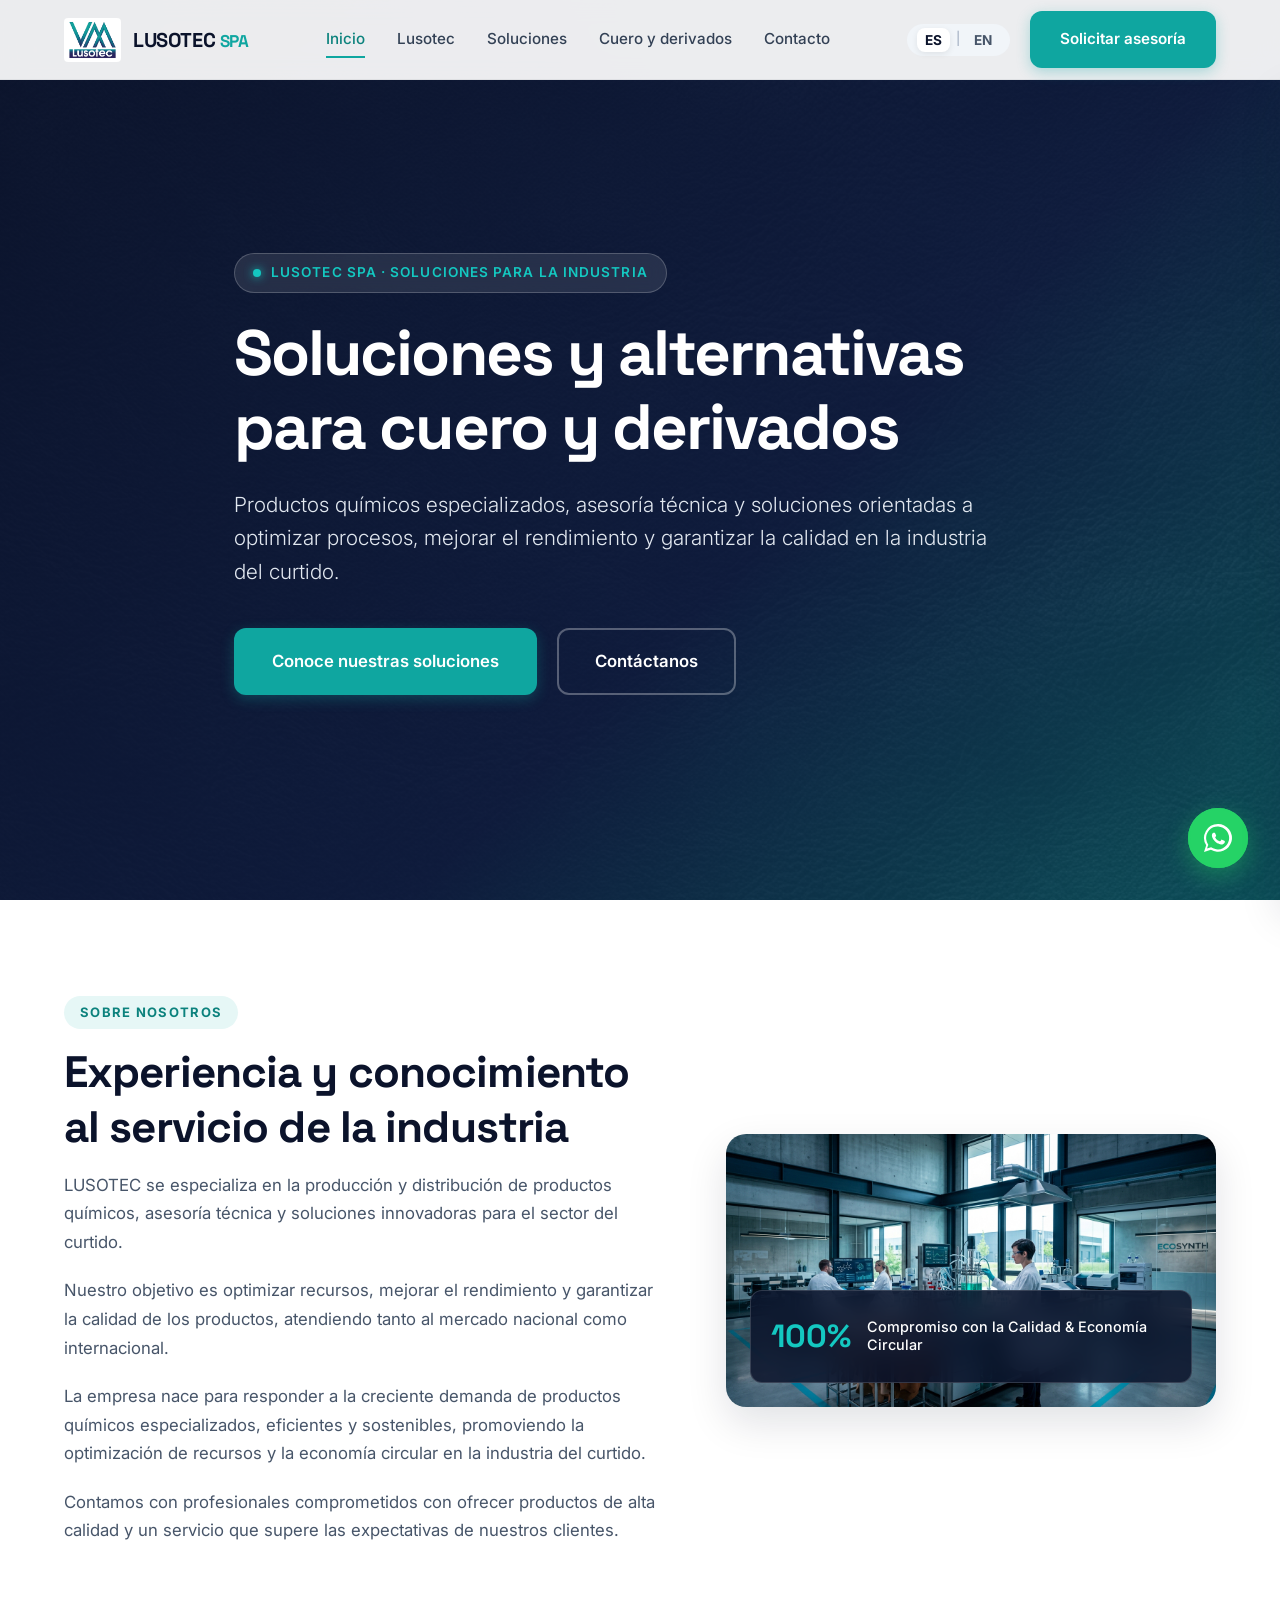
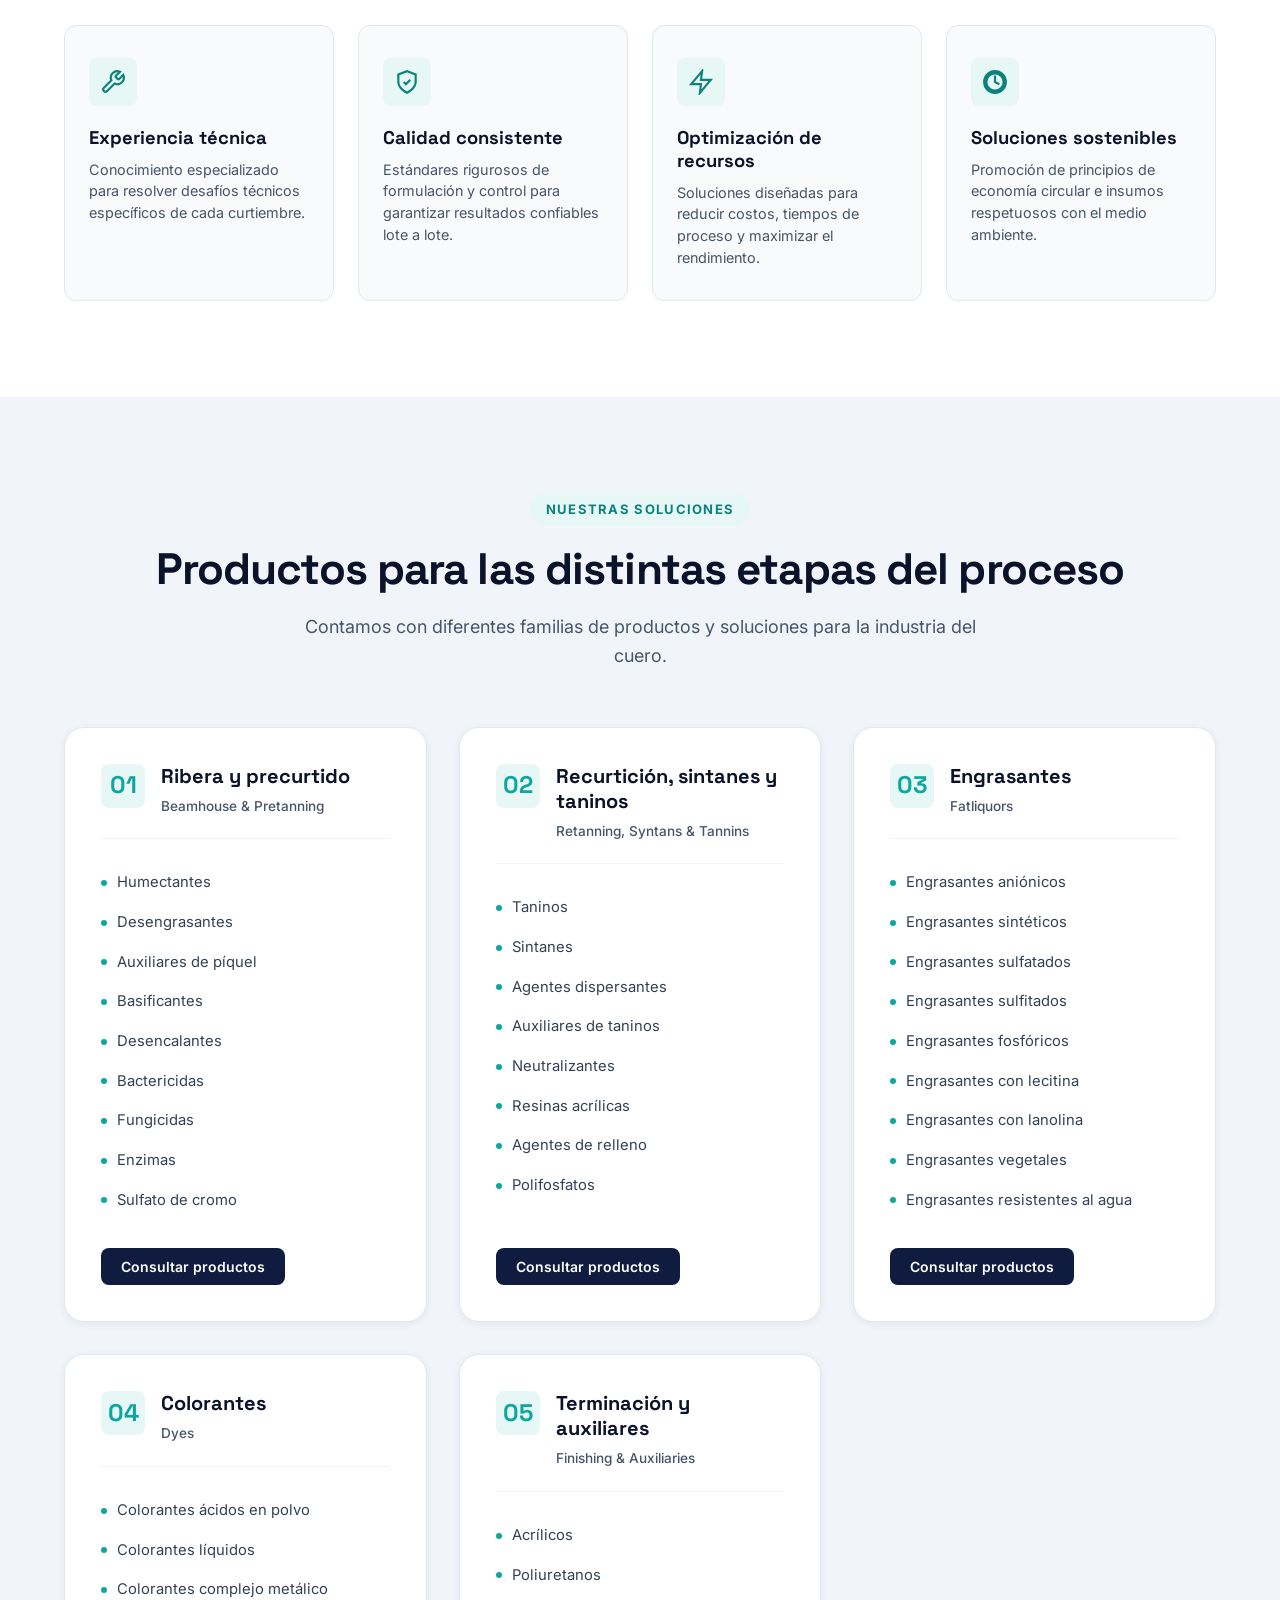
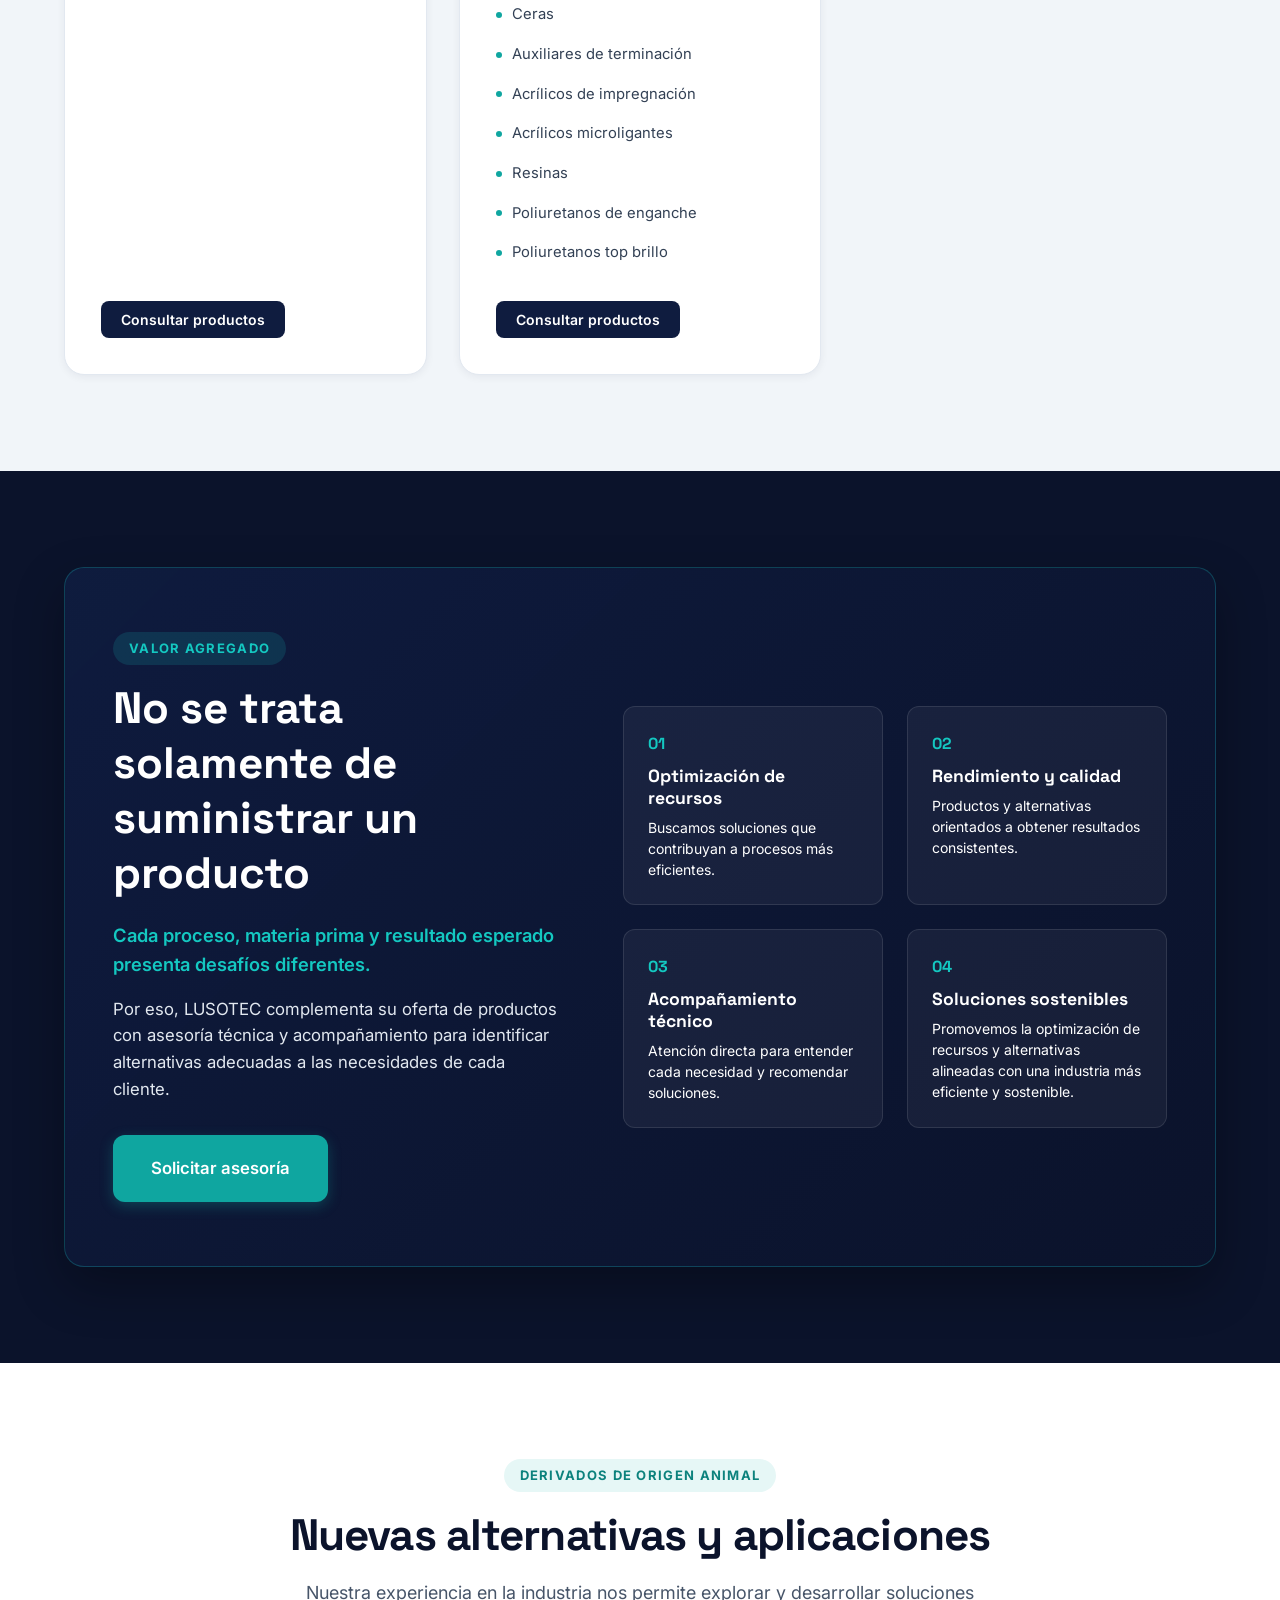
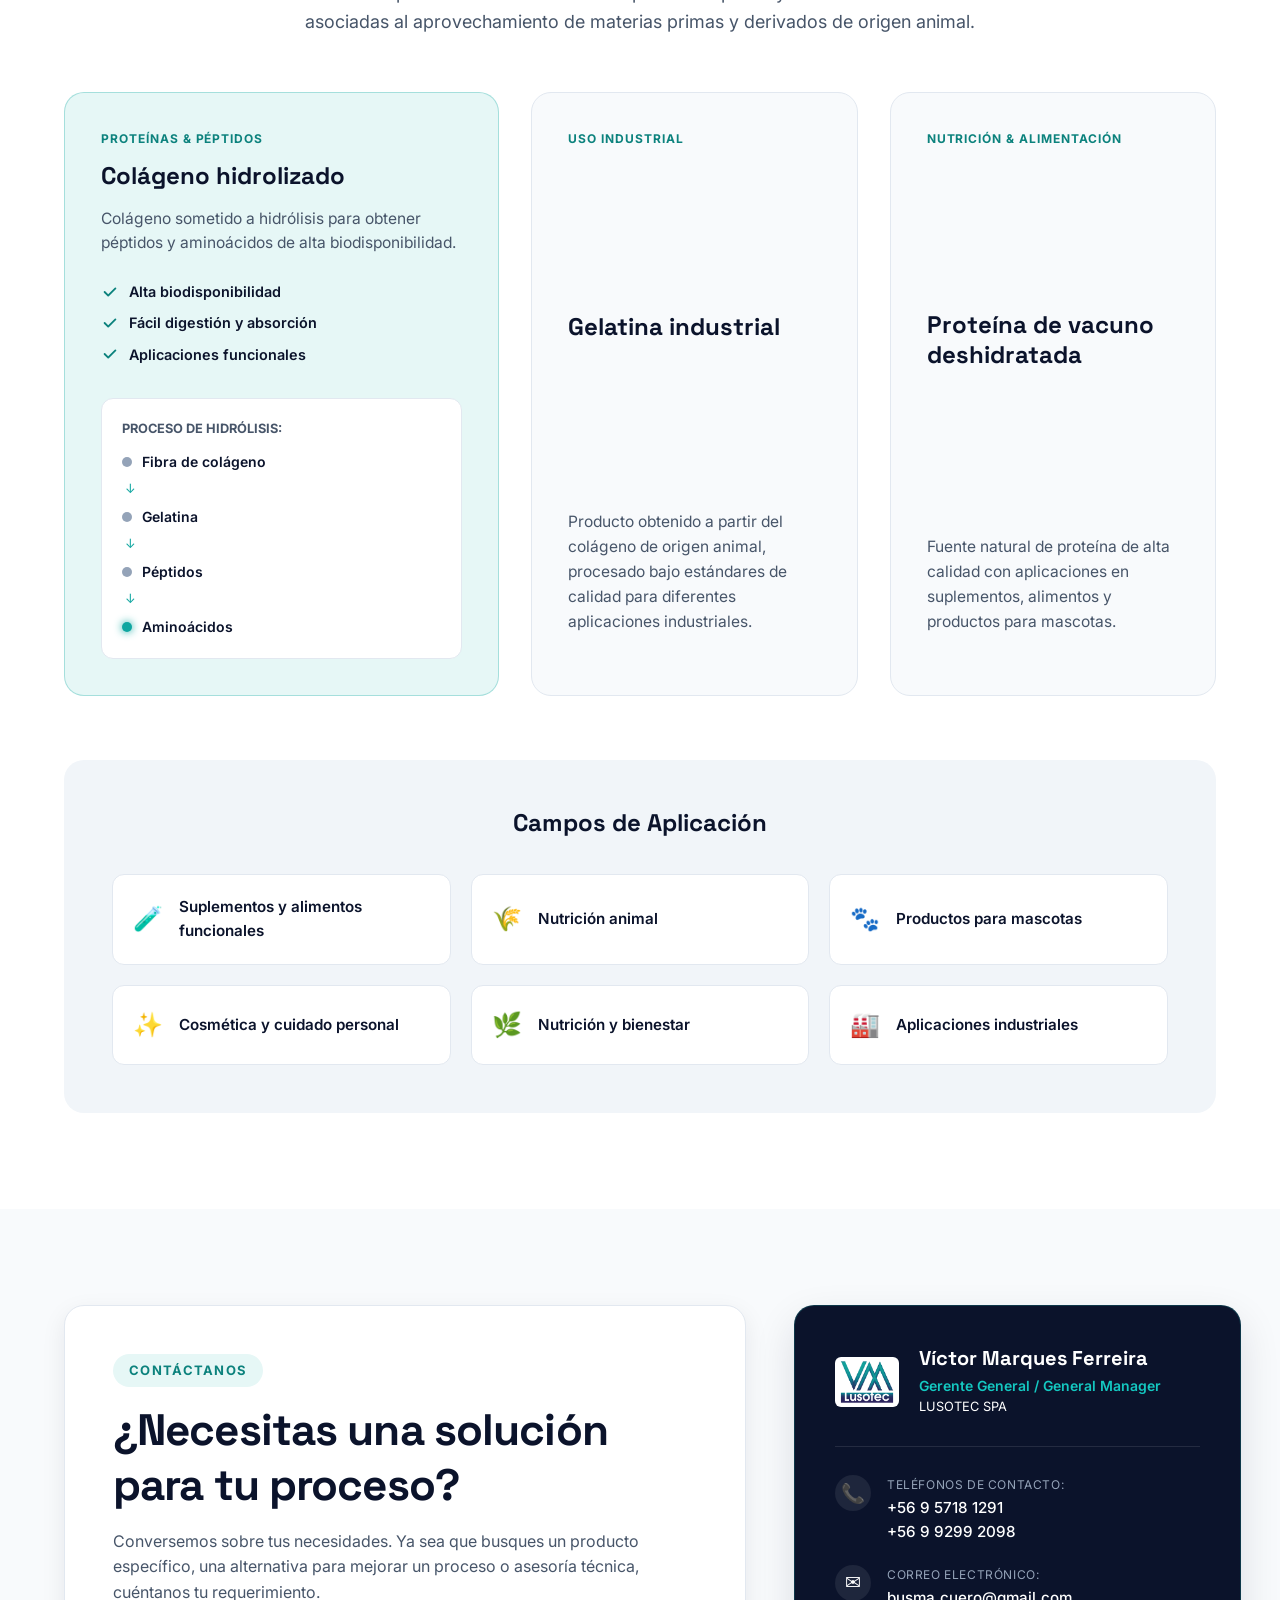
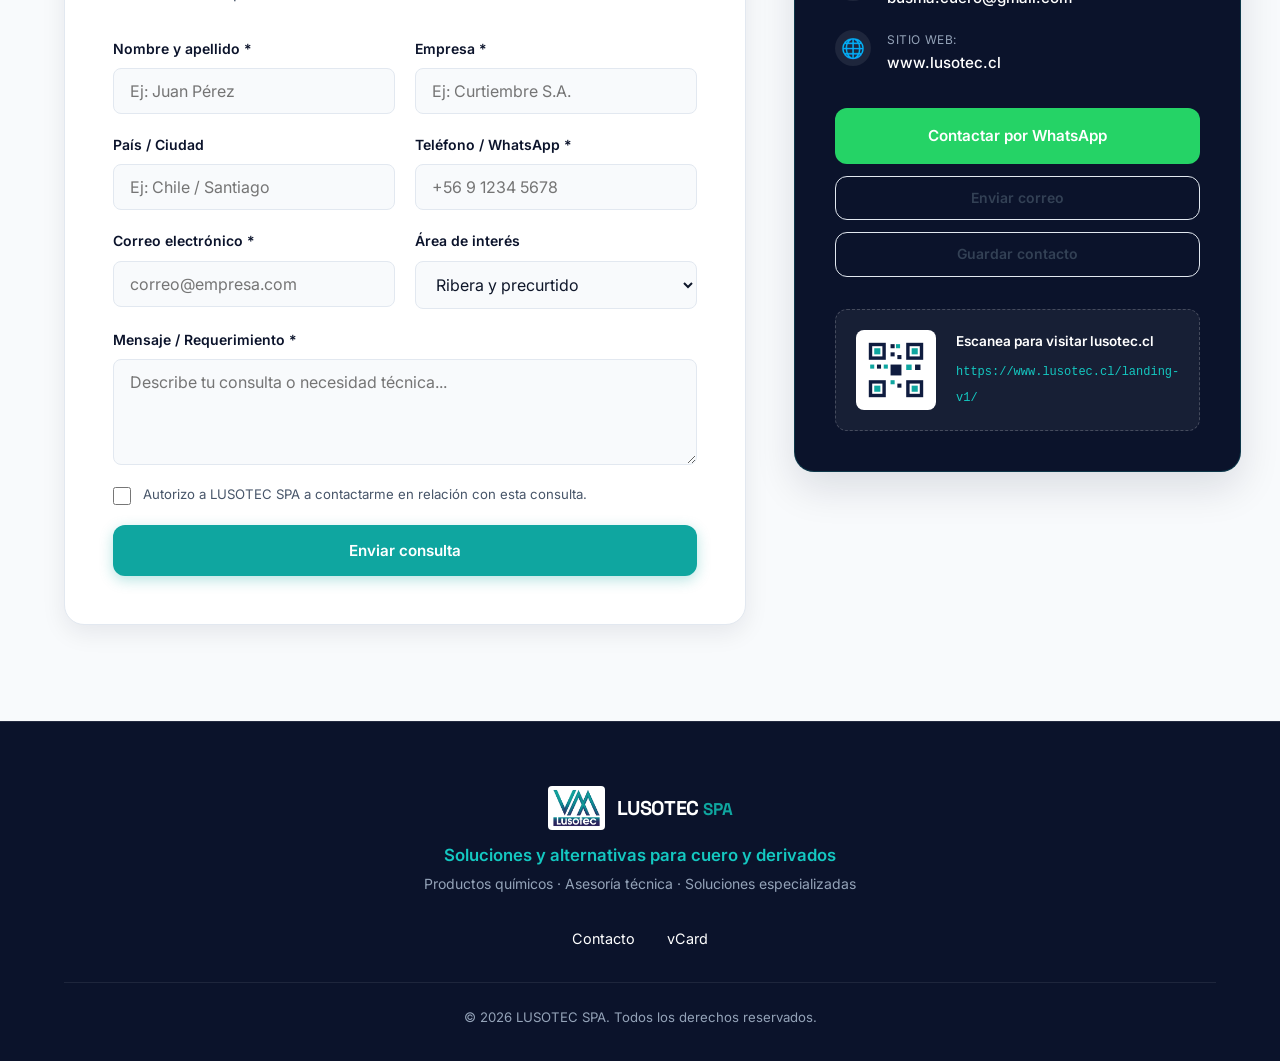
==== landing-v1/index.html @ ac5830ee "feat: implement Landing Page V1 in /landing-v1/ (bilingual ES|EN, noindex, contact form, derivatives" ====
<!DOCTYPE html>
<html lang="es">
<head>
    <meta charset="UTF-8">
    <meta name="viewport" content="width=device-width, initial-scale=1.0">
    <title>LUSOTEC SPA | Productos químicos y asesoría técnica para cuero</title>
    <meta name="description" content="Productos químicos especializados, asesoría técnica y soluciones para la industria del cuero. Conoce las soluciones de LUSOTEC SPA.">
    <meta name="robots" content="noindex, nofollow">
    <link rel="canonical" href="https://www.lusotec.cl/landing-v1/">

    <!-- Open Graph Meta Tags -->
    <meta property="og:title" content="LUSOTEC SPA | Productos químicos y asesoría técnica para cuero">
    <meta property="og:description" content="Productos químicos especializados, asesoría técnica y soluciones para la industria del cuero y sus derivados.">
    <meta property="og:type" content="website">
    <meta property="og:url" content="https://www.lusotec.cl/landing-v1/">
    <meta property="og:image" content="https://www.lusotec.cl/landing-v1/assets/logo-lusotec.jpg">

    <!-- Favicon -->
    <link rel="icon" type="image/jpeg" href="assets/logo-lusotec.jpg">

    <!-- Fonts & CSS -->
    <link rel="preconnect" href="https://fonts.googleapis.com">
    <link rel="preconnect" href="https://fonts.gstatic.com" crossorigin>
    <link href="https://fonts.googleapis.com/css2?family=Inter:wght@300;400;500;600;700&family=Space+Grotesk:wght@500;600;700;800&display=swap" rel="stylesheet">
    <link rel="stylesheet" href="style.css">

    <!-- Structured Data (JSON-LD) -->
    <script type="application/ld+json">
    {
      "@context": "https://schema.org",
      "@type": "Organization",
      "name": "LUSOTEC SPA",
      "url": "https://www.lusotec.cl",
      "logo": "https://www.lusotec.cl/landing-v1/assets/logo-lusotec.jpg",
      "description": "Productos químicos especializados, asesoría técnica y soluciones para la industria del curtido y derivados.",
      "telephone": ["+56957181291", "+56992992098"],
      "email": "busma.cuero@gmail.com",
      "address": {
        "@type": "PostalAddress",
        "addressCountry": "CL"
      }
    }
    </script>
</head>
<body>
    <!-- Floating WhatsApp Button -->
    <a href="https://wa.me/56957181291?text=Hola%20V%C3%ADctor%2C%20quisiera%20recibir%20informaci%C3%B3n%20sobre%20las%20soluciones%20de%20Lusotec." 
       class="whatsapp-float" 
       id="whatsapp-float" 
       target="_blank" 
       rel="noopener" 
       aria-label="Contactar por WhatsApp">
        <svg class="whatsapp-icon" viewBox="0 0 32 32" fill="currentColor">
            <path d="M16 2a13.9 13.9 0 0 0-11.8 21.3L2 30l6.9-2.2A13.9 13.9 0 1 0 16 2zm0 25.4c-2.3 0-4.5-.6-6.4-1.8l-.5-.3-4.1 1.3 1.3-3.9-.3-.5A11.5 11.5 0 1 1 16 27.4zm6.3-8.6c-.3-.2-2-.9-2.3-1.1-.3-.1-.5-.2-.7.2-.2.3-.9 1.1-1.1 1.3-.2.2-.4.2-.7.1-.3-.1-1.3-.5-2.5-1.5-.9-.8-1.5-1.8-1.7-2.1-.2-.3 0-.5.1-.6.1-.1.3-.4.4-.6.1-.2.2-.3.3-.5.1-.2 0-.4 0-.5s-.7-1.7-1-2.3c-.3-.6-.5-.5-.7-.5h-.6c-.2 0-.5.1-.8.4-.3.3-1.1 1.1-1.1 2.6 0 1.5 1.1 3 1.2 3.2.2.2 2.2 3.4 5.3 4.7.7.3 1.3.5 1.8.7.8.2 1.5.2 2.1.1.7-.1 2-.8 2.3-1.6.3-.8.3-1.5.2-1.6 0-.2-.3-.3-.6-.5z"/>
        </svg>
        <span class="whatsapp-pulse"></span>
    </a>

    <!-- Header Navigation -->
    <header class="header" id="header">
        <div class="container header-container">
            <a href="#hero" class="brand">
                <img src="assets/logo-lusotec.jpg" alt="LUSOTEC SPA Logo" class="brand-logo">
                <span class="brand-title">LUSOTEC <span class="brand-sub">SPA</span></span>
            </a>

            <!-- Desktop Navigation Links -->
            <nav class="nav-desktop">
                <a href="#hero" class="nav-link active" data-i18n="nav_home">Inicio</a>
                <a href="#sobre-lusotec" class="nav-link" data-i18n="nav_about">Lusotec</a>
                <a href="#soluciones" class="nav-link" data-i18n="nav_solutions">Soluciones</a>
                <a href="#cuero-derivados" class="nav-link" data-i18n="nav_derivatives">Cuero y derivados</a>
                <a href="#contacto" class="nav-link" data-i18n="nav_contact">Contacto</a>
            </nav>

            <div class="header-actions">
                <!-- Language Selector ES | EN -->
                <div class="lang-selector">
                    <button class="lang-btn active" id="btn-lang-es" onclick="switchLanguage('es')">ES</button>
                    <span class="lang-divider">|</span>
                    <button class="lang-btn" id="btn-lang-en" onclick="switchLanguage('en')">EN</button>
                </div>

                <!-- Header CTA Button -->
                <a href="#contacto" class="btn btn-primary header-cta" data-i18n="cta_header">Solicitar asesoría</a>

                <!-- Mobile Hamburger Button -->
                <button class="menu-toggle" id="menu-toggle" aria-label="Abrir menú">
                    <span></span>
                    <span></span>
                    <span></span>
                </button>
            </div>
        </div>

        <!-- Mobile Drawer Navigation -->
        <div class="nav-mobile" id="nav-mobile">
            <div class="nav-mobile-content">
                <a href="#hero" class="nav-mobile-link" onclick="closeMobileMenu()" data-i18n="nav_home">Inicio</a>
                <a href="#sobre-lusotec" class="nav-mobile-link" onclick="closeMobileMenu()" data-i18n="nav_about">Lusotec</a>
                <a href="#soluciones" class="nav-mobile-link" onclick="closeMobileMenu()" data-i18n="nav_solutions">Soluciones</a>
                <a href="#cuero-derivados" class="nav-mobile-link" onclick="closeMobileMenu()" data-i18n="nav_derivatives">Cuero y derivados</a>
                <a href="#contacto" class="nav-mobile-link" onclick="closeMobileMenu()" data-i18n="nav_contact">Contacto</a>
                <div class="mobile-lang">
                    <span data-i18n="language_label">Idioma:</span>
                    <button class="lang-btn active" id="btn-lang-es-mob" onclick="switchLanguage('es')">Español</button>
                    <button class="lang-btn" id="btn-lang-en-mob" onclick="switchLanguage('en')">English</button>
                </div>
                <a href="#contacto" class="btn btn-primary mobile-cta" onclick="closeMobileMenu()" data-i18n="cta_header">Solicitar asesoría</a>
            </div>
        </div>
    </header>

    <!-- Main Content -->
    <main>
        <!-- Hero Section -->
        <section class="hero" id="hero">
            <div class="hero-bg" style="background-image: url('assets/leather-bg.jpg');"></div>
            <div class="hero-overlay"></div>
            <div class="container hero-container">
                <div class="hero-badge">
                    <span class="pulse-dot"></span>
                    <span data-i18n="hero_badge">LUSOTEC SPA · SOLUCIONES PARA LA INDUSTRIA</span>
                </div>
                <h1 class="hero-title" data-i18n="hero_title">Soluciones y alternativas para cuero y derivados</h1>
                <p class="hero-text" data-i18n="hero_text">Productos químicos especializados, asesoría técnica y soluciones orientadas a optimizar procesos, mejorar el rendimiento y garantizar la calidad en la industria del curtido.</p>
                <div class="hero-actions">
                    <a href="#soluciones" class="btn btn-primary btn-lg" data-i18n="hero_cta_main">Conoce nuestras soluciones</a>
                    <a href="#contacto" class="btn btn-outline btn-lg" data-i18n="hero_cta_sec">Contáctanos</a>
                </div>
            </div>
        </section>

        <!-- Sobre Lusotec Section -->
        <section class="section about-section" id="sobre-lusotec">
            <div class="container">
                <div class="about-grid">
                    <div class="about-content">
                        <span class="section-tag" data-i18n="about_tag">SOBRE NOSOTROS</span>
                        <h2 class="section-title" data-i18n="about_title">Experiencia y conocimiento al servicio de la industria</h2>
                        <div class="about-paragraphs">
                            <p data-i18n="about_p1">LUSOTEC se especializa en la producción y distribución de productos químicos, asesoría técnica y soluciones innovadoras para el sector del curtido.</p>
                            <p data-i18n="about_p2">Nuestro objetivo es optimizar recursos, mejorar el rendimiento y garantizar la calidad de los productos, atendiendo tanto al mercado nacional como internacional.</p>
                            <p data-i18n="about_p3">La empresa nace para responder a la creciente demanda de productos químicos especializados, eficientes y sostenibles, promoviendo la optimización de recursos y la economía circular en la industria del curtido.</p>
                            <p data-i18n="about_p4">Contamos con profesionales comprometidos con ofrecer productos de alta calidad y un servicio que supere las expectativas de nuestros clientes.</p>
                        </div>
                    </div>
                    <div class="about-image-wrapper">
                        <img src="assets/lab-bg.jpg" alt="Laboratorio e industria de curtido Lusotec" class="about-img" loading="lazy">
                        <div class="about-img-badge">
                            <span class="badge-number">100%</span>
                            <span class="badge-text" data-i18n="about_badge_text">Compromiso con la Calidad & Economía Circular</span>
                        </div>
                    </div>
                </div>

                <!-- Attributes / Values Grid -->
                <div class="values-grid">
                    <div class="value-card">
                        <div class="value-icon">
                            <svg viewBox="0 0 24 24" fill="none" stroke="currentColor" stroke-width="2"><path d="M14.7 6.3a1 1 0 0 0 0 1.4l1.6 1.6a1 1 0 0 0 1.4 0l3.77-3.77a6 6 0 0 1-7.94 7.94l-6.91 6.91a2.12 2.12 0 0 1-3-3l6.91-6.91a6 6 0 0 1 7.94-7.94l-3.76 3.76z"/></svg>
                        </div>
                        <h3 class="value-title" data-i18n="val_1_title">Experiencia técnica</h3>
                        <p class="value-desc" data-i18n="val_1_desc">Conocimiento especializado para resolver desafíos técnicos específicos de cada curtiembre.</p>
                    </div>

                    <div class="value-card">
                        <div class="value-icon">
                            <svg viewBox="0 0 24 24" fill="none" stroke="currentColor" stroke-width="2"><path d="M12 22s8-4 8-10V5l-8-3-8 3v7c0 6 8 10 8 10z"/><path d="m9 12 2 2 4-4"/></svg>
                        </div>
                        <h3 class="value-title" data-i18n="val_2_title">Calidad consistente</h3>
                        <p class="value-desc" data-i18n="val_2_desc">Estándares rigurosos de formulación y control para garantizar resultados confiables lote a lote.</p>
                    </div>

                    <div class="value-card">
                        <div class="value-icon">
                            <svg viewBox="0 0 24 24" fill="none" stroke="currentColor" stroke-width="2"><path d="M13 2L3 14h9l-1 8 10-12h-9l1-8z"/></svg>
                        </div>
                        <h3 class="value-title" data-i18n="val_3_title">Optimización de recursos</h3>
                        <p class="value-desc" data-i18n="val_3_desc">Soluciones diseñadas para reducir costos, tiempos de proceso y maximizar el rendimiento.</p>
                    </div>

                    <div class="value-card">
                        <div class="value-icon">
                            <svg viewBox="0 0 24 24" fill="none" stroke="currentColor" stroke-width="2"><path d="M12 2a10 10 0 1 0 10 10A10 10 0 0 0 12 2zm0 18a8 8 0 1 1 8-8 8 8 0 0 1-8 8z"/><path d="M12 6v6l4 2"/></svg>
                        </div>
                        <h3 class="value-title" data-i18n="val_4_title">Soluciones sostenibles</h3>
                        <p class="value-desc" data-i18n="val_4_desc">Promoción de principios de economía circular e insumos respetuosos con el medio ambiente.</p>
                    </div>
                </div>
            </div>
        </section>

        <!-- Soluciones / Productos Section -->
        <section class="section solutions-section" id="soluciones">
            <div class="container">
                <div class="section-header text-center">
                    <span class="section-tag" data-i18n="solutions_tag">NUESTRAS SOLUCIONES</span>
                    <h2 class="section-title" data-i18n="solutions_title">Productos para las distintas etapas del proceso</h2>
                    <p class="section-subtitle" data-i18n="solutions_subtitle">Contamos con diferentes familias de productos y soluciones para la industria del cuero.</p>
                </div>

                <div class="categories-grid">
                    <!-- Categoría 1: Ribera y Precurtido -->
                    <div class="category-card">
                        <div class="category-header">
                            <div class="category-num">01</div>
                            <div>
                                <h3 class="category-title" data-i18n="cat_1_title">Ribera y precurtido</h3>
                                <span class="category-subtitle" data-i18n="cat_1_sub">Beamhouse & Pretanning</span>
                            </div>
                        </div>
                        <ul class="category-list" id="cat-list-1">
                            <!-- Items loaded dynamically for easy edition & bilingual support -->
                        </ul>
                        <div class="category-footer">
                            <button onclick="selectCategoryAndScroll('Ribera y precurtido')" class="btn btn-secondary btn-sm" data-i18n="cat_cta">Consultar productos</button>
                        </div>
                    </div>

                    <!-- Categoría 2: Recurtición, Sintanes y Taninos -->
                    <div class="category-card">
                        <div class="category-header">
                            <div class="category-num">02</div>
                            <div>
                                <h3 class="category-title" data-i18n="cat_2_title">Recurtición, sintanes y taninos</h3>
                                <span class="category-subtitle" data-i18n="cat_2_sub">Retanning, Syntans & Tannins</span>
                            </div>
                        </div>
                        <ul class="category-list" id="cat-list-2">
                        </ul>
                        <div class="category-footer">
                            <button onclick="selectCategoryAndScroll('Recurtición, sintanes y taninos')" class="btn btn-secondary btn-sm" data-i18n="cat_cta">Consultar productos</button>
                        </div>
                    </div>

                    <!-- Categoría 3: Engrasantes -->
                    <div class="category-card">
                        <div class="category-header">
                            <div class="category-num">03</div>
                            <div>
                                <h3 class="category-title" data-i18n="cat_3_title">Engrasantes</h3>
                                <span class="category-subtitle" data-i18n="cat_3_sub">Fatliquors</span>
                            </div>
                        </div>
                        <ul class="category-list" id="cat-list-3">
                        </ul>
                        <div class="category-footer">
                            <button onclick="selectCategoryAndScroll('Engrasantes')" class="btn btn-secondary btn-sm" data-i18n="cat_cta">Consultar productos</button>
                        </div>
                    </div>

                    <!-- Categoría 4: Colorantes -->
                    <div class="category-card">
                        <div class="category-header">
                            <div class="category-num">04</div>
                            <div>
                                <h3 class="category-title" data-i18n="cat_4_title">Colorantes</h3>
                                <span class="category-subtitle" data-i18n="cat_4_sub">Dyes</span>
                            </div>
                        </div>
                        <ul class="category-list" id="cat-list-4">
                        </ul>
                        <div class="category-footer">
                            <button onclick="selectCategoryAndScroll('Colorantes')" class="btn btn-secondary btn-sm" data-i18n="cat_cta">Consultar productos</button>
                        </div>
                    </div>

                    <!-- Categoría 5: Terminación y Auxiliares -->
                    <div class="category-card">
                        <div class="category-header">
                            <div class="category-num">05</div>
                            <div>
                                <h3 class="category-title" data-i18n="cat_5_title">Terminación y auxiliares</h3>
                                <span class="category-subtitle" data-i18n="cat_5_sub">Finishing & Auxiliaries</span>
                            </div>
                        </div>
                        <ul class="category-list" id="cat-list-5">
                        </ul>
                        <div class="category-footer">
                            <button onclick="selectCategoryAndScroll('Terminación y auxiliares')" class="btn btn-secondary btn-sm" data-i18n="cat_cta">Consultar productos</button>
                        </div>
                    </div>
                </div>
            </div>
        </section>

        <!-- Asesoría Técnica Section -->
        <section class="section advice-section" id="asesoria-tecnica">
            <div class="container">
                <div class="advice-card-wrapper">
                    <div class="advice-main">
                        <span class="section-tag section-tag-teal" data-i18n="advice_tag">VALOR AGREGADO</span>
                        <h2 class="advice-title" data-i18n="advice_title">No se trata solamente de suministrar un producto</h2>
                        <p class="advice-lead" data-i18n="advice_lead">Cada proceso, materia prima y resultado esperado presenta desafíos diferentes.</p>
                        <p class="advice-desc" data-i18n="advice_desc">Por eso, LUSOTEC complementa su oferta de productos con asesoría técnica y acompañamiento para identificar alternativas adecuadas a las necesidades de cada cliente.</p>
                        <a href="#contacto" class="btn btn-primary btn-lg advice-cta" data-i18n="advice_cta">Solicitar asesoría</a>
                    </div>

                    <div class="advice-pillars-grid">
                        <div class="pillar-card">
                            <div class="pillar-num">01</div>
                            <h3 class="pillar-title" data-i18n="pil_1_title">Optimización de recursos</h3>
                            <p class="pillar-text" data-i18n="pil_1_desc">Buscamos soluciones que contribuyan a procesos más eficientes.</p>
                        </div>
                        <div class="pillar-card">
                            <div class="pillar-num">02</div>
                            <h3 class="pillar-title" data-i18n="pil_2_title">Rendimiento y calidad</h3>
                            <p class="pillar-text" data-i18n="pil_2_desc">Productos y alternativas orientados a obtener resultados consistentes.</p>
                        </div>
                        <div class="pillar-card">
                            <div class="pillar-num">03</div>
                            <h3 class="pillar-title" data-i18n="pil_3_title">Acompañamiento técnico</h3>
                            <p class="pillar-text" data-i18n="pil_3_desc">Atención directa para entender cada necesidad y recomendar soluciones.</p>
                        </div>
                        <div class="pillar-card">
                            <div class="pillar-num">04</div>
                            <h3 class="pillar-title" data-i18n="pil_4_title">Soluciones sostenibles</h3>
                            <p class="pillar-text" data-i18n="pil_4_desc">Promovemos la optimización de recursos y alternativas alineadas con una industria más eficiente y sostenible.</p>
                        </div>
                    </div>
                </div>
            </div>
        </section>

        <!-- Cuero y Derivados Section -->
        <section class="section derivatives-section" id="cuero-derivados">
            <div class="container">
                <div class="section-header text-center">
                    <span class="section-tag" data-i18n="derivatives_tag">DERIVADOS DE ORIGEN ANIMAL</span>
                    <h2 class="section-title" data-i18n="derivatives_title">Nuevas alternativas y aplicaciones</h2>
                    <p class="section-subtitle" data-i18n="derivatives_subtitle">Nuestra experiencia en la industria nos permite explorar y desarrollar soluciones asociadas al aprovechamiento de materias primas y derivados de origen animal.</p>
                </div>

                <!-- Products Grid: Colágeno, Gelatina, Proteína -->
                <div class="derivatives-products-grid">
                    <!-- Colágeno Hidrolizado -->
                    <div class="derivative-card featured-derivative">
                        <div class="derivative-content">
                            <div class="derivative-badge" data-i18n="collagen_badge">PROTEÍNAS & PÉPTIDOS</div>
                            <h3 class="derivative-title" data-i18n="collagen_title">Colágeno hidrolizado</h3>
                            <p class="derivative-text" data-i18n="collagen_desc">Colágeno sometido a hidrólisis para obtener péptidos y aminoácidos de alta biodisponibilidad.</p>
                            <ul class="derivative-attributes">
                                <li>
                                    <svg class="check-icon" viewBox="0 0 20 20" fill="currentColor"><path fill-rule="evenodd" d="M16.707 5.293a1 1 0 010 1.414l-8 8a1 1 0 01-1.414 0l-4-4a1 1 0 011.414-1.414L8 12.586l7.293-7.293a1 1 0 011.414 0z" clip-rule="evenodd"/></svg>
                                    <span data-i18n="collagen_attr_1">Alta biodisponibilidad</span>
                                </li>
                                <li>
                                    <svg class="check-icon" viewBox="0 0 20 20" fill="currentColor"><path fill-rule="evenodd" d="M16.707 5.293a1 1 0 010 1.414l-8 8a1 1 0 01-1.414 0l-4-4a1 1 0 011.414-1.414L8 12.586l7.293-7.293a1 1 0 011.414 0z" clip-rule="evenodd"/></svg>
                                    <span data-i18n="collagen_attr_2">Fácil digestión y absorción</span>
                                </li>
                                <li>
                                    <svg class="check-icon" viewBox="0 0 20 20" fill="currentColor"><path fill-rule="evenodd" d="M16.707 5.293a1 1 0 010 1.414l-8 8a1 1 0 01-1.414 0l-4-4a1 1 0 011.414-1.414L8 12.586l7.293-7.293a1 1 0 011.414 0z" clip-rule="evenodd"/></svg>
                                    <span data-i18n="collagen_attr_3">Aplicaciones funcionales</span>
                                </li>
                            </ul>
                        </div>
                        
                        <!-- Visual Hydrolysis Process Flow -->
                        <div class="process-flow-container">
                            <span class="process-flow-title" data-i18n="process_title">Proceso de Hidrólisis:</span>
                            <div class="process-steps">
                                <div class="process-step">
                                    <span class="step-dot"></span>
                                    <span class="step-label" data-i18n="step_1">Fibra de colágeno</span>
                                </div>
                                <div class="step-arrow">↓</div>
                                <div class="process-step">
                                    <span class="step-dot"></span>
                                    <span class="step-label" data-i18n="step_2">Gelatina</span>
                                </div>
                                <div class="step-arrow">↓</div>
                                <div class="process-step">
                                    <span class="step-dot"></span>
                                    <span class="step-label" data-i18n="step_3">Péptidos</span>
                                </div>
                                <div class="step-arrow">↓</div>
                                <div class="process-step">
                                    <span class="step-dot active-step"></span>
                                    <span class="step-label" data-i18n="step_4">Aminoácidos</span>
                                </div>
                            </div>
                        </div>
                    </div>

                    <!-- Gelatina Industrial -->
                    <div class="derivative-card">
                        <div class="derivative-badge" data-i18n="gelatin_badge">USO INDUSTRIAL</div>
                        <h3 class="derivative-title" data-i18n="gelatin_title">Gelatina industrial</h3>
                        <p class="derivative-text" data-i18n="gelatin_desc">Producto obtenido a partir del colágeno de origen animal, procesado bajo estándares de calidad para diferentes aplicaciones industriales.</p>
                    </div>

                    <!-- Proteína de Vacuno Deshidratada -->
                    <div class="derivative-card">
                        <div class="derivative-badge" data-i18n="protein_badge">NUTRICIÓN & ALIMENTACIÓN</div>
                        <h3 class="derivative-title" data-i18n="protein_title">Proteína de vacuno deshidratada</h3>
                        <p class="derivative-text" data-i18n="protein_desc">Fuente natural de proteína de alta calidad con aplicaciones en suplementos, alimentos y productos para mascotas.</p>
                    </div>
                </div>

                <!-- Applications Grid -->
                <div class="applications-wrapper">
                    <h3 class="applications-heading text-center" data-i18n="apps_heading">Campos de Aplicación</h3>
                    <div class="applications-grid">
                        <div class="app-card">
                            <div class="app-icon">🧪</div>
                            <span class="app-title" data-i18n="app_1">Suplementos y alimentos funcionales</span>
                        </div>
                        <div class="app-card">
                            <div class="app-icon">🌾</div>
                            <span class="app-title" data-i18n="app_2">Nutrición animal</span>
                        </div>
                        <div class="app-card">
                            <div class="app-icon">🐾</div>
                            <span class="app-title" data-i18n="app_3">Productos para mascotas</span>
                        </div>
                        <div class="app-card">
                            <div class="app-icon">✨</div>
                            <span class="app-title" data-i18n="app_4">Cosmética y cuidado personal</span>
                        </div>
                        <div class="app-card">
                            <div class="app-icon">🌿</div>
                            <span class="app-title" data-i18n="app_5">Nutrición y bienestar</span>
                        </div>
                        <div class="app-card">
                            <div class="app-icon">🏭</div>
                            <span class="app-title" data-i18n="app_6">Aplicaciones industriales</span>
                        </div>
                    </div>
                </div>
            </div>
        </section>

        <!-- Formulario de Contacto & Datos Directos -->
        <section class="section contact-section" id="contacto">
            <div class="container">
                <div class="contact-grid">
                    <!-- Form Side -->
                    <div class="contact-form-wrapper">
                        <span class="section-tag" data-i18n="contact_tag">CONTÁCTANOS</span>
                        <h2 class="section-title" data-i18n="contact_title">¿Necesitas una solución para tu proceso?</h2>
                        <p class="contact-subtitle" data-i18n="contact_subtitle">Conversemos sobre tus necesidades. Ya sea que busques un producto específico, una alternativa para mejorar un proceso o asesoría técnica, cuéntanos tu requerimiento.</p>

                        <!-- Contact Form -->
                        <form id="lusotec-contact-form" class="lusotec-form" onsubmit="handleFormSubmit(event)">
                            <div class="form-row">
                                <div class="form-group">
                                    <label for="nombre" data-i18n="lbl_name">Nombre y apellido *</label>
                                    <input type="text" id="nombre" name="nombre" required placeholder="Ej: Juan Pérez">
                                </div>
                                <div class="form-group">
                                    <label for="empresa" data-i18n="lbl_company">Empresa *</label>
                                    <input type="text" id="empresa" name="empresa" required placeholder="Ej: Curtiembre S.A.">
                                </div>
                            </div>

                            <div class="form-row">
                                <div class="form-group">
                                    <label for="pais_ciudad" data-i18n="lbl_country">País / Ciudad</label>
                                    <input type="text" id="pais_ciudad" name="pais_ciudad" placeholder="Ej: Chile / Santiago">
                                </div>
                                <div class="form-group">
                                    <label for="telefono" data-i18n="lbl_phone">Teléfono / WhatsApp *</label>
                                    <input type="tel" id="telefono" name="telefono" required placeholder="+56 9 1234 5678">
                                </div>
                            </div>

                            <div class="form-row">
                                <div class="form-group">
                                    <label for="email" data-i18n="lbl_email">Correo electrónico *</label>
                                    <input type="email" id="email" name="email" required placeholder="correo@empresa.com">
                                </div>
                                <div class="form-group">
                                    <label for="area_interes" data-i18n="lbl_area">Área de interés</label>
                                    <select id="area_interes" name="area_interes">
                                        <option value="Ribera y precurtido" data-i18n="opt_1">Ribera y precurtido</option>
                                        <option value="Recurtición, sintanes y taninos" data-i18n="opt_2">Recurtición, sintanes y taninos</option>
                                        <option value="Engrasantes" data-i18n="opt_3">Engrasantes</option>
                                        <option value="Colorantes" data-i18n="opt_4">Colorantes</option>
                                        <option value="Terminación y auxiliares" data-i18n="opt_5">Terminación y auxiliares</option>
                                        <option value="Colágeno y derivados" data-i18n="opt_6">Colágeno y derivados</option>
                                        <option value="Asesoría técnica" data-i18n="opt_7">Asesoría técnica</option>
                                        <option value="Otro" data-i18n="opt_8">Otro</option>
                                    </select>
                                </div>
                            </div>

                            <div class="form-group">
                                <label for="mensaje" data-i18n="lbl_message">Mensaje / Requerimiento *</label>
                                <textarea id="mensaje" name="mensaje" rows="4" required placeholder="Describe tu consulta o necesidad técnica..."></textarea>
                            </div>

                            <div class="form-group checkbox-group">
                                <input type="checkbox" id="consentimiento" name="consentimiento" required>
                                <label for="consentimiento" data-i18n="lbl_consent">Autorizo a LUSOTEC SPA a contactarme en relación con esta consulta.</label>
                            </div>

                            <button type="submit" class="btn btn-primary btn-block" id="form-submit-btn" data-i18n="btn_send">Enviar consulta</button>
                            <div id="form-status" class="form-status-msg"></div>
                        </form>
                    </div>

                    <!-- Contact Details Side -->
                    <div class="contact-info-wrapper">
                        <div class="contact-card">
                            <div class="contact-card-header">
                                <img src="assets/logo-lusotec.jpg" alt="LUSOTEC SPA" class="contact-logo">
                                <div>
                                    <h3 class="contact-person-name">Víctor Marques Ferreira</h3>
                                    <p class="contact-person-title" data-i18n="contact_role">Gerente General / General Manager</p>
                                    <p class="contact-company-name">LUSOTEC SPA</p>
                                </div>
                            </div>

                            <div class="contact-details-list">
                                <div class="detail-item">
                                    <span class="detail-icon">📞</span>
                                    <div>
                                        <span class="detail-label" data-i18n="lbl_phones">Teléfonos de contacto:</span>
                                        <a href="tel:+56957181291" class="detail-link">+56 9 5718 1291</a>
                                        <a href="tel:+56992992098" class="detail-link">+56 9 9299 2098</a>
                                    </div>
                                </div>

                                <div class="detail-item">
                                    <span class="detail-icon">✉️</span>
                                    <div>
                                        <span class="detail-label" data-i18n="lbl_mail">Correo electrónico:</span>
                                        <a href="mailto:busma.cuero@gmail.com" class="detail-link">busma.cuero@gmail.com</a>
                                    </div>
                                </div>

                                <div class="detail-item">
                                    <span class="detail-icon">🌐</span>
                                    <div>
                                        <span class="detail-label" data-i18n="lbl_web">Sitio web:</span>
                                        <a href="https://www.lusotec.cl" target="_blank" class="detail-link">www.lusotec.cl</a>
                                    </div>
                                </div>
                            </div>

                            <div class="contact-actions-grid">
                                <a href="https://wa.me/56957181291?text=Hola%20V%C3%ADctor%2C%20quisiera%20recibir%20informaci%C3%B3n%20sobre%20las%20soluciones%20de%20Lusotec." 
                                   target="_blank" 
                                   class="btn btn-whatsapp" 
                                   data-i18n="btn_wa">
                                    Contactar por WhatsApp
                                </a>
                                <a href="mailto:busma.cuero@gmail.com?subject=Consulta%20Lusotec" 
                                   class="btn btn-outline-sm" 
                                   data-i18n="btn_mail">
                                    Enviar correo
                                </a>
                                <a href="vcard-victor.vcf" 
                                   download="Victor_Marques_Lusotec.vcf" 
                                   class="btn btn-outline-sm" 
                                   data-i18n="btn_vcard">
                                    Guardar contacto
                                </a>
                            </div>

                            <!-- QR Code Block -->
                            <div class="qr-block">
                                <div class="qr-canvas-container" id="qr-container">
                                    <!-- Dynamic SVG QR Generated by Script -->
                                </div>
                                <div class="qr-info">
                                    <span class="qr-title" data-i18n="qr_title">Escanea para visitar lusotec.cl</span>
                                    <span class="qr-url">https://www.lusotec.cl/landing-v1/</span>
                                </div>
                            </div>
                        </div>
                    </div>
                </div>
            </div>
        </section>
    </main>

    <!-- Footer -->
    <footer class="footer">
        <div class="container footer-container">
            <div class="footer-brand">
                <a href="#hero" class="brand">
                    <img src="assets/logo-lusotec.jpg" alt="LUSOTEC SPA" class="brand-logo">
                    <span class="brand-title">LUSOTEC <span class="brand-sub">SPA</span></span>
                </a>
                <p class="footer-tagline" data-i18n="footer_tagline">Soluciones y alternativas para cuero y derivados</p>
                <p class="footer-subtagline" data-i18n="footer_subtagline">Productos químicos · Asesoría técnica · Soluciones especializadas</p>
            </div>

            <div class="footer-links">
                <a href="#contacto" data-i18n="footer_contact">Contacto</a>
                <a href="vcard-victor.vcf" download data-i18n="footer_vcard">vCard</a>
            </div>

            <div class="footer-copy">
                <p>&copy; 2026 LUSOTEC SPA. <span data-i18n="footer_rights">Todos los derechos reservados.</span></p>
            </div>
        </div>
    </footer>

    <!-- JavaScript -->
    <script src="script.js"></script>
</body>
</html>
---- landing-v1/style.css ----
/* ==========================================================================
   LUSOTEC SPA - Landing Page V1 Stylesheet
   Color Palette: Deep Navy, Turquoise/Teal, Pure White, Light Neutrals
   ========================================================================== */

:root {
    /* Color Palette */
    --navy-900: #0b132b;
    --navy-800: #0f1c3f;
    --navy-700: #1c2d5a;
    --navy-600: #2a3e75;
    
    --teal-500: #0fa6a0;
    --teal-400: #14c8c1;
    --teal-600: #0c827d;
    --teal-100: #e6f7f6;
    
    --slate-900: #0f172a;
    --slate-800: #1e293b;
    --slate-700: #334155;
    --slate-600: #475569;
    --slate-400: #94a3b8;
    --slate-200: #e2e8f0;
    --slate-100: #f1f5f9;
    --slate-50:  #f8fafc;
    
    --white: #ffffff;
    
    /* Typography */
    --font-heading: 'Space Grotesk', system-ui, -apple-system, sans-serif;
    --font-body: 'Inter', system-ui, -apple-system, sans-serif;
    
    /* Spacing & Layout */
    --container-width: 1200px;
    --header-height: 80px;
    --radius-sm: 8px;
    --radius-md: 12px;
    --radius-lg: 20px;
    --radius-full: 9999px;
    
    /* Shadows & Effects */
    --shadow-sm: 0 2px 8px rgba(11, 19, 43, 0.06);
    --shadow-md: 0 8px 24px rgba(11, 19, 43, 0.08);
    --shadow-lg: 0 16px 40px rgba(11, 19, 43, 0.12);
    --shadow-teal: 0 8px 24px rgba(15, 166, 160, 0.25);
    
    --transition: all 0.3s cubic-bezier(0.16, 1, 0.3, 1);
}

/* Base Reset */
*, *::before, *::after {
    box-sizing: border-box;
    margin: 0;
    padding: 0;
}

html {
    scroll-behavior: smooth;
    scroll-padding-top: var(--header-height);
    font-size: 16px;
}

body {
    font-family: var(--font-body);
    color: var(--slate-700);
    background-color: var(--slate-50);
    line-height: 1.6;
    -webkit-font-smoothing: antialiased;
    overflow-x: hidden;
}

/* Typography Base */
h1, h2, h3, h4, h5, h6 {
    font-family: var(--font-heading);
    color: var(--navy-900);
    line-height: 1.25;
    font-weight: 700;
}

a {
    color: inherit;
    text-decoration: none;
    transition: var(--transition);
}

img {
    max-width: 100%;
    height: auto;
    display: block;
}

button, input, select, textarea {
    font-family: inherit;
    font-size: inherit;
}

/* Container */
.container {
    width: 100%;
    max-width: var(--container-width);
    margin: 0 auto;
    padding: 0 24px;
}

/* Section Shared */
.section {
    padding: 96px 0;
    position: relative;
}

.section-header {
    margin-bottom: 56px;
}

.text-center {
    text-align: center;
}

.section-tag {
    display: inline-block;
    font-size: 0.8125rem;
    font-weight: 700;
    letter-spacing: 0.1em;
    color: var(--teal-600);
    background-color: var(--teal-100);
    padding: 6px 16px;
    border-radius: var(--radius-full);
    margin-bottom: 16px;
    text-transform: uppercase;
}

.section-tag-teal {
    background-color: rgba(20, 200, 193, 0.15);
    color: var(--teal-400);
}

.section-title {
    font-size: clamp(2rem, 4vw, 2.75rem);
    letter-spacing: -0.02em;
    margin-bottom: 16px;
}

.section-subtitle {
    font-size: 1.125rem;
    color: var(--slate-600);
    max-width: 720px;
    margin: 0 auto;
}

/* Buttons */
.btn {
    display: inline-flex;
    align-items: center;
    justify-content: center;
    padding: 14px 28px;
    border-radius: var(--radius-md);
    font-weight: 600;
    font-size: 0.95rem;
    cursor: pointer;
    border: 2px solid transparent;
    transition: var(--transition);
    white-space: nowrap;
}

.btn-sm {
    padding: 8px 18px;
    font-size: 0.875rem;
    border-radius: var(--radius-sm);
}

.btn-lg {
    padding: 18px 36px;
    font-size: 1.05rem;
}

.btn-block {
    width: 100%;
}

.btn-primary {
    background-color: var(--teal-500);
    color: var(--white);
    box-shadow: 0 4px 14px rgba(15, 166, 160, 0.3);
}

.btn-primary:hover {
    background-color: var(--teal-600);
    transform: translateY(-2px);
    box-shadow: var(--shadow-teal);
}

.btn-outline {
    background-color: transparent;
    border-color: rgba(255, 255, 255, 0.3);
    color: var(--white);
}

.btn-outline:hover {
    border-color: var(--white);
    background-color: rgba(255, 255, 255, 0.1);
    transform: translateY(-2px);
}

.btn-secondary {
    background-color: var(--navy-800);
    color: var(--white);
}

.btn-secondary:hover {
    background-color: var(--teal-500);
    transform: translateY(-2px);
}

.btn-outline-sm {
    background-color: transparent;
    border: 1.5px solid var(--slate-200);
    color: var(--slate-700);
    padding: 10px 16px;
    font-size: 0.875rem;
}

.btn-outline-sm:hover {
    border-color: var(--teal-500);
    color: var(--teal-600);
    background-color: var(--teal-100);
}

.btn-whatsapp {
    background-color: #25D366;
    color: var(--white);
    font-weight: 600;
}

.btn-whatsapp:hover {
    background-color: #1ebd59;
    box-shadow: 0 6px 18px rgba(37, 211, 102, 0.35);
    transform: translateY(-2px);
}

/* ==========================================================================
   Header & Navigation
   ========================================================================== */
.header {
    position: fixed;
    top: 0;
    left: 0;
    width: 100%;
    height: var(--header-height);
    background-color: rgba(255, 255, 255, 0.92);
    backdrop-filter: blur(12px);
    -webkit-backdrop-filter: blur(12px);
    border-bottom: 1px solid rgba(15, 23, 42, 0.06);
    z-index: 1000;
    transition: var(--transition);
}

.header-container {
    display: flex;
    align-items: center;
    justify-content: space-between;
    height: 100%;
}

.brand {
    display: flex;
    align-items: center;
    gap: 12px;
}

.brand-logo {
    height: 44px;
    width: auto;
    border-radius: 4px;
}

.brand-title {
    font-family: var(--font-heading);
    font-size: 1.25rem;
    font-weight: 800;
    color: var(--navy-900);
    letter-spacing: -0.02em;
}

.brand-sub {
    color: var(--teal-500);
    font-size: 0.85em;
}

.nav-desktop {
    display: flex;
    align-items: center;
    gap: 32px;
}

.nav-link {
    font-size: 0.95rem;
    font-weight: 500;
    color: var(--slate-700);
    position: relative;
    padding: 6px 0;
}

.nav-link::after {
    content: '';
    position: absolute;
    bottom: 0;
    left: 0;
    width: 0%;
    height: 2px;
    background-color: var(--teal-500);
    transition: var(--transition);
}

.nav-link:hover, .nav-link.active {
    color: var(--teal-600);
}

.nav-link:hover::after, .nav-link.active::after {
    width: 100%;
}

.header-actions {
    display: flex;
    align-items: center;
    gap: 20px;
}

.lang-selector {
    display: flex;
    align-items: center;
    gap: 6px;
    background-color: var(--slate-100);
    padding: 4px 10px;
    border-radius: var(--radius-full);
}

.lang-btn {
    background: none;
    border: none;
    font-size: 0.85rem;
    font-weight: 700;
    color: var(--slate-600);
    cursor: pointer;
    padding: 4px 8px;
    border-radius: var(--radius-sm);
    transition: var(--transition);
}

.lang-btn.active {
    background-color: var(--white);
    color: var(--navy-900);
    box-shadow: 0 2px 6px rgba(0, 0, 0, 0.08);
}

.lang-divider {
    color: var(--slate-400);
    font-size: 0.8rem;
}

/* Mobile Menu Toggle */
.menu-toggle {
    display: none;
    flex-direction: column;
    justify-content: space-between;
    width: 28px;
    height: 20px;
    background: none;
    border: none;
    cursor: pointer;
    padding: 0;
    z-index: 1002;
}

.menu-toggle span {
    width: 100%;
    height: 2.5px;
    background-color: var(--navy-900);
    border-radius: 2px;
    transition: var(--transition);
}

.menu-toggle.active span:nth-child(1) {
    transform: translateY(8.5px) rotate(45deg);
}

.menu-toggle.active span:nth-child(2) {
    opacity: 0;
}

.menu-toggle.active span:nth-child(3) {
    transform: translateY(-8.5px) rotate(-45deg);
}

.nav-mobile {
    position: fixed;
    top: var(--header-height);
    left: 0;
    width: 100%;
    height: calc(100vh - var(--header-height));
    background-color: var(--white);
    z-index: 999;
    transform: translateX(100%);
    transition: transform 0.4s cubic-bezier(0.16, 1, 0.3, 1);
    display: flex;
    flex-direction: column;
    padding: 32px 24px;
    box-shadow: var(--shadow-lg);
}

.nav-mobile.active {
    transform: translateX(0);
}

.nav-mobile-content {
    display: flex;
    flex-direction: column;
    gap: 24px;
}

.nav-mobile-link {
    font-size: 1.25rem;
    font-weight: 600;
    color: var(--navy-900);
    padding-bottom: 12px;
    border-bottom: 1px solid var(--slate-100);
}

.mobile-lang {
    display: flex;
    align-items: center;
    gap: 12px;
    margin-top: 16px;
}

.mobile-cta {
    margin-top: 24px;
}

/* ==========================================================================
   Hero Section
   ========================================================================== */
.hero {
    position: relative;
    min-height: 100vh;
    padding-top: calc(var(--header-height) + 64px);
    padding-bottom: 96px;
    display: flex;
    align-items: center;
    background-color: var(--navy-900);
    color: var(--white);
    overflow: hidden;
}

.hero-bg {
    position: absolute;
    inset: 0;
    background-size: cover;
    background-position: center;
    opacity: 0.35;
    transform: scale(1.05);
    animation: zoomHero 20s infinite alternate linear;
}

@keyframes zoomHero {
    0% { transform: scale(1); }
    100% { transform: scale(1.08); }
}

.hero-overlay {
    position: absolute;
    inset: 0;
    background: linear-gradient(135deg, rgba(11, 19, 43, 0.92) 0%, rgba(15, 28, 63, 0.85) 60%, rgba(15, 166, 160, 0.4) 100%);
}

.hero-container {
    position: relative;
    z-index: 2;
    max-width: 860px;
}

.hero-badge {
    display: inline-flex;
    align-items: center;
    gap: 10px;
    padding: 8px 18px;
    background-color: rgba(255, 255, 255, 0.1);
    border: 1px solid rgba(255, 255, 255, 0.2);
    backdrop-filter: blur(8px);
    border-radius: var(--radius-full);
    font-size: 0.85rem;
    font-weight: 600;
    letter-spacing: 0.08em;
    color: var(--teal-400);
    margin-bottom: 24px;
}

.pulse-dot {
    width: 8px;
    height: 8px;
    background-color: var(--teal-400);
    border-radius: 50%;
    box-shadow: 0 0 10px var(--teal-400);
    animation: pulse 2s infinite;
}

@keyframes pulse {
    0% { transform: scale(0.95); box-shadow: 0 0 0 0 rgba(20, 200, 193, 0.7); }
    70% { transform: scale(1); box-shadow: 0 0 0 10px rgba(20, 200, 193, 0); }
    100% { transform: scale(0.95); box-shadow: 0 0 0 0 rgba(20, 200, 193, 0); }
}

.hero-title {
    font-size: clamp(2.5rem, 5.5vw, 4rem);
    color: var(--white);
    letter-spacing: -0.03em;
    margin-bottom: 24px;
    line-height: 1.15;
}

.hero-text {
    font-size: clamp(1.1rem, 2vw, 1.3rem);
    color: var(--slate-200);
    line-height: 1.6;
    margin-bottom: 40px;
    font-weight: 300;
    max-width: 760px;
}

.hero-actions {
    display: flex;
    align-items: center;
    gap: 20px;
    flex-wrap: wrap;
}

/* ==========================================================================
   About Lusotec Section & Values
   ========================================================================== */
.about-section {
    background-color: var(--white);
}

.about-grid {
    display: grid;
    grid-template-columns: 1.1fr 0.9fr;
    gap: 64px;
    align-items: center;
    margin-bottom: 80px;
}

.about-paragraphs p {
    font-size: 1.05rem;
    color: var(--slate-600);
    margin-bottom: 20px;
    line-height: 1.7;
}

.about-paragraphs p:last-child {
    margin-bottom: 0;
}

.about-image-wrapper {
    position: relative;
    border-radius: var(--radius-lg);
    overflow: hidden;
    box-shadow: var(--shadow-lg);
}

.about-img {
    width: 100%;
    height: 100%;
    object-fit: cover;
    transition: var(--transition);
}

.about-image-wrapper:hover .about-img {
    transform: scale(1.03);
}

.about-img-badge {
    position: absolute;
    bottom: 24px;
    left: 24px;
    right: 24px;
    background-color: rgba(11, 19, 43, 0.85);
    backdrop-filter: blur(12px);
    border: 1px solid rgba(255, 255, 255, 0.15);
    padding: 20px;
    border-radius: var(--radius-md);
    color: var(--white);
    display: flex;
    align-items: center;
    gap: 16px;
}

.badge-number {
    font-family: var(--font-heading);
    font-size: 2rem;
    font-weight: 800;
    color: var(--teal-400);
}

.badge-text {
    font-size: 0.9rem;
    font-weight: 500;
    line-height: 1.3;
}

/* Values Grid */
.values-grid {
    display: grid;
    grid-template-columns: repeat(4, 1fr);
    gap: 24px;
}

.value-card {
    background-color: var(--slate-50);
    padding: 32px 24px;
    border-radius: var(--radius-md);
    border: 1px solid var(--slate-200);
    transition: var(--transition);
}

.value-card:hover {
    background-color: var(--white);
    border-color: var(--teal-400);
    transform: translateY(-4px);
    box-shadow: var(--shadow-md);
}

.value-icon {
    width: 48px;
    height: 48px;
    background-color: var(--teal-100);
    color: var(--teal-600);
    border-radius: var(--radius-sm);
    display: flex;
    align-items: center;
    justify-content: center;
    margin-bottom: 20px;
}

.value-icon svg {
    width: 26px;
    height: 26px;
}

.value-title {
    font-size: 1.15rem;
    margin-bottom: 10px;
}

.value-desc {
    font-size: 0.9rem;
    color: var(--slate-600);
    line-height: 1.5;
}

/* ==========================================================================
   Solutions & Product Categories
   ========================================================================== */
.solutions-section {
    background-color: var(--slate-100);
}

.categories-grid {
    display: grid;
    grid-template-columns: repeat(3, 1fr);
    gap: 32px;
}

.category-card {
    background-color: var(--white);
    border-radius: var(--radius-lg);
    padding: 36px;
    border: 1px solid var(--slate-200);
    display: flex;
    flex-direction: column;
    justify-content: space-between;
    transition: var(--transition);
    box-shadow: var(--shadow-sm);
}

.category-card:hover {
    border-color: var(--teal-500);
    transform: translateY(-6px);
    box-shadow: var(--shadow-md);
}

.category-header {
    display: flex;
    align-items: flex-start;
    gap: 16px;
    margin-bottom: 24px;
    padding-bottom: 20px;
    border-bottom: 1px solid var(--slate-100);
}

.category-num {
    font-family: var(--font-heading);
    font-size: 1.5rem;
    font-weight: 800;
    color: var(--teal-500);
    background-color: var(--teal-100);
    width: 44px;
    height: 44px;
    border-radius: var(--radius-sm);
    display: flex;
    align-items: center;
    justify-content: center;
    flex-shrink: 0;
}

.category-title {
    font-size: 1.25rem;
    margin-bottom: 4px;
}

.category-subtitle {
    font-size: 0.85rem;
    color: var(--slate-600);
    font-weight: 500;
}

.category-list {
    list-style: none;
    margin-bottom: 28px;
}

.category-list li {
    font-size: 0.925rem;
    color: var(--slate-700);
    padding: 8px 0;
    display: flex;
    align-items: center;
    gap: 10px;
    border-bottom: 1px stroke var(--slate-100);
}

.category-list li::before {
    content: '';
    width: 6px;
    height: 6px;
    background-color: var(--teal-500);
    border-radius: 50%;
    flex-shrink: 0;
}

.category-footer {
    margin-top: auto;
}

/* ==========================================================================
   Technical Advice Section
   ========================================================================== */
.advice-section {
    background-color: var(--navy-900);
    color: var(--white);
}

.advice-card-wrapper {
    background: linear-gradient(135deg, rgba(15, 28, 63, 0.95), rgba(11, 19, 43, 0.98));
    border: 1px solid rgba(20, 200, 193, 0.25);
    border-radius: var(--radius-lg);
    padding: 64px 48px;
    box-shadow: 0 20px 50px rgba(0, 0, 0, 0.3);
    display: grid;
    grid-template-columns: 1fr 1.2fr;
    gap: 56px;
    align-items: center;
}

.advice-title {
    font-size: clamp(2rem, 3.5vw, 2.75rem);
    color: var(--white);
    margin-bottom: 20px;
}

.advice-lead {
    font-size: 1.15rem;
    color: var(--teal-400);
    font-weight: 600;
    margin-bottom: 16px;
}

.advice-desc {
    font-size: 1.05rem;
    color: var(--slate-200);
    margin-bottom: 32px;
    line-height: 1.6;
}

.advice-cta {
    display: inline-flex;
}

.advice-pillars-grid {
    display: grid;
    grid-template-columns: repeat(2, 1fr);
    gap: 24px;
}

.pillar-card {
    background-color: rgba(255, 255, 255, 0.05);
    border: 1px solid rgba(255, 255, 255, 0.1);
    padding: 24px;
    border-radius: var(--radius-md);
    transition: var(--transition);
}

.pillar-card:hover {
    background-color: rgba(20, 200, 193, 0.1);
    border-color: var(--teal-400);
}

.pillar-num {
    font-family: var(--font-heading);
    font-size: 1rem;
    font-weight: 800;
    color: var(--teal-400);
    margin-bottom: 8px;
}

.pillar-title {
    font-size: 1.1rem;
    color: var(--white);
    margin-bottom: 8px;
}

.pillar-text {
    font-size: 0.875rem;
    color: var(--slate-300);
    line-height: 1.5;
}

/* ==========================================================================
   Leather Derivatives Section
   ========================================================================== */
.derivatives-section {
    background-color: var(--white);
}

.derivatives-products-grid {
    display: grid;
    grid-template-columns: 1.2fr 0.9fr 0.9fr;
    gap: 32px;
    margin-bottom: 64px;
}

.derivative-card {
    background-color: var(--slate-50);
    border: 1px solid var(--slate-200);
    border-radius: var(--radius-lg);
    padding: 36px;
    display: flex;
    flex-direction: column;
    justify-content: space-between;
    transition: var(--transition);
}

.derivative-card:hover {
    border-color: var(--teal-500);
    transform: translateY(-4px);
    box-shadow: var(--shadow-md);
}

.featured-derivative {
    background-color: var(--teal-100);
    border-color: rgba(15, 166, 160, 0.3);
}

.derivative-badge {
    font-size: 0.75rem;
    font-weight: 700;
    letter-spacing: 0.08em;
    color: var(--teal-600);
    margin-bottom: 12px;
}

.derivative-title {
    font-size: 1.5rem;
    margin-bottom: 16px;
}

.derivative-text {
    font-size: 0.975rem;
    color: var(--slate-600);
    margin-bottom: 24px;
}

.derivative-attributes {
    list-style: none;
    margin-bottom: 32px;
}

.derivative-attributes li {
    display: flex;
    align-items: center;
    gap: 10px;
    font-size: 0.9rem;
    font-weight: 600;
    color: var(--navy-900);
    margin-bottom: 8px;
}

.check-icon {
    width: 18px;
    height: 18px;
    color: var(--teal-600);
}

/* Process Flow Diagram */
.process-flow-container {
    background-color: var(--white);
    border-radius: var(--radius-md);
    padding: 20px;
    border: 1px solid var(--slate-200);
}

.process-flow-title {
    font-size: 0.8rem;
    font-weight: 700;
    text-transform: uppercase;
    color: var(--slate-600);
    display: block;
    margin-bottom: 12px;
}

.process-steps {
    display: flex;
    flex-direction: column;
    gap: 6px;
}

.process-step {
    display: flex;
    align-items: center;
    gap: 10px;
    font-size: 0.875rem;
    font-weight: 600;
    color: var(--navy-900);
}

.step-dot {
    width: 10px;
    height: 10px;
    background-color: var(--slate-400);
    border-radius: 50%;
}

.step-dot.active-step {
    background-color: var(--teal-500);
    box-shadow: 0 0 8px var(--teal-500);
}

.step-arrow {
    color: var(--teal-500);
    font-size: 0.8rem;
    padding-left: 3px;
}

/* Applications Grid */
.applications-wrapper {
    background-color: var(--slate-100);
    border-radius: var(--radius-lg);
    padding: 48px;
}

.applications-heading {
    font-size: 1.5rem;
    margin-bottom: 36px;
}

.applications-grid {
    display: grid;
    grid-template-columns: repeat(3, 1fr);
    gap: 20px;
}

.app-card {
    background-color: var(--white);
    padding: 20px;
    border-radius: var(--radius-md);
    border: 1px solid var(--slate-200);
    display: flex;
    align-items: center;
    gap: 16px;
    transition: var(--transition);
}

.app-card:hover {
    border-color: var(--teal-400);
    transform: translateY(-2px);
}

.app-icon {
    font-size: 1.5rem;
}

.app-title {
    font-size: 0.95rem;
    font-weight: 600;
    color: var(--navy-900);
}

/* ==========================================================================
   Contact & Form Section
   ========================================================================== */
.contact-section {
    background-color: var(--slate-50);
}

.contact-grid {
    display: grid;
    grid-template-columns: 1.2fr 0.8fr;
    gap: 48px;
    align-items: start;
}

.contact-form-wrapper {
    background-color: var(--white);
    padding: 48px;
    border-radius: var(--radius-lg);
    border: 1px solid var(--slate-200);
    box-shadow: var(--shadow-md);
}

.contact-subtitle {
    font-size: 1rem;
    color: var(--slate-600);
    margin-bottom: 32px;
}

.lusotec-form {
    display: flex;
    flex-direction: column;
    gap: 20px;
}

.form-row {
    display: grid;
    grid-template-columns: 1fr 1fr;
    gap: 20px;
}

.form-group {
    display: flex;
    flex-direction: column;
    gap: 8px;
}

.form-group label {
    font-size: 0.875rem;
    font-weight: 600;
    color: var(--navy-900);
}

.form-group input,
.form-group select,
.form-group textarea {
    padding: 12px 16px;
    border-radius: var(--radius-sm);
    border: 1.5px solid var(--slate-200);
    background-color: var(--slate-50);
    color: var(--slate-900);
    transition: var(--transition);
    outline: none;
}

.form-group input:focus,
.form-group select:focus,
.form-group textarea:focus {
    border-color: var(--teal-500);
    background-color: var(--white);
    box-shadow: 0 0 0 4px rgba(15, 166, 160, 0.1);
}

.checkbox-group {
    flex-direction: row;
    align-items: flex-start;
    gap: 12px;
}

.checkbox-group input[type="checkbox"] {
    width: 18px;
    height: 18px;
    margin-top: 2px;
    cursor: pointer;
    accent-color: var(--teal-500);
}

.checkbox-group label {
    font-size: 0.825rem;
    color: var(--slate-600);
    font-weight: 400;
    cursor: pointer;
    line-height: 1.4;
}

.form-status-msg {
    margin-top: 12px;
    padding: 14px;
    border-radius: var(--radius-sm);
    font-size: 0.9rem;
    font-weight: 600;
    display: none;
}

.form-status-msg.success {
    display: block;
    background-color: #d1fae5;
    color: #065f46;
    border: 1px solid #a7f3d0;
}

.form-status-msg.error {
    display: block;
    background-color: #fee2e2;
    color: #991b1b;
    border: 1px solid #fca5a5;
}

/* Contact Info Card */
.contact-info-wrapper {
    position: sticky;
    top: calc(var(--header-height) + 24px);
}

.contact-card {
    background-color: var(--navy-900);
    color: var(--white);
    padding: 40px;
    border-radius: var(--radius-lg);
    box-shadow: var(--shadow-lg);
    border: 1px solid rgba(20, 200, 193, 0.2);
}

.contact-card-header {
    display: flex;
    align-items: center;
    gap: 20px;
    padding-bottom: 28px;
    border-bottom: 1px solid rgba(255, 255, 255, 0.1);
    margin-bottom: 28px;
}

.contact-logo {
    width: 64px;
    height: auto;
    border-radius: 6px;
}

.contact-person-name {
    font-size: 1.25rem;
    color: var(--white);
    margin-bottom: 4px;
}

.contact-person-title {
    font-size: 0.875rem;
    color: var(--teal-400);
    font-weight: 600;

}

.contact-company-name {
    font-size: 0.8rem;
    color: var(--slate-300);
}

.contact-details-list {
    display: flex;
    flex-direction: column;
    gap: 20px;
    margin-bottom: 32px;
}

.detail-item {
    display: flex;
    align-items: flex-start;
    gap: 16px;
}

.detail-icon {
    font-size: 1.2rem;
    background-color: rgba(255, 255, 255, 0.08);
    width: 36px;
    height: 36px;
    border-radius: 50%;
    display: flex;
    align-items: center;
    justify-content: center;
    flex-shrink: 0;
}

.detail-label {
    font-size: 0.75rem;
    color: var(--slate-400);
    display: block;
    text-transform: uppercase;
    letter-spacing: 0.05em;
    margin-bottom: 2px;
}

.detail-link {
    font-size: 0.95rem;
    font-weight: 500;
    color: var(--white);
    display: block;
}

.detail-link:hover {
    color: var(--teal-400);
}

.contact-actions-grid {
    display: flex;
    flex-direction: column;
    gap: 12px;
    margin-bottom: 32px;
}

/* QR Block */
.qr-block {
    background-color: rgba(255, 255, 255, 0.05);
    border: 1px dashed rgba(255, 255, 255, 0.2);
    border-radius: var(--radius-md);
    padding: 20px;
    display: flex;
    align-items: center;
    gap: 20px;
}

.qr-canvas-container {
    width: 80px;
    height: 80px;
    background-color: var(--white);
    padding: 6px;
    border-radius: var(--radius-sm);
    flex-shrink: 0;
    display: flex;
    align-items: center;
    justify-content: center;
}

.qr-canvas-container svg {
    width: 100%;
    height: 100%;
}

.qr-title {
    font-size: 0.85rem;
    font-weight: 600;
    color: var(--white);
    display: block;
    margin-bottom: 4px;
}

.qr-url {
    font-size: 0.75rem;
    color: var(--teal-400);
    font-family: monospace;
}

/* Floating WhatsApp Button */
.whatsapp-float {
    position: fixed;
    bottom: 32px;
    right: 32px;
    width: 60px;
    height: 60px;
    background-color: #25D366;
    color: var(--white);
    border-radius: 50%;
    display: flex;
    align-items: center;
    justify-content: center;
    box-shadow: 0 8px 24px rgba(37, 211, 102, 0.4);
    z-index: 990;
    transition: var(--transition);
}

.whatsapp-float:hover {
    transform: scale(1.1);
    box-shadow: 0 12px 30px rgba(37, 211, 102, 0.6);
}

.whatsapp-icon {
    width: 32px;
    height: 32px;
}

.whatsapp-pulse {
    position: absolute;
    inset: 0;
    border-radius: 50%;
    border: 2px solid #25D366;
    animation: waPulse 2s infinite;
}

@keyframes waPulse {
    0% { transform: scale(1); opacity: 0.8; }
    100% { transform: scale(1.6); opacity: 0; }
}

/* ==========================================================================
   Footer
   ========================================================================== */
.footer {
    background-color: var(--navy-900);
    color: var(--white);
    padding: 64px 0 32px;
    border-top: 1px solid rgba(255, 255, 255, 0.1);
}

.footer-container {
    display: flex;
    flex-direction: column;
    align-items: center;
    text-align: center;
    gap: 32px;
}

.footer-brand .brand {
    justify-content: center;
    margin-bottom: 12px;
}

.footer-brand .brand-title {
    color: var(--white);
}

.footer-tagline {
    font-size: 1.05rem;
    font-weight: 600;
    color: var(--teal-400);
    margin-bottom: 4px;
}

.footer-subtagline {
    font-size: 0.875rem;
    color: var(--slate-400);
}

.footer-links {
    display: flex;
    align-items: center;
    gap: 32px;
}

.footer-links a {
    font-size: 0.9rem;
    color: var(--slate-300);
}

.footer-links a:hover {
    color: var(--teal-400);
}

.footer-copy {
    padding-top: 24px;
    border-top: 1px solid rgba(255, 255, 255, 0.08);
    width: 100%;
    font-size: 0.825rem;
    color: var(--slate-400);
}

/* ==========================================================================
   Responsive Breakpoints
   ========================================================================== */
@media (max-width: 1024px) {
    .about-grid, .advice-card-wrapper, .contact-grid {
        grid-template-columns: 1fr;
        gap: 40px;
    }
    
    .values-grid {
        grid-template-columns: repeat(2, 1fr);
    }

    .categories-grid {
        grid-template-columns: repeat(2, 1fr);
    }

    .derivatives-products-grid {
        grid-template-columns: 1fr;
    }

    .applications-grid {
        grid-template-columns: repeat(2, 1fr);
    }
    
    .contact-info-wrapper {
        position: static;
    }
}

@media (max-width: 768px) {
    .nav-desktop, .header-cta {
        display: none;
    }

    .menu-toggle {
        display: flex;
    }

    .section {
        padding: 64px 0;
    }

    .hero-actions {
        flex-direction: column;
        align-items: stretch;
    }

    .values-grid, .categories-grid, .advice-pillars-grid, .applications-grid {
        grid-template-columns: 1fr;
    }

    .form-row {
        grid-template-columns: 1fr;
    }

    .contact-form-wrapper {
        padding: 24px;
    }

    .advice-card-wrapper {
        padding: 36px 24px;
    }
}
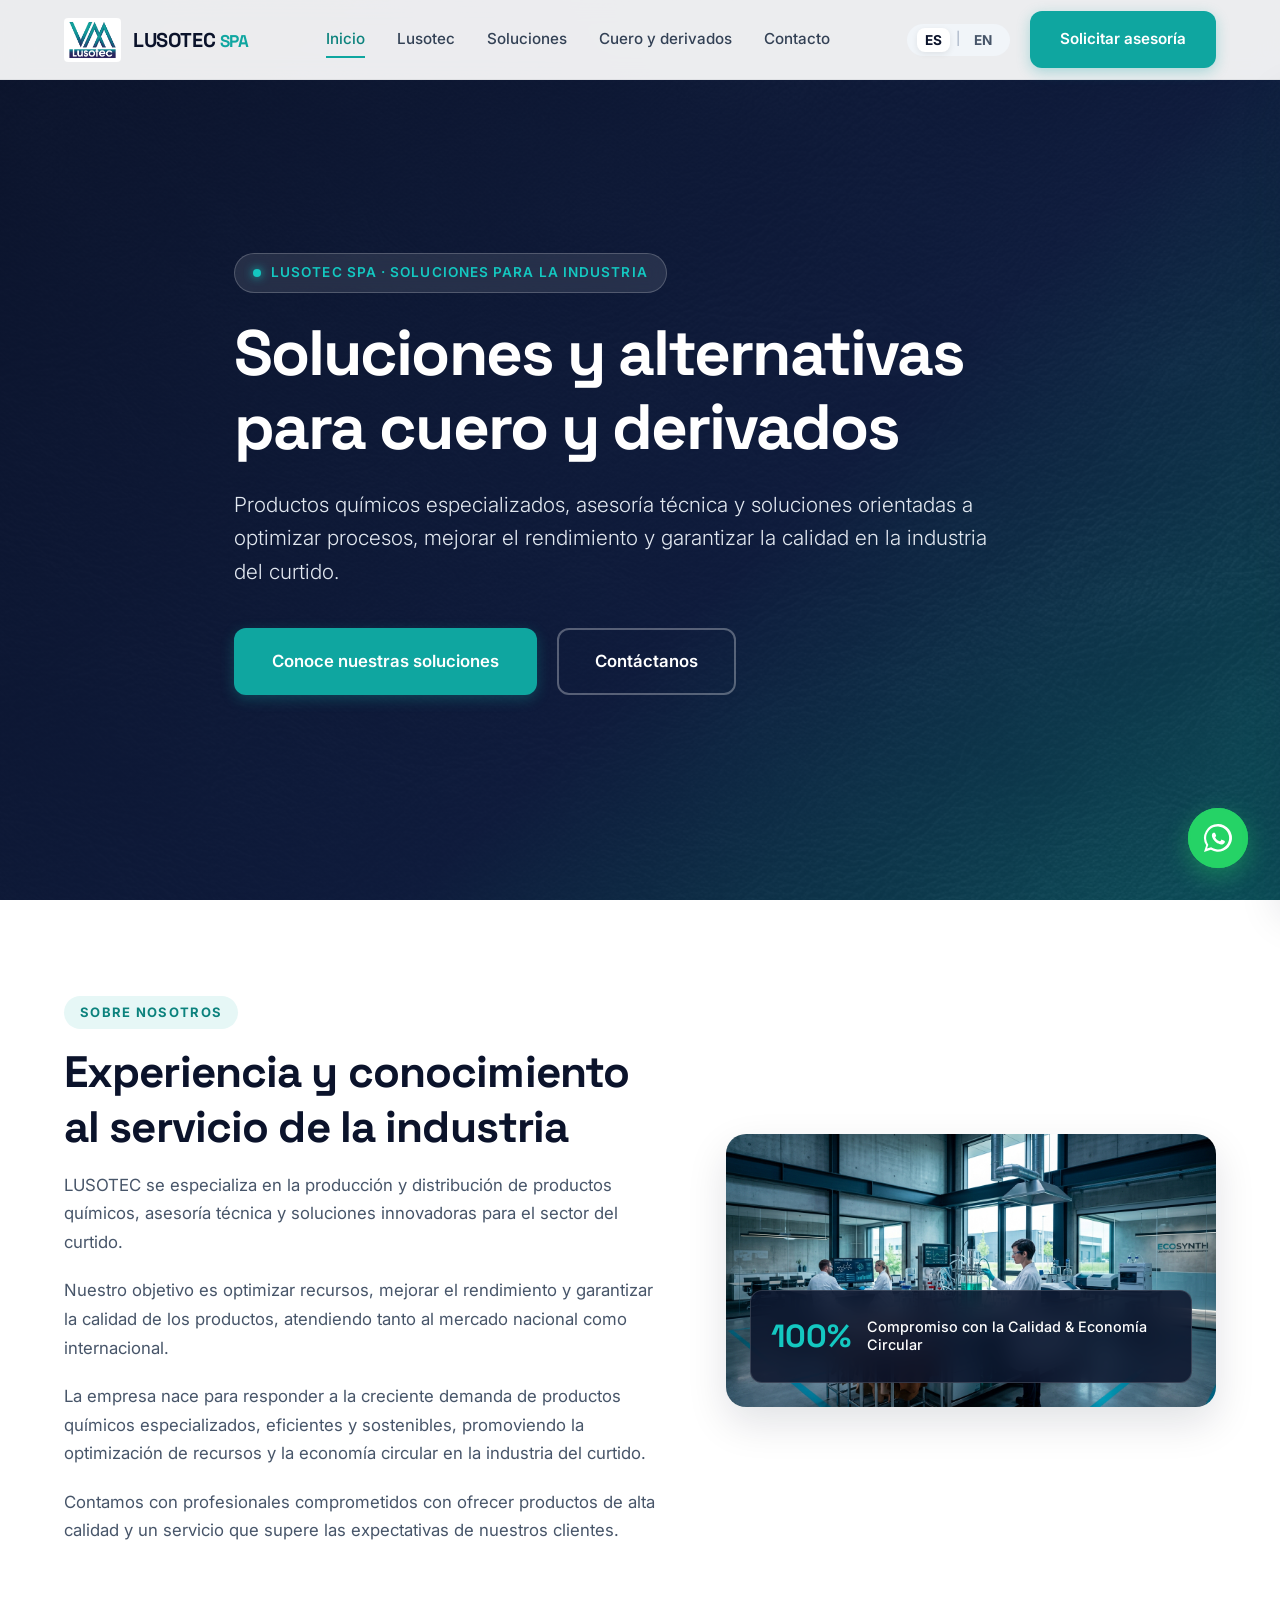
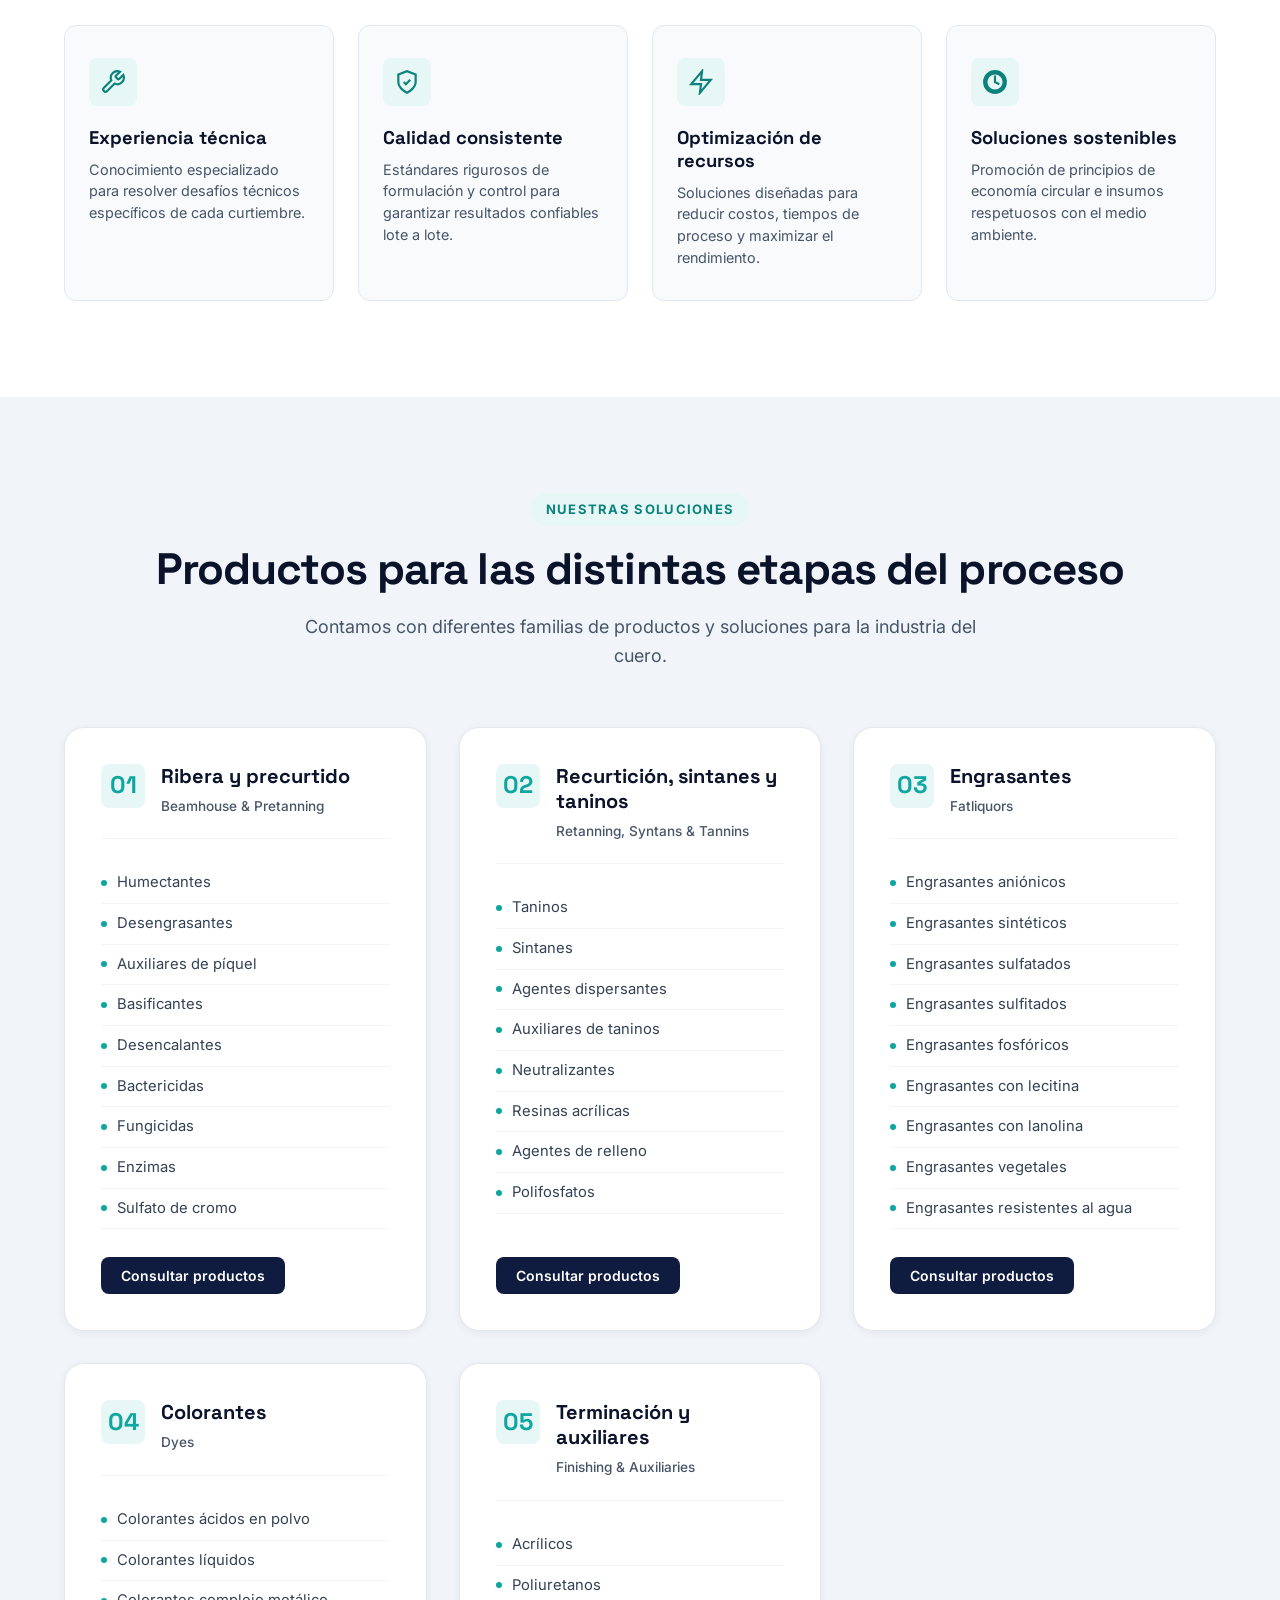
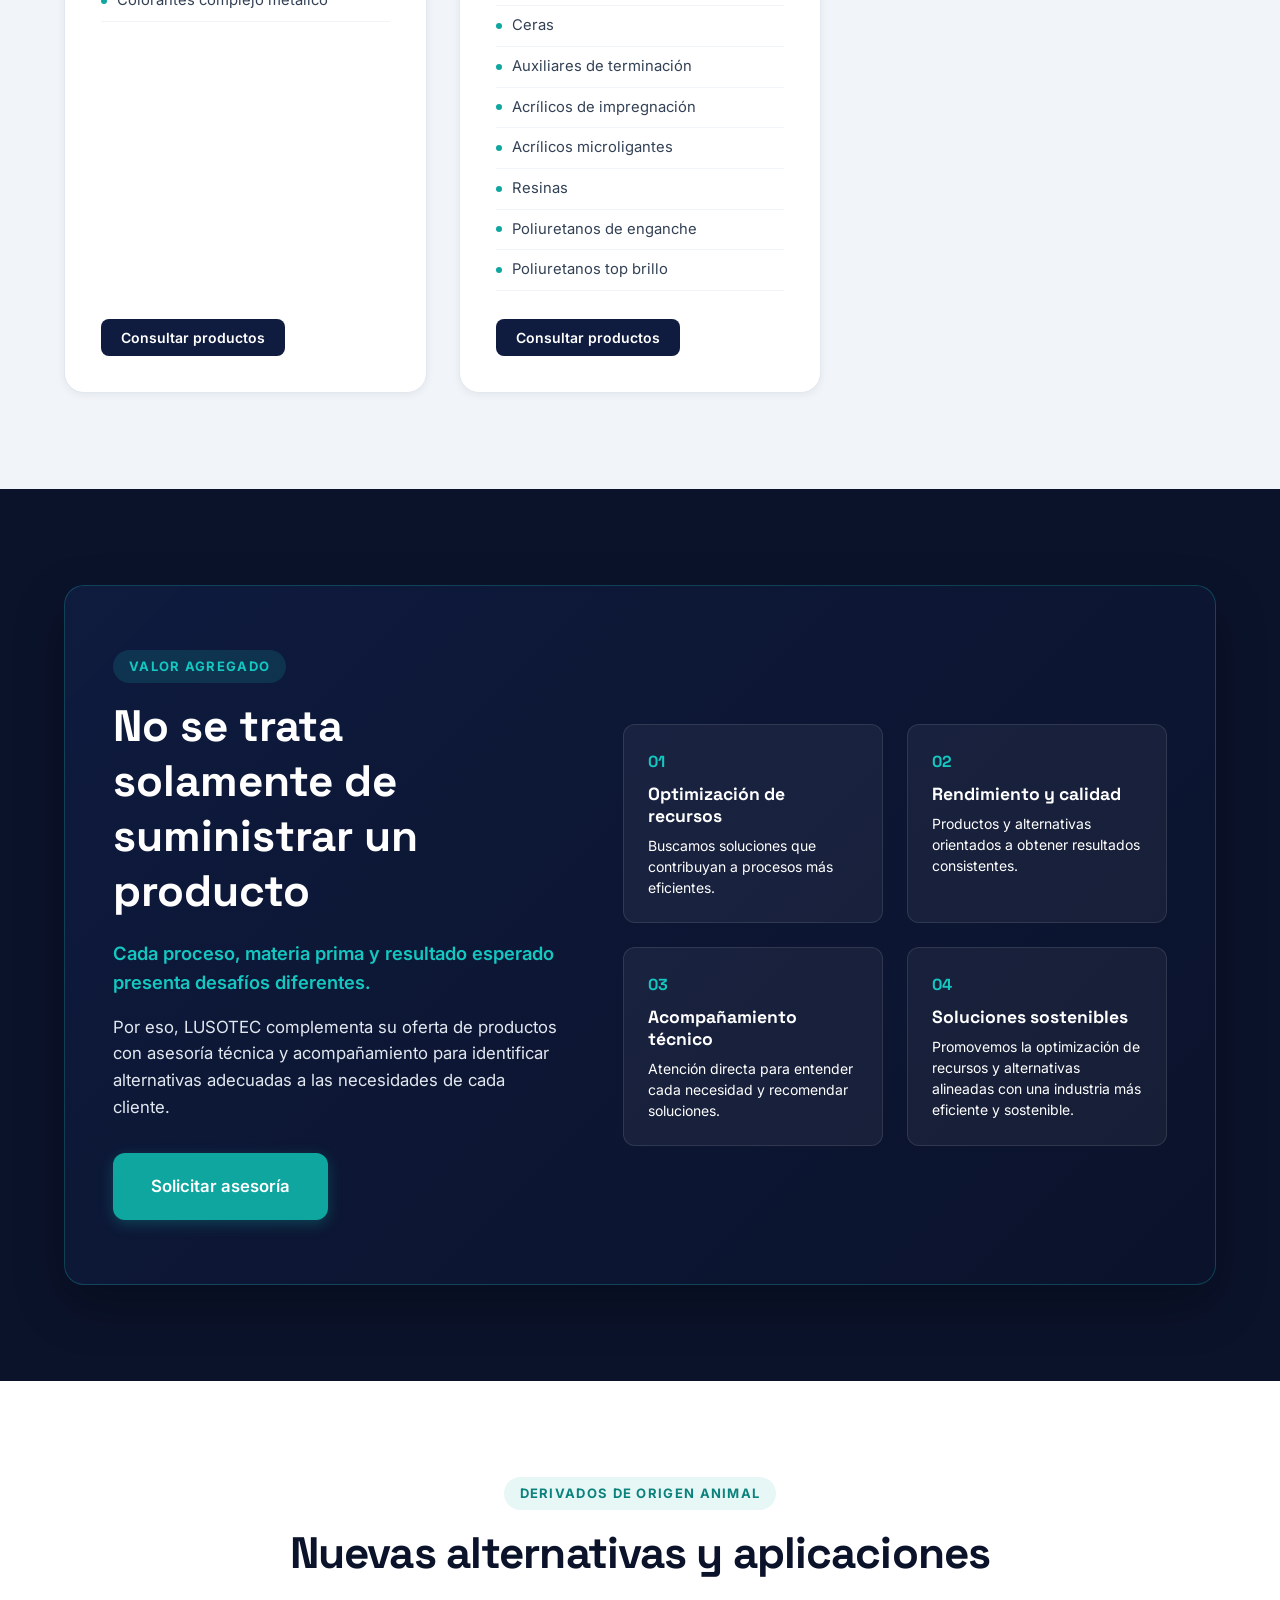
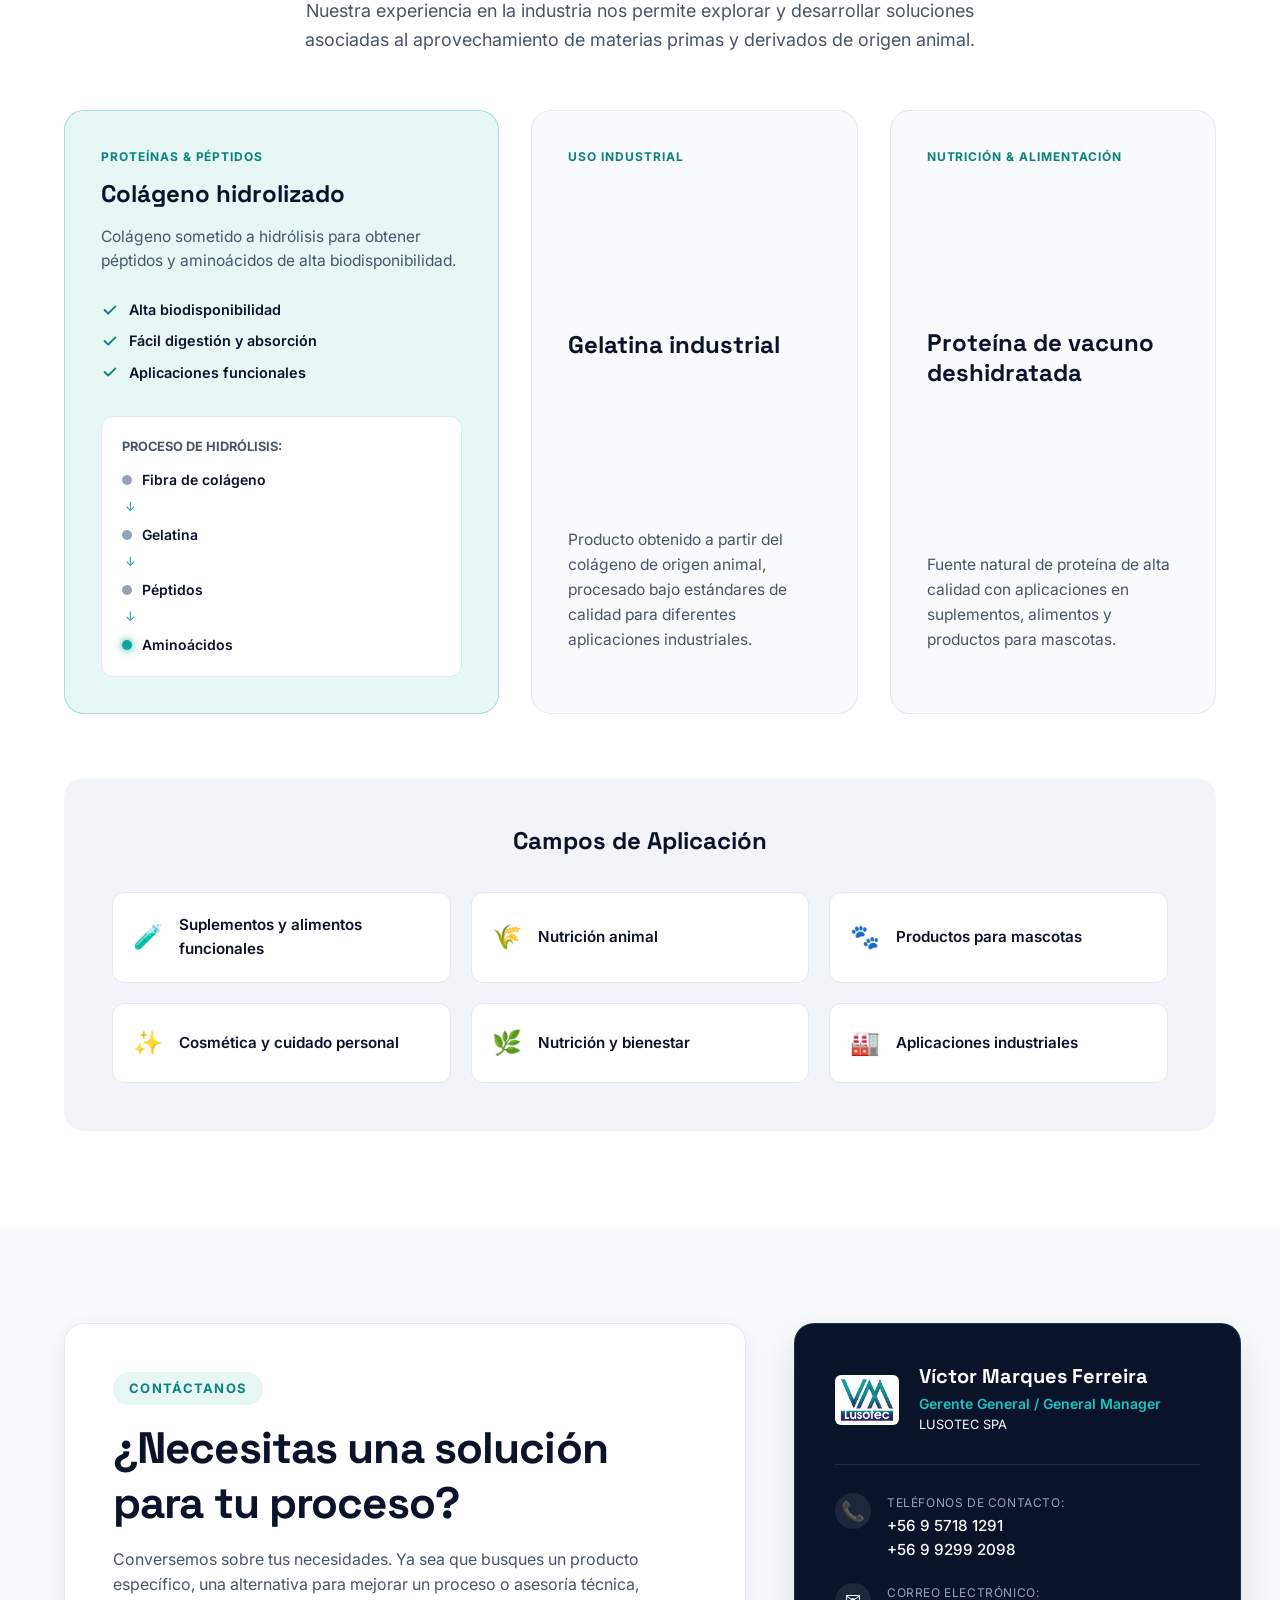
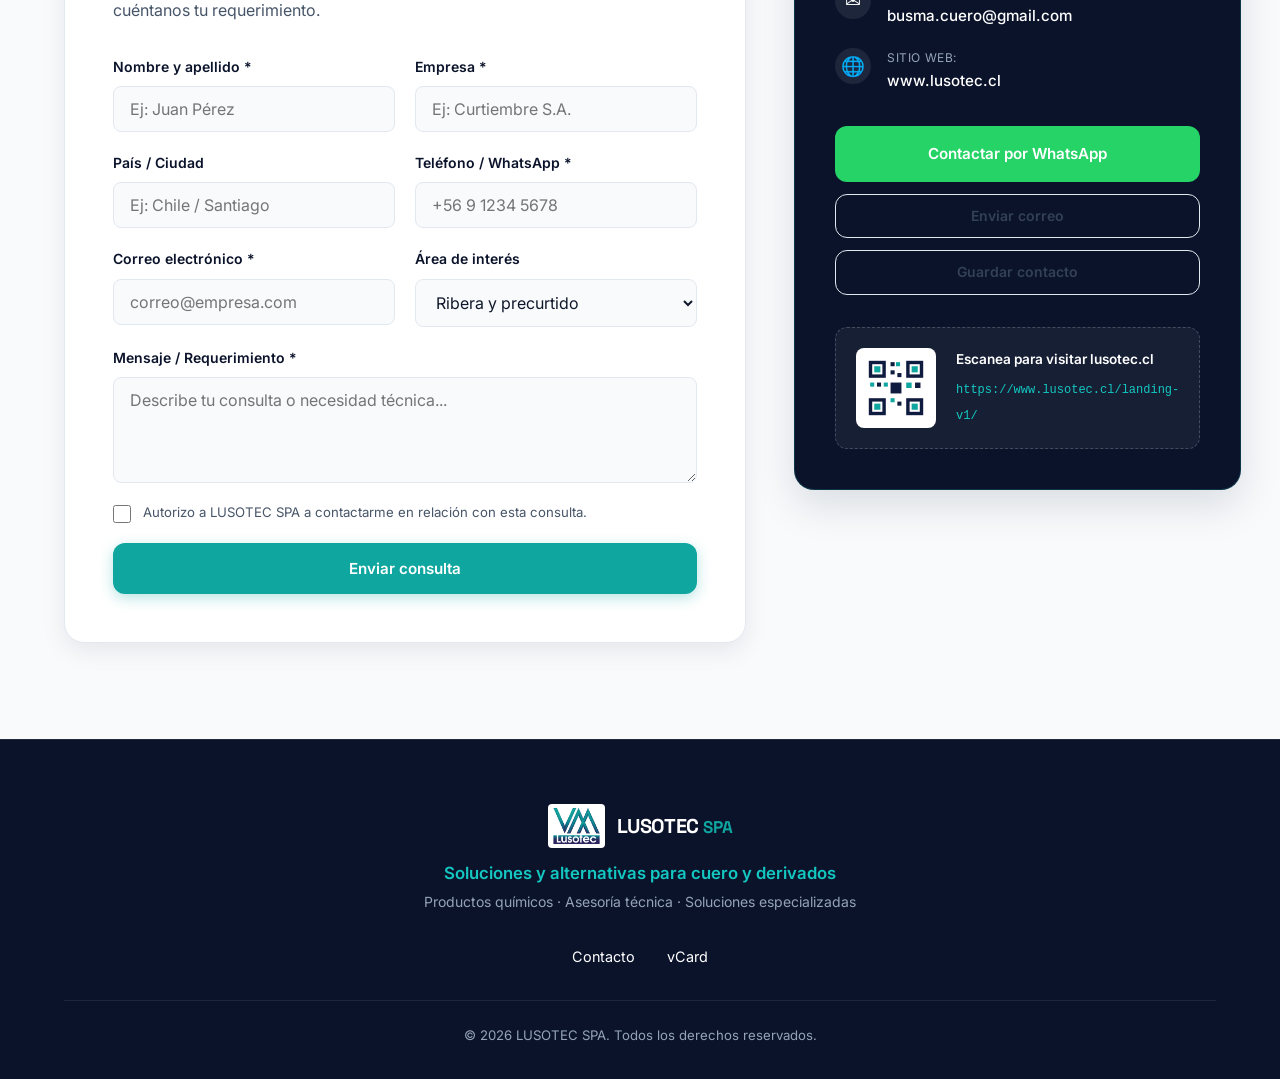
==== commit bf094d8f: "fix: resolve relative asset paths and CSS syntax for /landing-v1/ route" ====
--- a/landing-v1/index.html
+++ b/landing-v1/index.html
@@ -8,6 +8,8 @@
     <meta name="robots" content="noindex, nofollow">
     <link rel="canonical" href="https://www.lusotec.cl/landing-v1/">
 
+    <base href="./">
+
     <!-- Open Graph Meta Tags -->
     <meta property="og:title" content="LUSOTEC SPA | Productos químicos y asesoría técnica para cuero">
     <meta property="og:description" content="Productos químicos especializados, asesoría técnica y soluciones para la industria del cuero y sus derivados.">
@@ -16,13 +18,13 @@
     <meta property="og:image" content="https://www.lusotec.cl/landing-v1/assets/logo-lusotec.jpg">
 
     <!-- Favicon -->
-    <link rel="icon" type="image/jpeg" href="assets/logo-lusotec.jpg">
+    <link rel="icon" type="image/jpeg" href="./assets/logo-lusotec.jpg">
 
     <!-- Fonts & CSS -->
     <link rel="preconnect" href="https://fonts.googleapis.com">
     <link rel="preconnect" href="https://fonts.gstatic.com" crossorigin>
     <link href="https://fonts.googleapis.com/css2?family=Inter:wght@300;400;500;600;700&family=Space+Grotesk:wght@500;600;700;800&display=swap" rel="stylesheet">
-    <link rel="stylesheet" href="style.css">
+    <link rel="stylesheet" href="./style.css">
 
     <!-- Structured Data (JSON-LD) -->
     <script type="application/ld+json">
@@ -60,7 +62,7 @@
     <header class="header" id="header">
         <div class="container header-container">
             <a href="#hero" class="brand">
-                <img src="assets/logo-lusotec.jpg" alt="LUSOTEC SPA Logo" class="brand-logo">
+                <img src="./assets/logo-lusotec.jpg" alt="LUSOTEC SPA Logo" class="brand-logo">
                 <span class="brand-title">LUSOTEC <span class="brand-sub">SPA</span></span>
             </a>
 
@@ -115,7 +117,7 @@
     <main>
         <!-- Hero Section -->
         <section class="hero" id="hero">
-            <div class="hero-bg" style="background-image: url('assets/leather-bg.jpg');"></div>
+            <div class="hero-bg" style="background-image: url('./assets/leather-bg.jpg');"></div>
             <div class="hero-overlay"></div>
             <div class="container hero-container">
                 <div class="hero-badge">
@@ -146,7 +148,7 @@
                         </div>
                     </div>
                     <div class="about-image-wrapper">
-                        <img src="assets/lab-bg.jpg" alt="Laboratorio e industria de curtido Lusotec" class="about-img" loading="lazy">
+                        <img src="./assets/lab-bg.jpg" alt="Laboratorio e industria de curtido Lusotec" class="about-img" loading="lazy">
                         <div class="about-img-badge">
                             <span class="badge-number">100%</span>
                             <span class="badge-text" data-i18n="about_badge_text">Compromiso con la Calidad & Economía Circular</span>
@@ -504,7 +506,7 @@
                     <div class="contact-info-wrapper">
                         <div class="contact-card">
                             <div class="contact-card-header">
-                                <img src="assets/logo-lusotec.jpg" alt="LUSOTEC SPA" class="contact-logo">
+                                <img src="./assets/logo-lusotec.jpg" alt="LUSOTEC SPA" class="contact-logo">
                                 <div>
                                     <h3 class="contact-person-name">Víctor Marques Ferreira</h3>
                                     <p class="contact-person-title" data-i18n="contact_role">Gerente General / General Manager</p>
@@ -581,7 +583,7 @@
         <div class="container footer-container">
             <div class="footer-brand">
                 <a href="#hero" class="brand">
-                    <img src="assets/logo-lusotec.jpg" alt="LUSOTEC SPA" class="brand-logo">
+                    <img src="./assets/logo-lusotec.jpg" alt="LUSOTEC SPA" class="brand-logo">
                     <span class="brand-title">LUSOTEC <span class="brand-sub">SPA</span></span>
                 </a>
                 <p class="footer-tagline" data-i18n="footer_tagline">Soluciones y alternativas para cuero y derivados</p>
@@ -600,6 +602,6 @@
     </footer>
 
     <!-- JavaScript -->
-    <script src="script.js"></script>
+    <script src="./script.js"></script>
 </body>
 </html>
--- a/landing-v1/style.css
+++ b/landing-v1/style.css
@@ -734,7 +734,7 @@
     display: flex;
     align-items: center;
     gap: 10px;
-    border-bottom: 1px stroke var(--slate-100);
+    border-bottom: 1px solid var(--slate-100);
 }
 
 .category-list li::before {
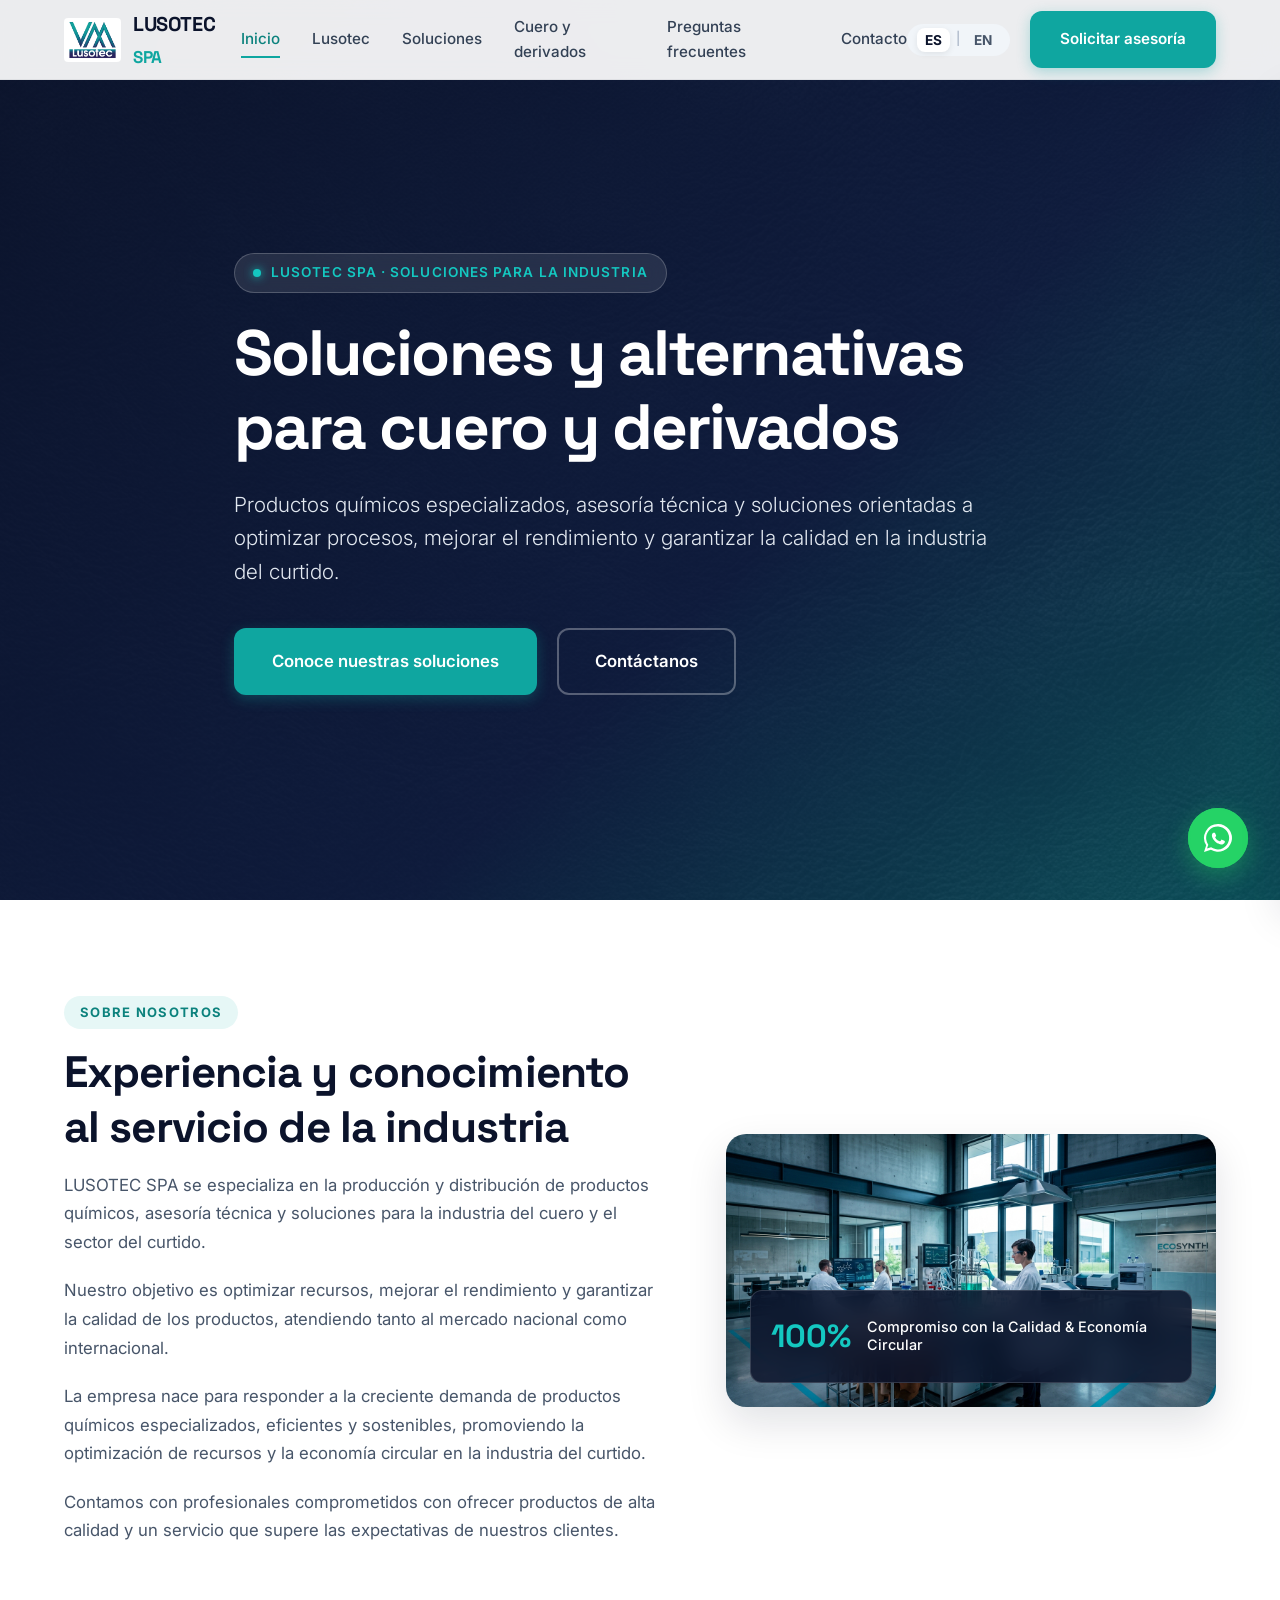
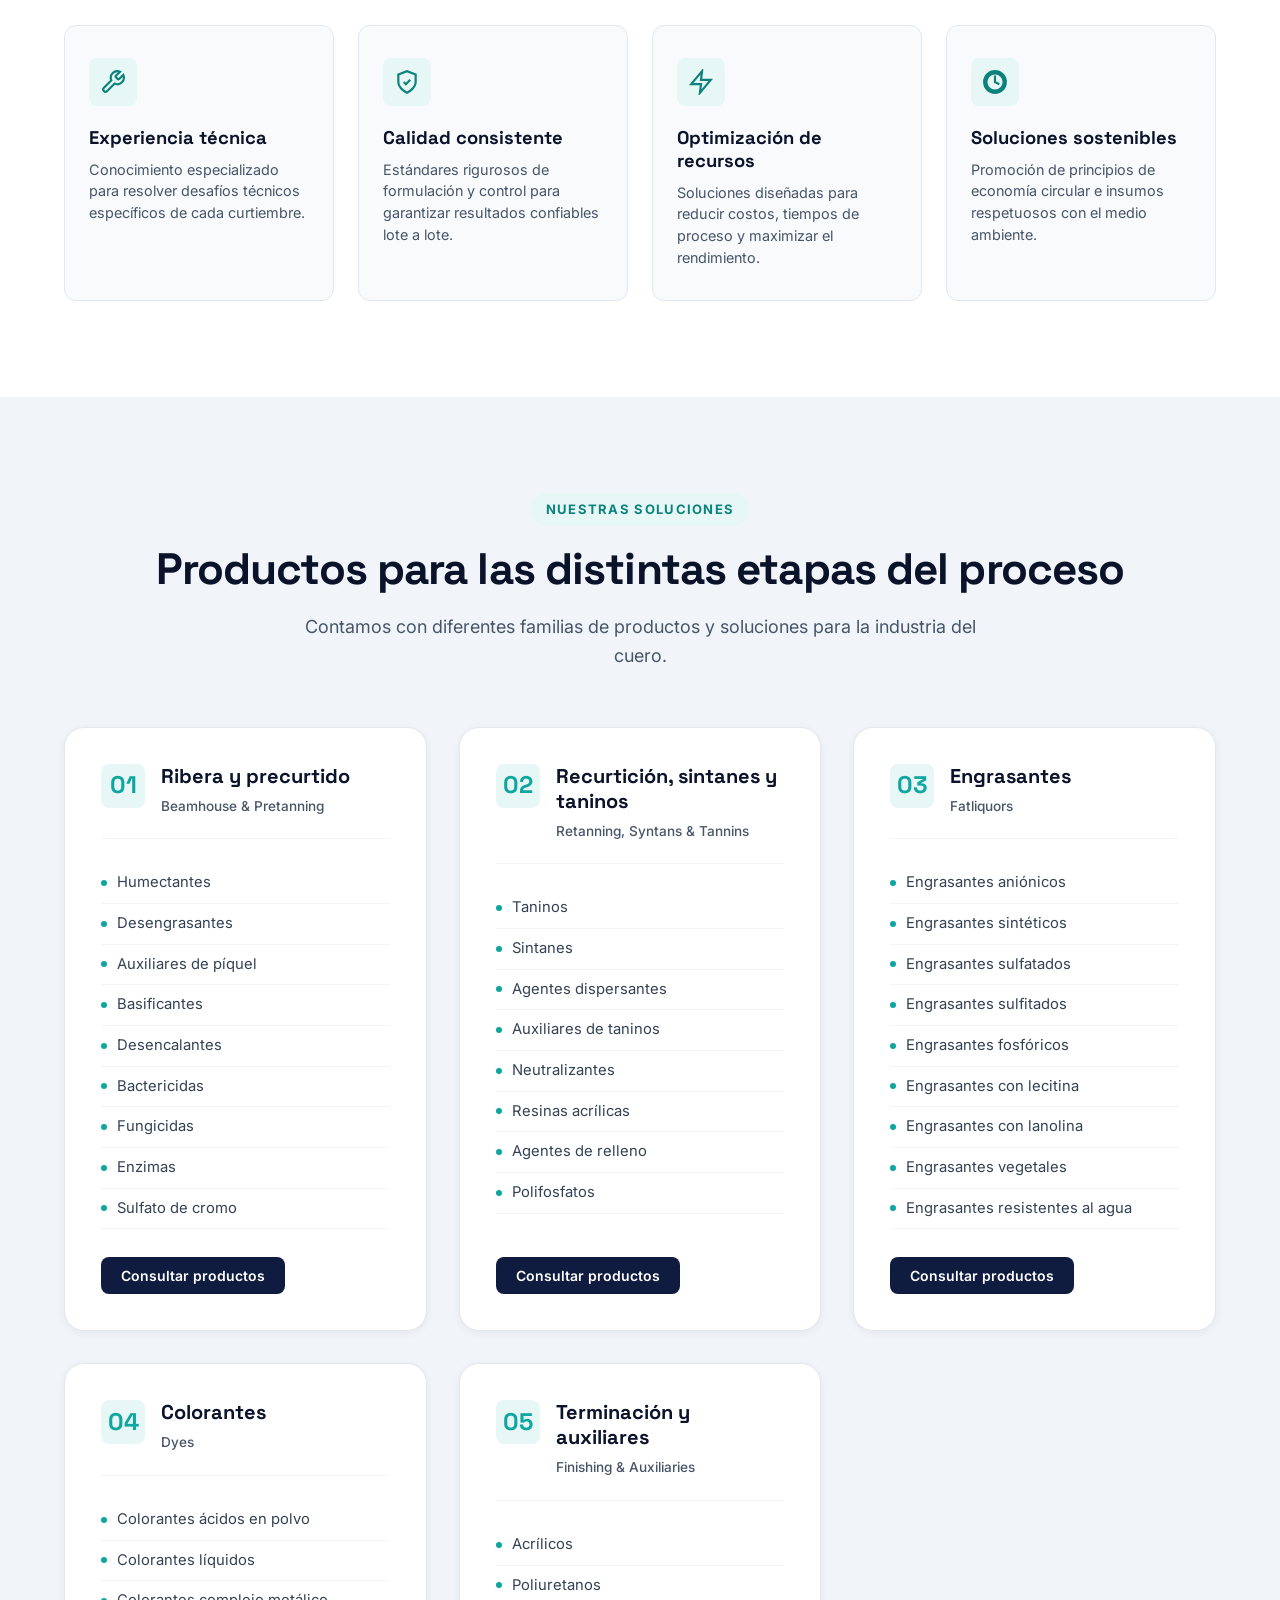
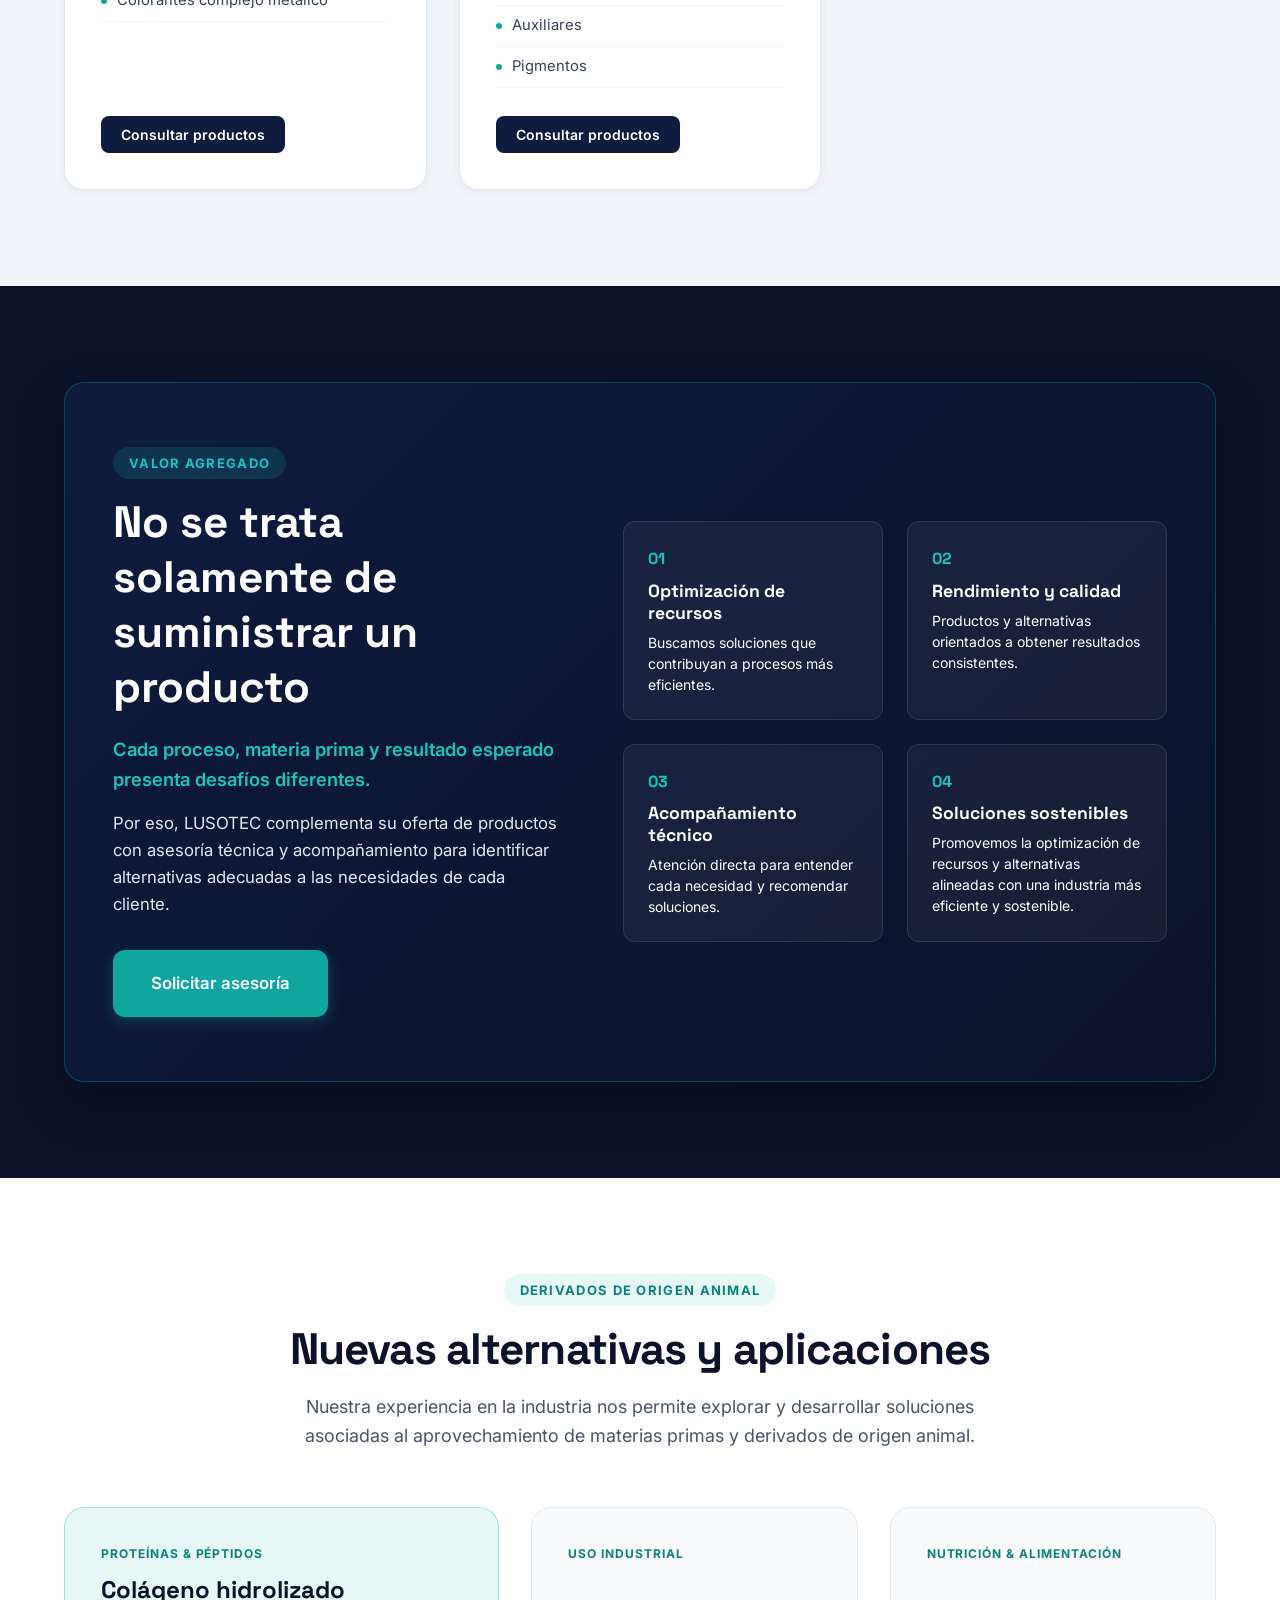
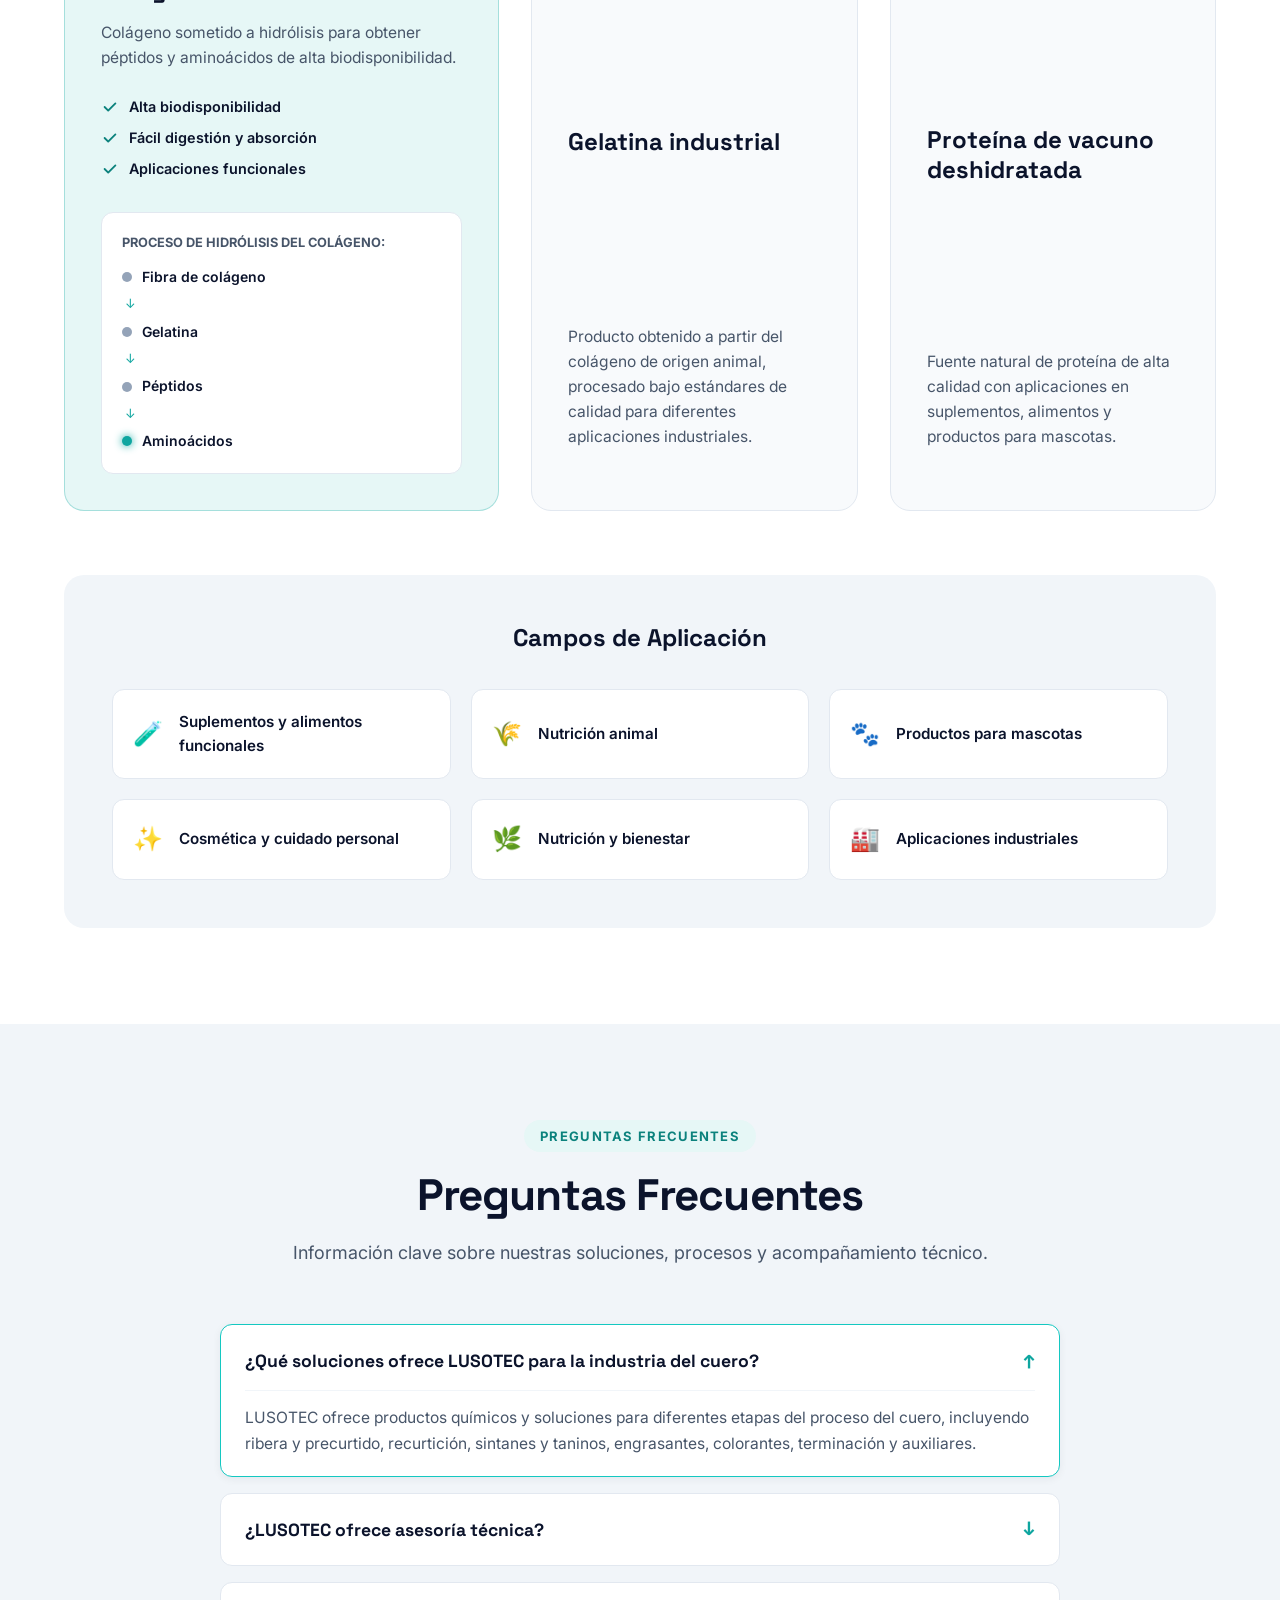
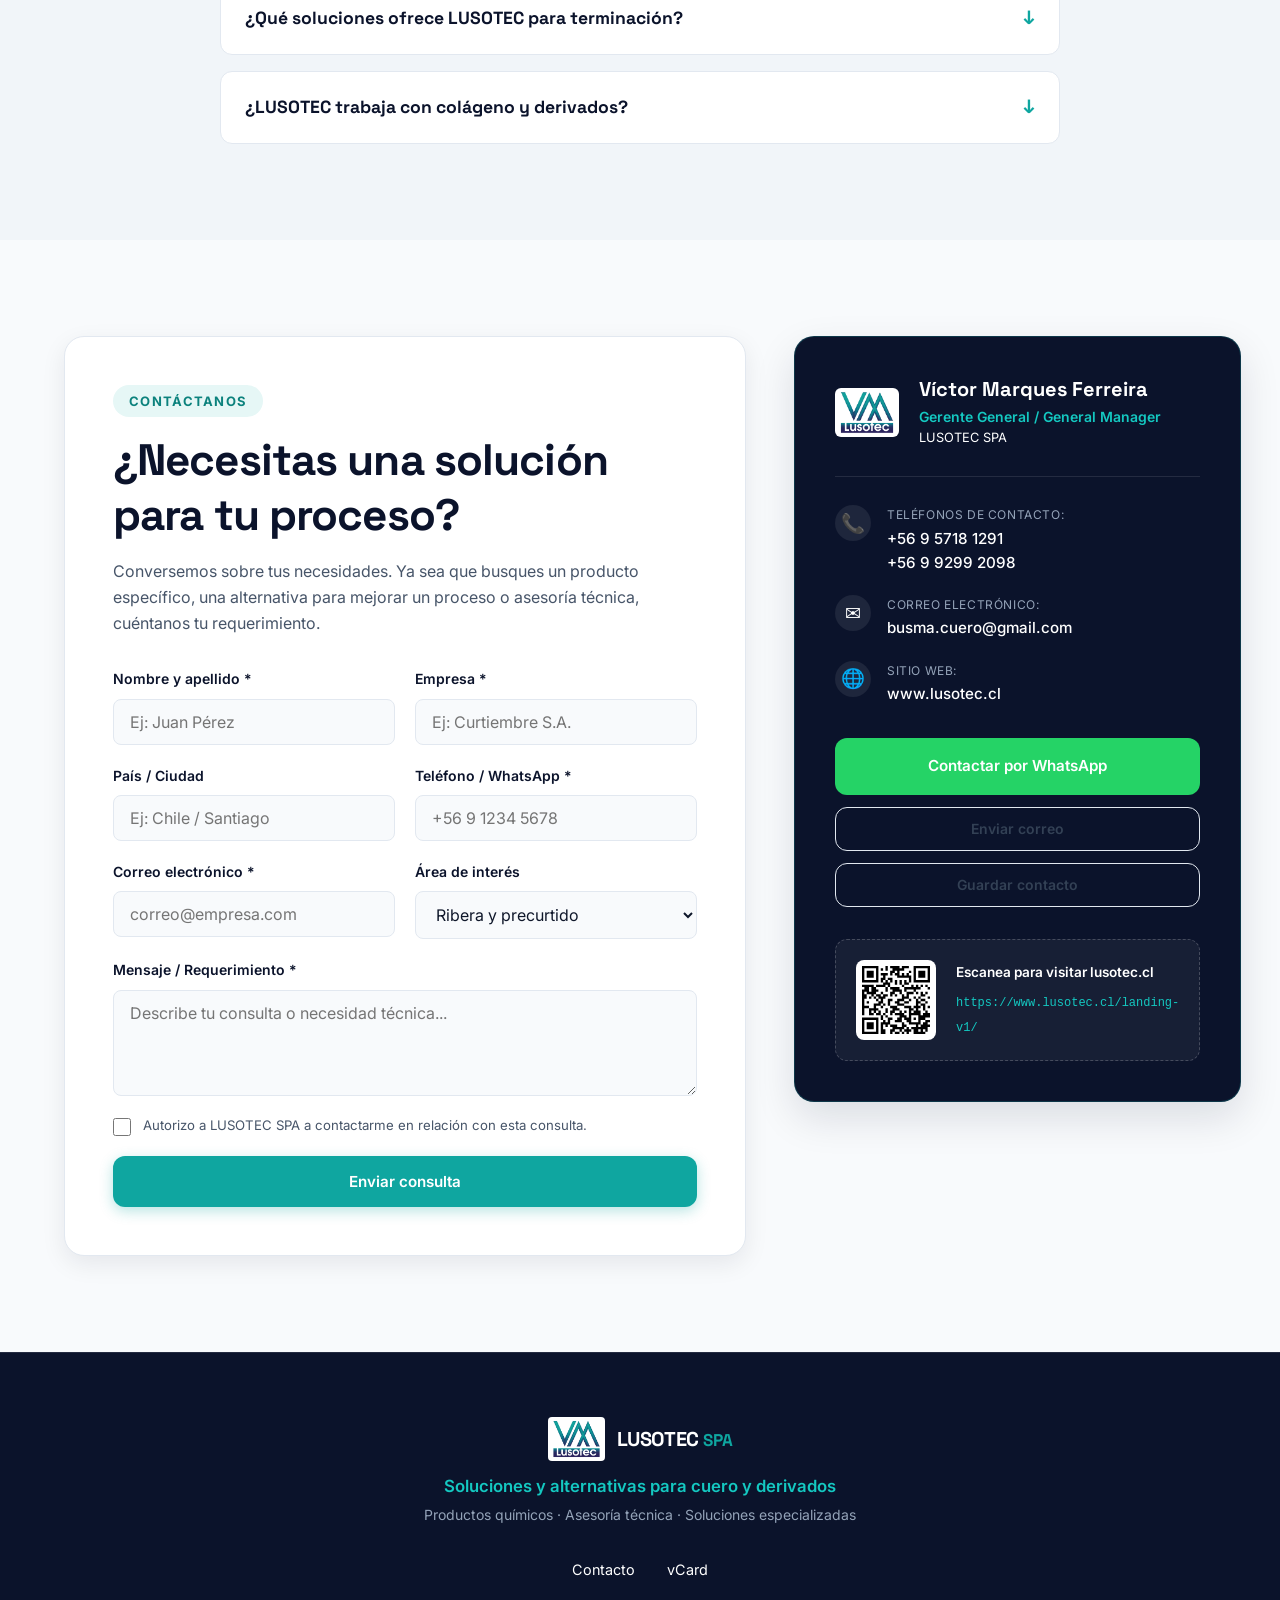
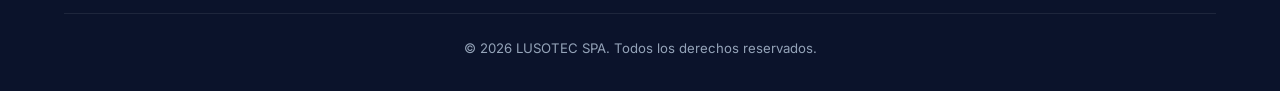
==== commit 607b33df: "feat: simplify Finishing category, add FAQ section, real QR SVG, form error protection, llms.txt, ro" ====
--- a/landing-v1/index.html
+++ b/landing-v1/index.html
@@ -3,8 +3,12 @@
 <head>
     <meta charset="UTF-8">
     <meta name="viewport" content="width=device-width, initial-scale=1.0">
+    
+    <!-- Title & Meta Description (Exact approved SEO strings) -->
     <title>LUSOTEC SPA | Productos químicos y asesoría técnica para cuero</title>
     <meta name="description" content="Productos químicos especializados, asesoría técnica y soluciones para la industria del cuero. Conoce las soluciones de LUSOTEC SPA.">
+    
+    <!-- Robots: Development / Review mode (DO NOT REMOVE UNTIL PRODUCTION DEPLOY) -->
     <meta name="robots" content="noindex, nofollow">
     <link rel="canonical" href="https://www.lusotec.cl/landing-v1/">
 
@@ -12,10 +16,19 @@
 
     <!-- Open Graph Meta Tags -->
     <meta property="og:title" content="LUSOTEC SPA | Productos químicos y asesoría técnica para cuero">
-    <meta property="og:description" content="Productos químicos especializados, asesoría técnica y soluciones para la industria del cuero y sus derivados.">
+    <meta property="og:description" content="Productos químicos especializados, asesoría técnica y soluciones para la industria del cuero. Conoce las soluciones de LUSOTEC SPA.">
     <meta property="og:type" content="website">
     <meta property="og:url" content="https://www.lusotec.cl/landing-v1/">
     <meta property="og:image" content="https://www.lusotec.cl/landing-v1/assets/logo-lusotec.jpg">
+    <meta property="og:site_name" content="LUSOTEC SPA">
+    <meta property="og:locale" content="es_CL">
+    <meta property="og:locale:alternate" content="en_US">
+
+    <!-- Twitter Card Meta Tags -->
+    <meta name="twitter:card" content="summary_large_image">
+    <meta name="twitter:title" content="LUSOTEC SPA | Productos químicos y asesoría técnica para cuero">
+    <meta name="twitter:description" content="Productos químicos especializados, asesoría técnica y soluciones para la industria del cuero. Conoce las soluciones de LUSOTEC SPA.">
+    <meta name="twitter:image" content="https://www.lusotec.cl/landing-v1/assets/logo-lusotec.jpg">
 
     <!-- Favicon -->
     <link rel="icon" type="image/jpeg" href="./assets/logo-lusotec.jpg">
@@ -26,21 +39,98 @@
     <link href="https://fonts.googleapis.com/css2?family=Inter:wght@300;400;500;600;700&family=Space+Grotesk:wght@500;600;700;800&display=swap" rel="stylesheet">
     <link rel="stylesheet" href="./style.css">
 
-    <!-- Structured Data (JSON-LD) -->
+    <!-- Structured Data (JSON-LD) - Organization, WebSite, ContactPoint, FAQPage -->
     <script type="application/ld+json">
     {
       "@context": "https://schema.org",
-      "@type": "Organization",
-      "name": "LUSOTEC SPA",
-      "url": "https://www.lusotec.cl",
-      "logo": "https://www.lusotec.cl/landing-v1/assets/logo-lusotec.jpg",
-      "description": "Productos químicos especializados, asesoría técnica y soluciones para la industria del curtido y derivados.",
-      "telephone": ["+56957181291", "+56992992098"],
-      "email": "busma.cuero@gmail.com",
-      "address": {
-        "@type": "PostalAddress",
-        "addressCountry": "CL"
-      }
+      "@graph": [
+        {
+          "@type": "Organization",
+          "@id": "https://www.lusotec.cl/#organization",
+          "name": "LUSOTEC SPA",
+          "url": "https://www.lusotec.cl/",
+          "logo": {
+            "@type": "ImageObject",
+            "url": "https://www.lusotec.cl/assets/logo-lusotec.jpg"
+          },
+          "description": "LUSOTEC SPA se especializa en la producción y distribución de productos químicos, asesoría técnica y soluciones para la industria del cuero y el sector del curtido.",
+          "address": {
+            "@type": "PostalAddress",
+            "addressCountry": "CL"
+          },
+          "contactPoint": {
+            "@type": "ContactPoint",
+            "contactType": "sales",
+            "telephone": "+56957181291",
+            "email": "busma.cuero@gmail.com",
+            "availableLanguage": ["Spanish", "English"]
+          },
+          "knowsAbout": [
+            "Leather chemicals",
+            "Tanning industry",
+            "Beamhouse",
+            "Pretanning",
+            "Retanning",
+            "Syntans",
+            "Tannins",
+            "Fatliquors",
+            "Leather dyes",
+            "Leather finishing",
+            "Acrylics",
+            "Polyurethanes",
+            "Pigments",
+            "Hydrolyzed collagen"
+          ]
+        },
+        {
+          "@type": "WebSite",
+          "@id": "https://www.lusotec.cl/#website",
+          "url": "https://www.lusotec.cl/",
+          "name": "LUSOTEC SPA",
+          "publisher": {
+            "@id": "https://www.lusotec.cl/#organization"
+          },
+          "inLanguage": ["es-CL", "en-US"]
+        },
+        {
+          "@type": "FAQPage",
+          "@id": "https://www.lusotec.cl/landing-v1/#faq",
+          "mainEntity": [
+            {
+              "@type": "Question",
+              "name": "¿Qué soluciones ofrece LUSOTEC para la industria del cuero?",
+              "acceptedAnswer": {
+                "@type": "Answer",
+                "text": "LUSOTEC ofrece productos químicos y soluciones para diferentes etapas del proceso del cuero, incluyendo ribera y precurtido, recurtición, sintanes y taninos, engrasantes, colorantes, terminación y auxiliares."
+              }
+            },
+            {
+              "@type": "Question",
+              "name": "¿LUSOTEC ofrece asesoría técnica?",
+              "acceptedAnswer": {
+                "@type": "Answer",
+                "text": "Sí. LUSOTEC complementa su oferta de productos con asesoría técnica y acompañamiento para identificar alternativas adecuadas a las necesidades y procesos de cada cliente."
+              }
+            },
+            {
+              "@type": "Question",
+              "name": "¿Qué soluciones ofrece LUSOTEC para terminación?",
+              "acceptedAnswer": {
+                "@type": "Answer",
+                "text": "LUSOTEC cuenta con soluciones de terminación que incluyen acrílicos, poliuretanos, auxiliares y pigmentos."
+              }
+            },
+            {
+              "@type": "Question",
+              "name": "¿LUSOTEC trabaja con colágeno y derivados?",
+              "acceptedAnswer": {
+                "@type": "Answer",
+                "text": "LUSOTEC explora y desarrolla soluciones asociadas al aprovechamiento de materias primas y derivados de origen animal, incluyendo colágeno hidrolizado, gelatina industrial y proteína de vacuno deshidratada."
+              }
+            }
+          ]
+        }
+      ]
     }
     </script>
 </head>
@@ -51,8 +141,8 @@
        id="whatsapp-float" 
        target="_blank" 
        rel="noopener" 
-       aria-label="Contactar por WhatsApp">
-        <svg class="whatsapp-icon" viewBox="0 0 32 32" fill="currentColor">
+       aria-label="Contactar por WhatsApp a LUSOTEC SPA">
+        <svg class="whatsapp-icon" viewBox="0 0 32 32" fill="currentColor" aria-hidden="true">
             <path d="M16 2a13.9 13.9 0 0 0-11.8 21.3L2 30l6.9-2.2A13.9 13.9 0 1 0 16 2zm0 25.4c-2.3 0-4.5-.6-6.4-1.8l-.5-.3-4.1 1.3 1.3-3.9-.3-.5A11.5 11.5 0 1 1 16 27.4zm6.3-8.6c-.3-.2-2-.9-2.3-1.1-.3-.1-.5-.2-.7.2-.2.3-.9 1.1-1.1 1.3-.2.2-.4.2-.7.1-.3-.1-1.3-.5-2.5-1.5-.9-.8-1.5-1.8-1.7-2.1-.2-.3 0-.5.1-.6.1-.1.3-.4.4-.6.1-.2.2-.3.3-.5.1-.2 0-.4 0-.5s-.7-1.7-1-2.3c-.3-.6-.5-.5-.7-.5h-.6c-.2 0-.5.1-.8.4-.3.3-1.1 1.1-1.1 2.6 0 1.5 1.1 3 1.2 3.2.2.2 2.2 3.4 5.3 4.7.7.3 1.3.5 1.8.7.8.2 1.5.2 2.1.1.7-.1 2-.8 2.3-1.6.3-.8.3-1.5.2-1.6 0-.2-.3-.3-.6-.5z"/>
         </svg>
         <span class="whatsapp-pulse"></span>
@@ -62,32 +152,33 @@
     <header class="header" id="header">
         <div class="container header-container">
             <a href="#hero" class="brand">
-                <img src="./assets/logo-lusotec.jpg" alt="LUSOTEC SPA Logo" class="brand-logo">
+                <img src="./assets/logo-lusotec.jpg" alt="LUSOTEC SPA - Productos químicos para la industria del cuero" class="brand-logo" width="160" height="44">
                 <span class="brand-title">LUSOTEC <span class="brand-sub">SPA</span></span>
             </a>
 
             <!-- Desktop Navigation Links -->
-            <nav class="nav-desktop">
+            <nav class="nav-desktop" aria-label="Navegación principal">
                 <a href="#hero" class="nav-link active" data-i18n="nav_home">Inicio</a>
                 <a href="#sobre-lusotec" class="nav-link" data-i18n="nav_about">Lusotec</a>
                 <a href="#soluciones" class="nav-link" data-i18n="nav_solutions">Soluciones</a>
                 <a href="#cuero-derivados" class="nav-link" data-i18n="nav_derivatives">Cuero y derivados</a>
+                <a href="#faq" class="nav-link" data-i18n="nav_faq">Preguntas frecuentes</a>
                 <a href="#contacto" class="nav-link" data-i18n="nav_contact">Contacto</a>
             </nav>
 
             <div class="header-actions">
                 <!-- Language Selector ES | EN -->
                 <div class="lang-selector">
-                    <button class="lang-btn active" id="btn-lang-es" onclick="switchLanguage('es')">ES</button>
-                    <span class="lang-divider">|</span>
-                    <button class="lang-btn" id="btn-lang-en" onclick="switchLanguage('en')">EN</button>
+                    <button class="lang-btn active" id="btn-lang-es" onclick="switchLanguage('es')" aria-label="Cambiar idioma a Español">ES</button>
+                    <span class="lang-divider" aria-hidden="true">|</span>
+                    <button class="lang-btn" id="btn-lang-en" onclick="switchLanguage('en')" aria-label="Switch language to English">EN</button>
                 </div>
 
                 <!-- Header CTA Button -->
                 <a href="#contacto" class="btn btn-primary header-cta" data-i18n="cta_header">Solicitar asesoría</a>
 
                 <!-- Mobile Hamburger Button -->
-                <button class="menu-toggle" id="menu-toggle" aria-label="Abrir menú">
+                <button class="menu-toggle" id="menu-toggle" aria-label="Abrir menú de navegación">
                     <span></span>
                     <span></span>
                     <span></span>
@@ -102,6 +193,7 @@
                 <a href="#sobre-lusotec" class="nav-mobile-link" onclick="closeMobileMenu()" data-i18n="nav_about">Lusotec</a>
                 <a href="#soluciones" class="nav-mobile-link" onclick="closeMobileMenu()" data-i18n="nav_solutions">Soluciones</a>
                 <a href="#cuero-derivados" class="nav-mobile-link" onclick="closeMobileMenu()" data-i18n="nav_derivatives">Cuero y derivados</a>
+                <a href="#faq" class="nav-mobile-link" onclick="closeMobileMenu()" data-i18n="nav_faq">Preguntas frecuentes</a>
                 <a href="#contacto" class="nav-mobile-link" onclick="closeMobileMenu()" data-i18n="nav_contact">Contacto</a>
                 <div class="mobile-lang">
                     <span data-i18n="language_label">Idioma:</span>
@@ -141,14 +233,14 @@
                         <span class="section-tag" data-i18n="about_tag">SOBRE NOSOTROS</span>
                         <h2 class="section-title" data-i18n="about_title">Experiencia y conocimiento al servicio de la industria</h2>
                         <div class="about-paragraphs">
-                            <p data-i18n="about_p1">LUSOTEC se especializa en la producción y distribución de productos químicos, asesoría técnica y soluciones innovadoras para el sector del curtido.</p>
+                            <p data-i18n="about_p1">LUSOTEC SPA se especializa en la producción y distribución de productos químicos, asesoría técnica y soluciones innovadoras para el sector del curtido.</p>
                             <p data-i18n="about_p2">Nuestro objetivo es optimizar recursos, mejorar el rendimiento y garantizar la calidad de los productos, atendiendo tanto al mercado nacional como internacional.</p>
                             <p data-i18n="about_p3">La empresa nace para responder a la creciente demanda de productos químicos especializados, eficientes y sostenibles, promoviendo la optimización de recursos y la economía circular en la industria del curtido.</p>
                             <p data-i18n="about_p4">Contamos con profesionales comprometidos con ofrecer productos de alta calidad y un servicio que supere las expectativas de nuestros clientes.</p>
                         </div>
                     </div>
                     <div class="about-image-wrapper">
-                        <img src="./assets/lab-bg.jpg" alt="Laboratorio e industria de curtido Lusotec" class="about-img" loading="lazy">
+                        <img src="./assets/lab-bg.jpg" alt="Laboratorio de formulación y control de calidad de productos químicos para curtido Lusotec" class="about-img" width="600" height="400" loading="lazy">
                         <div class="about-img-badge">
                             <span class="badge-number">100%</span>
                             <span class="badge-text" data-i18n="about_badge_text">Compromiso con la Calidad & Economía Circular</span>
@@ -160,7 +252,7 @@
                 <div class="values-grid">
                     <div class="value-card">
                         <div class="value-icon">
-                            <svg viewBox="0 0 24 24" fill="none" stroke="currentColor" stroke-width="2"><path d="M14.7 6.3a1 1 0 0 0 0 1.4l1.6 1.6a1 1 0 0 0 1.4 0l3.77-3.77a6 6 0 0 1-7.94 7.94l-6.91 6.91a2.12 2.12 0 0 1-3-3l6.91-6.91a6 6 0 0 1 7.94-7.94l-3.76 3.76z"/></svg>
+                            <svg viewBox="0 0 24 24" fill="none" stroke="currentColor" stroke-width="2" aria-hidden="true"><path d="M14.7 6.3a1 1 0 0 0 0 1.4l1.6 1.6a1 1 0 0 0 1.4 0l3.77-3.77a6 6 0 0 1-7.94 7.94l-6.91 6.91a2.12 2.12 0 0 1-3-3l6.91-6.91a6 6 0 0 1 7.94-7.94l-3.76 3.76z"/></svg>
                         </div>
                         <h3 class="value-title" data-i18n="val_1_title">Experiencia técnica</h3>
                         <p class="value-desc" data-i18n="val_1_desc">Conocimiento especializado para resolver desafíos técnicos específicos de cada curtiembre.</p>
@@ -168,7 +260,7 @@
 
                     <div class="value-card">
                         <div class="value-icon">
-                            <svg viewBox="0 0 24 24" fill="none" stroke="currentColor" stroke-width="2"><path d="M12 22s8-4 8-10V5l-8-3-8 3v7c0 6 8 10 8 10z"/><path d="m9 12 2 2 4-4"/></svg>
+                            <svg viewBox="0 0 24 24" fill="none" stroke="currentColor" stroke-width="2" aria-hidden="true"><path d="M12 22s8-4 8-10V5l-8-3-8 3v7c0 6 8 10 8 10z"/><path d="m9 12 2 2 4-4"/></svg>
                         </div>
                         <h3 class="value-title" data-i18n="val_2_title">Calidad consistente</h3>
                         <p class="value-desc" data-i18n="val_2_desc">Estándares rigurosos de formulación y control para garantizar resultados confiables lote a lote.</p>
@@ -176,7 +268,7 @@
 
                     <div class="value-card">
                         <div class="value-icon">
-                            <svg viewBox="0 0 24 24" fill="none" stroke="currentColor" stroke-width="2"><path d="M13 2L3 14h9l-1 8 10-12h-9l1-8z"/></svg>
+                            <svg viewBox="0 0 24 24" fill="none" stroke="currentColor" stroke-width="2" aria-hidden="true"><path d="M13 2L3 14h9l-1 8 10-12h-9l1-8z"/></svg>
                         </div>
                         <h3 class="value-title" data-i18n="val_3_title">Optimización de recursos</h3>
                         <p class="value-desc" data-i18n="val_3_desc">Soluciones diseñadas para reducir costos, tiempos de proceso y maximizar el rendimiento.</p>
@@ -184,7 +276,7 @@
 
                     <div class="value-card">
                         <div class="value-icon">
-                            <svg viewBox="0 0 24 24" fill="none" stroke="currentColor" stroke-width="2"><path d="M12 2a10 10 0 1 0 10 10A10 10 0 0 0 12 2zm0 18a8 8 0 1 1 8-8 8 8 0 0 1-8 8z"/><path d="M12 6v6l4 2"/></svg>
+                            <svg viewBox="0 0 24 24" fill="none" stroke="currentColor" stroke-width="2" aria-hidden="true"><path d="M12 2a10 10 0 1 0 10 10A10 10 0 0 0 12 2zm0 18a8 8 0 1 1 8-8 8 8 0 0 1-8 8z"/><path d="M12 6v6l4 2"/></svg>
                         </div>
                         <h3 class="value-title" data-i18n="val_4_title">Soluciones sostenibles</h3>
                         <p class="value-desc" data-i18n="val_4_desc">Promoción de principios de economía circular e insumos respetuosos con el medio ambiente.</p>
@@ -213,7 +305,6 @@
                             </div>
                         </div>
                         <ul class="category-list" id="cat-list-1">
-                            <!-- Items loaded dynamically for easy edition & bilingual support -->
                         </ul>
                         <div class="category-footer">
                             <button onclick="selectCategoryAndScroll('Ribera y precurtido')" class="btn btn-secondary btn-sm" data-i18n="cat_cta">Consultar productos</button>
@@ -268,7 +359,7 @@
                         </div>
                     </div>
 
-                    <!-- Categoría 5: Terminación y Auxiliares -->
+                    <!-- Categoría 5: Terminación y Auxiliares (Simplificado: Acrílicos, Poliuretanos, Auxiliares, Pigmentos) -->
                     <div class="category-card">
                         <div class="category-header">
                             <div class="category-num">05</div>
@@ -278,6 +369,7 @@
                             </div>
                         </div>
                         <ul class="category-list" id="cat-list-5">
+                            <!-- Dynamically loaded: Acrílicos, Poliuretanos, Auxiliares, Pigmentos -->
                         </ul>
                         <div class="category-footer">
                             <button onclick="selectCategoryAndScroll('Terminación y auxiliares')" class="btn btn-secondary btn-sm" data-i18n="cat_cta">Consultar productos</button>
@@ -344,15 +436,15 @@
                             <p class="derivative-text" data-i18n="collagen_desc">Colágeno sometido a hidrólisis para obtener péptidos y aminoácidos de alta biodisponibilidad.</p>
                             <ul class="derivative-attributes">
                                 <li>
-                                    <svg class="check-icon" viewBox="0 0 20 20" fill="currentColor"><path fill-rule="evenodd" d="M16.707 5.293a1 1 0 010 1.414l-8 8a1 1 0 01-1.414 0l-4-4a1 1 0 011.414-1.414L8 12.586l7.293-7.293a1 1 0 011.414 0z" clip-rule="evenodd"/></svg>
+                                    <svg class="check-icon" viewBox="0 0 20 20" fill="currentColor" aria-hidden="true"><path fill-rule="evenodd" d="M16.707 5.293a1 1 0 010 1.414l-8 8a1 1 0 01-1.414 0l-4-4a1 1 0 011.414-1.414L8 12.586l7.293-7.293a1 1 0 011.414 0z" clip-rule="evenodd"/></svg>
                                     <span data-i18n="collagen_attr_1">Alta biodisponibilidad</span>
                                 </li>
                                 <li>
-                                    <svg class="check-icon" viewBox="0 0 20 20" fill="currentColor"><path fill-rule="evenodd" d="M16.707 5.293a1 1 0 010 1.414l-8 8a1 1 0 01-1.414 0l-4-4a1 1 0 011.414-1.414L8 12.586l7.293-7.293a1 1 0 011.414 0z" clip-rule="evenodd"/></svg>
+                                    <svg class="check-icon" viewBox="0 0 20 20" fill="currentColor" aria-hidden="true"><path fill-rule="evenodd" d="M16.707 5.293a1 1 0 010 1.414l-8 8a1 1 0 01-1.414 0l-4-4a1 1 0 011.414-1.414L8 12.586l7.293-7.293a1 1 0 011.414 0z" clip-rule="evenodd"/></svg>
                                     <span data-i18n="collagen_attr_2">Fácil digestión y absorción</span>
                                 </li>
                                 <li>
-                                    <svg class="check-icon" viewBox="0 0 20 20" fill="currentColor"><path fill-rule="evenodd" d="M16.707 5.293a1 1 0 010 1.414l-8 8a1 1 0 01-1.414 0l-4-4a1 1 0 011.414-1.414L8 12.586l7.293-7.293a1 1 0 011.414 0z" clip-rule="evenodd"/></svg>
+                                    <svg class="check-icon" viewBox="0 0 20 20" fill="currentColor" aria-hidden="true"><path fill-rule="evenodd" d="M16.707 5.293a1 1 0 010 1.414l-8 8a1 1 0 01-1.414 0l-4-4a1 1 0 011.414-1.414L8 12.586l7.293-7.293a1 1 0 011.414 0z" clip-rule="evenodd"/></svg>
                                     <span data-i18n="collagen_attr_3">Aplicaciones funcionales</span>
                                 </li>
                             </ul>
@@ -360,23 +452,23 @@
                         
                         <!-- Visual Hydrolysis Process Flow -->
                         <div class="process-flow-container">
-                            <span class="process-flow-title" data-i18n="process_title">Proceso de Hidrólisis:</span>
+                            <span class="process-flow-title" data-i18n="process_title">Proceso de Hidrólisis del Colágeno:</span>
                             <div class="process-steps">
                                 <div class="process-step">
                                     <span class="step-dot"></span>
                                     <span class="step-label" data-i18n="step_1">Fibra de colágeno</span>
                                 </div>
-                                <div class="step-arrow">↓</div>
+                                <div class="step-arrow" aria-hidden="true">↓</div>
                                 <div class="process-step">
                                     <span class="step-dot"></span>
                                     <span class="step-label" data-i18n="step_2">Gelatina</span>
                                 </div>
-                                <div class="step-arrow">↓</div>
+                                <div class="step-arrow" aria-hidden="true">↓</div>
                                 <div class="process-step">
                                     <span class="step-dot"></span>
                                     <span class="step-label" data-i18n="step_3">Péptidos</span>
                                 </div>
-                                <div class="step-arrow">↓</div>
+                                <div class="step-arrow" aria-hidden="true">↓</div>
                                 <div class="process-step">
                                     <span class="step-dot active-step"></span>
                                     <span class="step-label" data-i18n="step_4">Aminoácidos</span>
@@ -405,30 +497,87 @@
                     <h3 class="applications-heading text-center" data-i18n="apps_heading">Campos de Aplicación</h3>
                     <div class="applications-grid">
                         <div class="app-card">
-                            <div class="app-icon">🧪</div>
+                            <div class="app-icon" aria-hidden="true">🧪</div>
                             <span class="app-title" data-i18n="app_1">Suplementos y alimentos funcionales</span>
                         </div>
                         <div class="app-card">
-                            <div class="app-icon">🌾</div>
+                            <div class="app-icon" aria-hidden="true">🌾</div>
                             <span class="app-title" data-i18n="app_2">Nutrición animal</span>
                         </div>
                         <div class="app-card">
-                            <div class="app-icon">🐾</div>
+                            <div class="app-icon" aria-hidden="true">🐾</div>
                             <span class="app-title" data-i18n="app_3">Productos para mascotas</span>
                         </div>
                         <div class="app-card">
-                            <div class="app-icon">✨</div>
+                            <div class="app-icon" aria-hidden="true">✨</div>
                             <span class="app-title" data-i18n="app_4">Cosmética y cuidado personal</span>
                         </div>
                         <div class="app-card">
-                            <div class="app-icon">🌿</div>
+                            <div class="app-icon" aria-hidden="true">🌿</div>
                             <span class="app-title" data-i18n="app_5">Nutrición y bienestar</span>
                         </div>
                         <div class="app-card">
-                            <div class="app-icon">🏭</div>
+                            <div class="app-icon" aria-hidden="true">🏭</div>
                             <span class="app-title" data-i18n="app_6">Aplicaciones industriales</span>
                         </div>
                     </div>
+                </div>
+            </div>
+        </section>
+
+        <!-- FAQ Section (Discreta, accesible, SEO + GEO) -->
+        <section class="section faq-section" id="faq">
+            <div class="container">
+                <div class="section-header text-center">
+                    <span class="section-tag" data-i18n="faq_tag">PREGUNTAS FRECUENTES</span>
+                    <h2 class="section-title" data-i18n="faq_title">Preguntas Frecuentes</h2>
+                    <p class="section-subtitle" data-i18n="faq_subtitle">Información clave sobre nuestras soluciones, procesos y acompañamiento técnico.</p>
+                </div>
+
+                <div class="faq-accordion">
+                    <!-- FAQ 1 -->
+                    <details class="faq-item" open>
+                        <summary class="faq-question">
+                            <span data-i18n="faq_1_q">¿Qué soluciones ofrece LUSOTEC para la industria del cuero?</span>
+                            <span class="faq-arrow" aria-hidden="true">↓</span>
+                        </summary>
+                        <div class="faq-answer">
+                            <p data-i18n="faq_1_a">LUSOTEC ofrece productos químicos y soluciones para diferentes etapas del proceso del cuero, incluyendo ribera y precurtido, recurtición, sintanes y taninos, engrasantes, colorantes, terminación y auxiliares.</p>
+                        </div>
+                    </details>
+
+                    <!-- FAQ 2 -->
+                    <details class="faq-item">
+                        <summary class="faq-question">
+                            <span data-i18n="faq_2_q">¿LUSOTEC ofrece asesoría técnica?</span>
+                            <span class="faq-arrow" aria-hidden="true">↓</span>
+                        </summary>
+                        <div class="faq-answer">
+                            <p data-i18n="faq_2_a">Sí. LUSOTEC complementa su oferta de productos con asesoría técnica y acompañamiento para identificar alternativas adecuadas a las necesidades y procesos de cada cliente.</p>
+                        </div>
+                    </details>
+
+                    <!-- FAQ 3 -->
+                    <details class="faq-item">
+                        <summary class="faq-question">
+                            <span data-i18n="faq_3_q">¿Qué soluciones ofrece LUSOTEC para terminación?</span>
+                            <span class="faq-arrow" aria-hidden="true">↓</span>
+                        </summary>
+                        <div class="faq-answer">
+                            <p data-i18n="faq_3_a">LUSOTEC cuenta con soluciones de terminación que incluyen acrílicos, poliuretanos, auxiliares y pigmentos.</p>
+                        </div>
+                    </details>
+
+                    <!-- FAQ 4 -->
+                    <details class="faq-item">
+                        <summary class="faq-question">
+                            <span data-i18n="faq_4_q">¿LUSOTEC trabaja con colágeno y derivados?</span>
+                            <span class="faq-arrow" aria-hidden="true">↓</span>
+                        </summary>
+                        <div class="faq-answer">
+                            <p data-i18n="faq_4_a">LUSOTEC explora y desarrolla soluciones asociadas al aprovechamiento de materias primas y derivados de origen animal, incluyendo colágeno hidrolizado, gelatina industrial y proteína de vacuno deshidratada.</p>
+                        </div>
+                    </details>
                 </div>
             </div>
         </section>
@@ -506,7 +655,7 @@
                     <div class="contact-info-wrapper">
                         <div class="contact-card">
                             <div class="contact-card-header">
-                                <img src="./assets/logo-lusotec.jpg" alt="LUSOTEC SPA" class="contact-logo">
+                                <img src="./assets/logo-lusotec.jpg" alt="LUSOTEC SPA - Víctor Marques Ferreira" class="contact-logo" width="64" height="64">
                                 <div>
                                     <h3 class="contact-person-name">Víctor Marques Ferreira</h3>
                                     <p class="contact-person-title" data-i18n="contact_role">Gerente General / General Manager</p>
@@ -516,7 +665,7 @@
 
                             <div class="contact-details-list">
                                 <div class="detail-item">
-                                    <span class="detail-icon">📞</span>
+                                    <span class="detail-icon" aria-hidden="true">📞</span>
                                     <div>
                                         <span class="detail-label" data-i18n="lbl_phones">Teléfonos de contacto:</span>
                                         <a href="tel:+56957181291" class="detail-link">+56 9 5718 1291</a>
@@ -525,7 +674,7 @@
                                 </div>
 
                                 <div class="detail-item">
-                                    <span class="detail-icon">✉️</span>
+                                    <span class="detail-icon" aria-hidden="true">✉️</span>
                                     <div>
                                         <span class="detail-label" data-i18n="lbl_mail">Correo electrónico:</span>
                                         <a href="mailto:busma.cuero@gmail.com" class="detail-link">busma.cuero@gmail.com</a>
@@ -533,10 +682,10 @@
                                 </div>
 
                                 <div class="detail-item">
-                                    <span class="detail-icon">🌐</span>
+                                    <span class="detail-icon" aria-hidden="true">🌐</span>
                                     <div>
                                         <span class="detail-label" data-i18n="lbl_web">Sitio web:</span>
-                                        <a href="https://www.lusotec.cl" target="_blank" class="detail-link">www.lusotec.cl</a>
+                                        <a href="https://www.lusotec.cl" target="_blank" rel="noopener" class="detail-link">www.lusotec.cl</a>
                                     </div>
                                 </div>
                             </div>
@@ -544,6 +693,7 @@
                             <div class="contact-actions-grid">
                                 <a href="https://wa.me/56957181291?text=Hola%20V%C3%ADctor%2C%20quisiera%20recibir%20informaci%C3%B3n%20sobre%20las%20soluciones%20de%20Lusotec." 
                                    target="_blank" 
+                                   rel="noopener"
                                    class="btn btn-whatsapp" 
                                    data-i18n="btn_wa">
                                     Contactar por WhatsApp
@@ -553,7 +703,7 @@
                                    data-i18n="btn_mail">
                                     Enviar correo
                                 </a>
-                                <a href="vcard-victor.vcf" 
+                                <a href="./vcard-victor.vcf" 
                                    download="Victor_Marques_Lusotec.vcf" 
                                    class="btn btn-outline-sm" 
                                    data-i18n="btn_vcard">
@@ -561,10 +711,10 @@
                                 </a>
                             </div>
 
-                            <!-- QR Code Block -->
+                            <!-- Real Scannable QR Code Block -->
                             <div class="qr-block">
                                 <div class="qr-canvas-container" id="qr-container">
-                                    <!-- Dynamic SVG QR Generated by Script -->
+                                    <img src="./assets/qr-lusotec.svg" alt="Código QR escaneable para visitar lusotec.cl/landing-v1/" width="80" height="80">
                                 </div>
                                 <div class="qr-info">
                                     <span class="qr-title" data-i18n="qr_title">Escanea para visitar lusotec.cl</span>
@@ -583,7 +733,7 @@
         <div class="container footer-container">
             <div class="footer-brand">
                 <a href="#hero" class="brand">
-                    <img src="./assets/logo-lusotec.jpg" alt="LUSOTEC SPA" class="brand-logo">
+                    <img src="./assets/logo-lusotec.jpg" alt="LUSOTEC SPA" class="brand-logo" width="160" height="44">
                     <span class="brand-title">LUSOTEC <span class="brand-sub">SPA</span></span>
                 </a>
                 <p class="footer-tagline" data-i18n="footer_tagline">Soluciones y alternativas para cuero y derivados</p>
@@ -592,7 +742,7 @@
 
             <div class="footer-links">
                 <a href="#contacto" data-i18n="footer_contact">Contacto</a>
-                <a href="vcard-victor.vcf" download data-i18n="footer_vcard">vCard</a>
+                <a href="./vcard-victor.vcf" download data-i18n="footer_vcard">vCard</a>
             </div>
 
             <div class="footer-copy">
--- a/landing-v1/style.css
+++ b/landing-v1/style.css
@@ -1004,6 +1004,71 @@
 }
 
 /* ==========================================================================
+   FAQ Section (Discreet Accordion)
+   ========================================================================== */
+.faq-section {
+    background-color: var(--slate-100);
+}
+
+.faq-accordion {
+    max-width: 840px;
+    margin: 0 auto;
+    display: flex;
+    flex-direction: column;
+    gap: 16px;
+}
+
+.faq-item {
+    background-color: var(--white);
+    border: 1px solid var(--slate-200);
+    border-radius: var(--radius-md);
+    padding: 20px 24px;
+    transition: var(--transition);
+}
+
+.faq-item[open] {
+    border-color: var(--teal-400);
+    box-shadow: var(--shadow-sm);
+}
+
+.faq-question {
+    font-family: var(--font-heading);
+    font-size: 1.1rem;
+    font-weight: 700;
+    color: var(--navy-900);
+    cursor: pointer;
+    display: flex;
+    align-items: center;
+    justify-content: space-between;
+    gap: 16px;
+    list-style: none;
+}
+
+.faq-question::-webkit-details-marker {
+    display: none;
+}
+
+.faq-arrow {
+    color: var(--teal-500);
+    font-size: 1.2rem;
+    font-weight: bold;
+    transition: transform 0.3s ease;
+}
+
+.faq-item[open] .faq-arrow {
+    transform: rotate(180deg);
+}
+
+.faq-answer {
+    margin-top: 14px;
+    padding-top: 14px;
+    border-top: 1px solid var(--slate-100);
+    font-size: 0.975rem;
+    color: var(--slate-600);
+    line-height: 1.65;
+}
+
+/* ==========================================================================
    Contact & Form Section
    ========================================================================== */
 .contact-section {
@@ -1160,7 +1225,6 @@
     font-size: 0.875rem;
     color: var(--teal-400);
     font-weight: 600;
-
 }
 
 .contact-company-name {
@@ -1243,7 +1307,7 @@
     justify-content: center;
 }
 
-.qr-canvas-container svg {
+.qr-canvas-container img, .qr-canvas-container svg {
     width: 100%;
     height: 100%;
 }
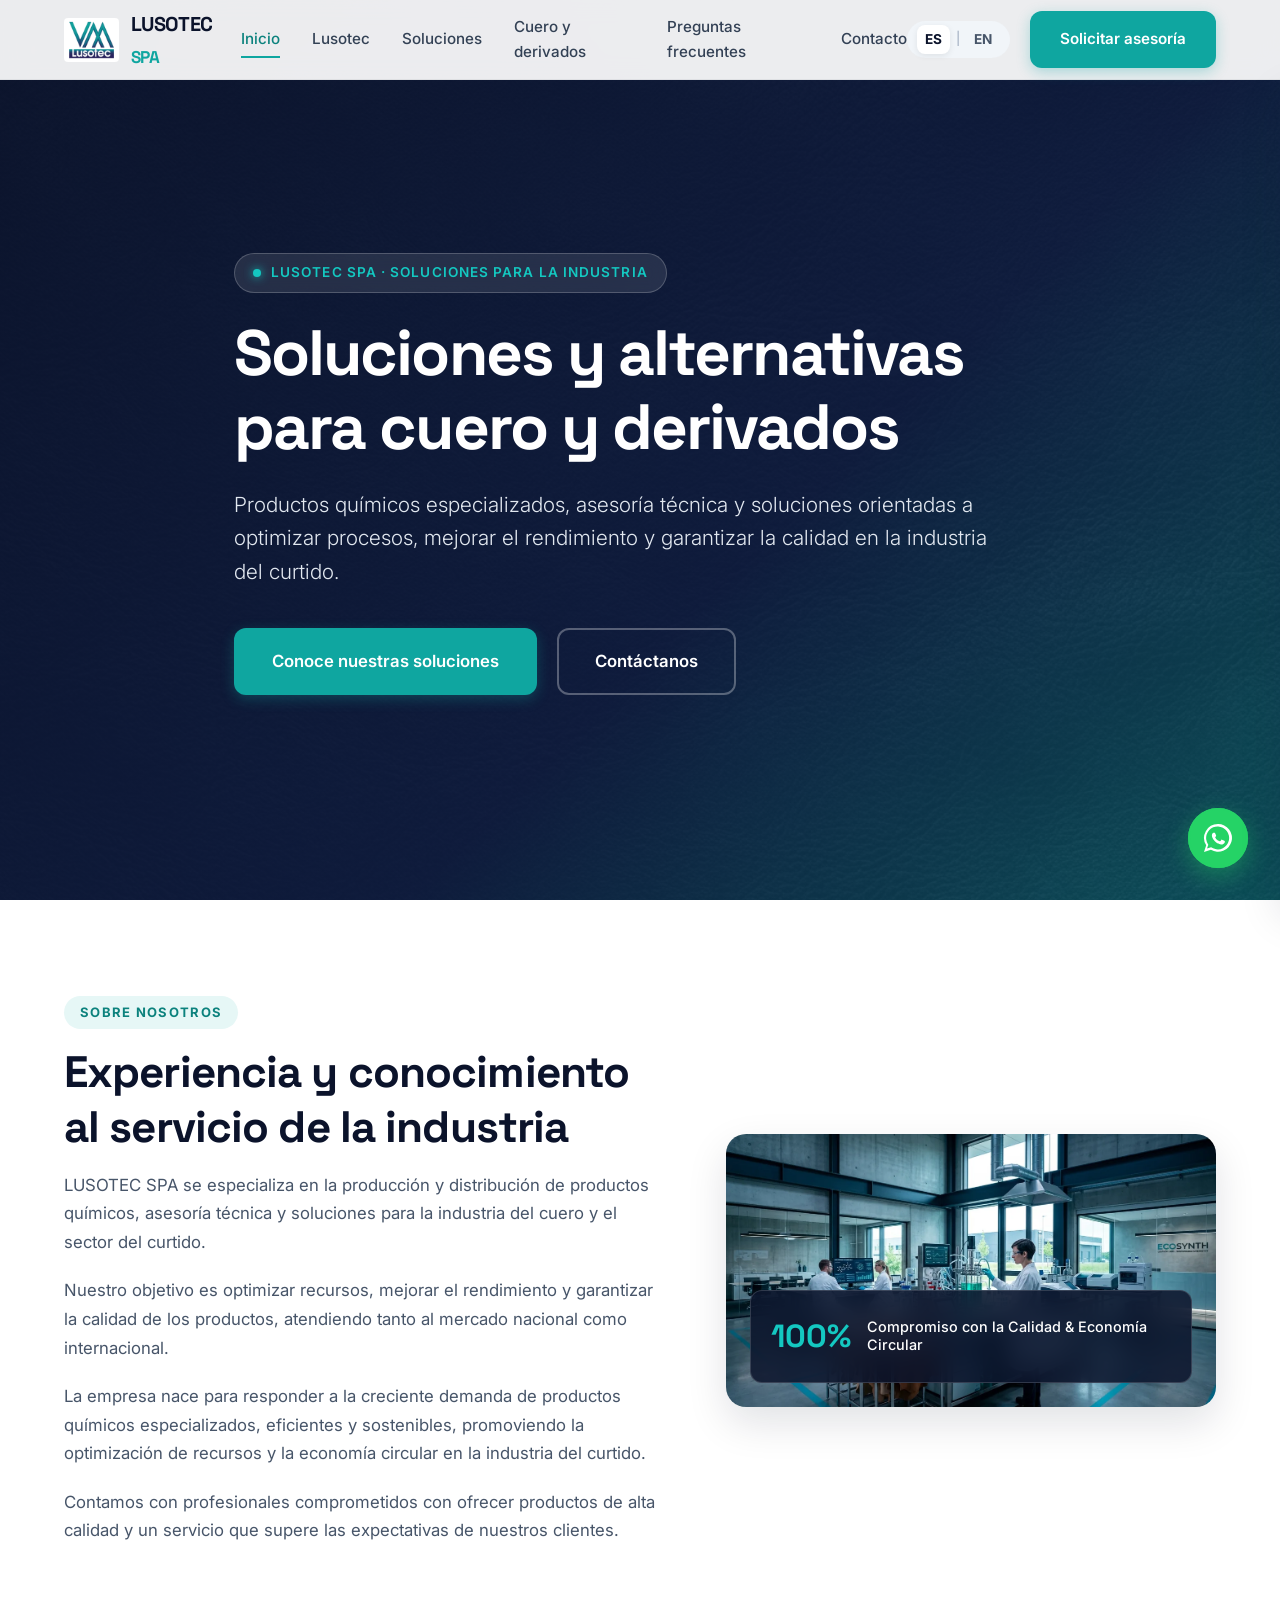
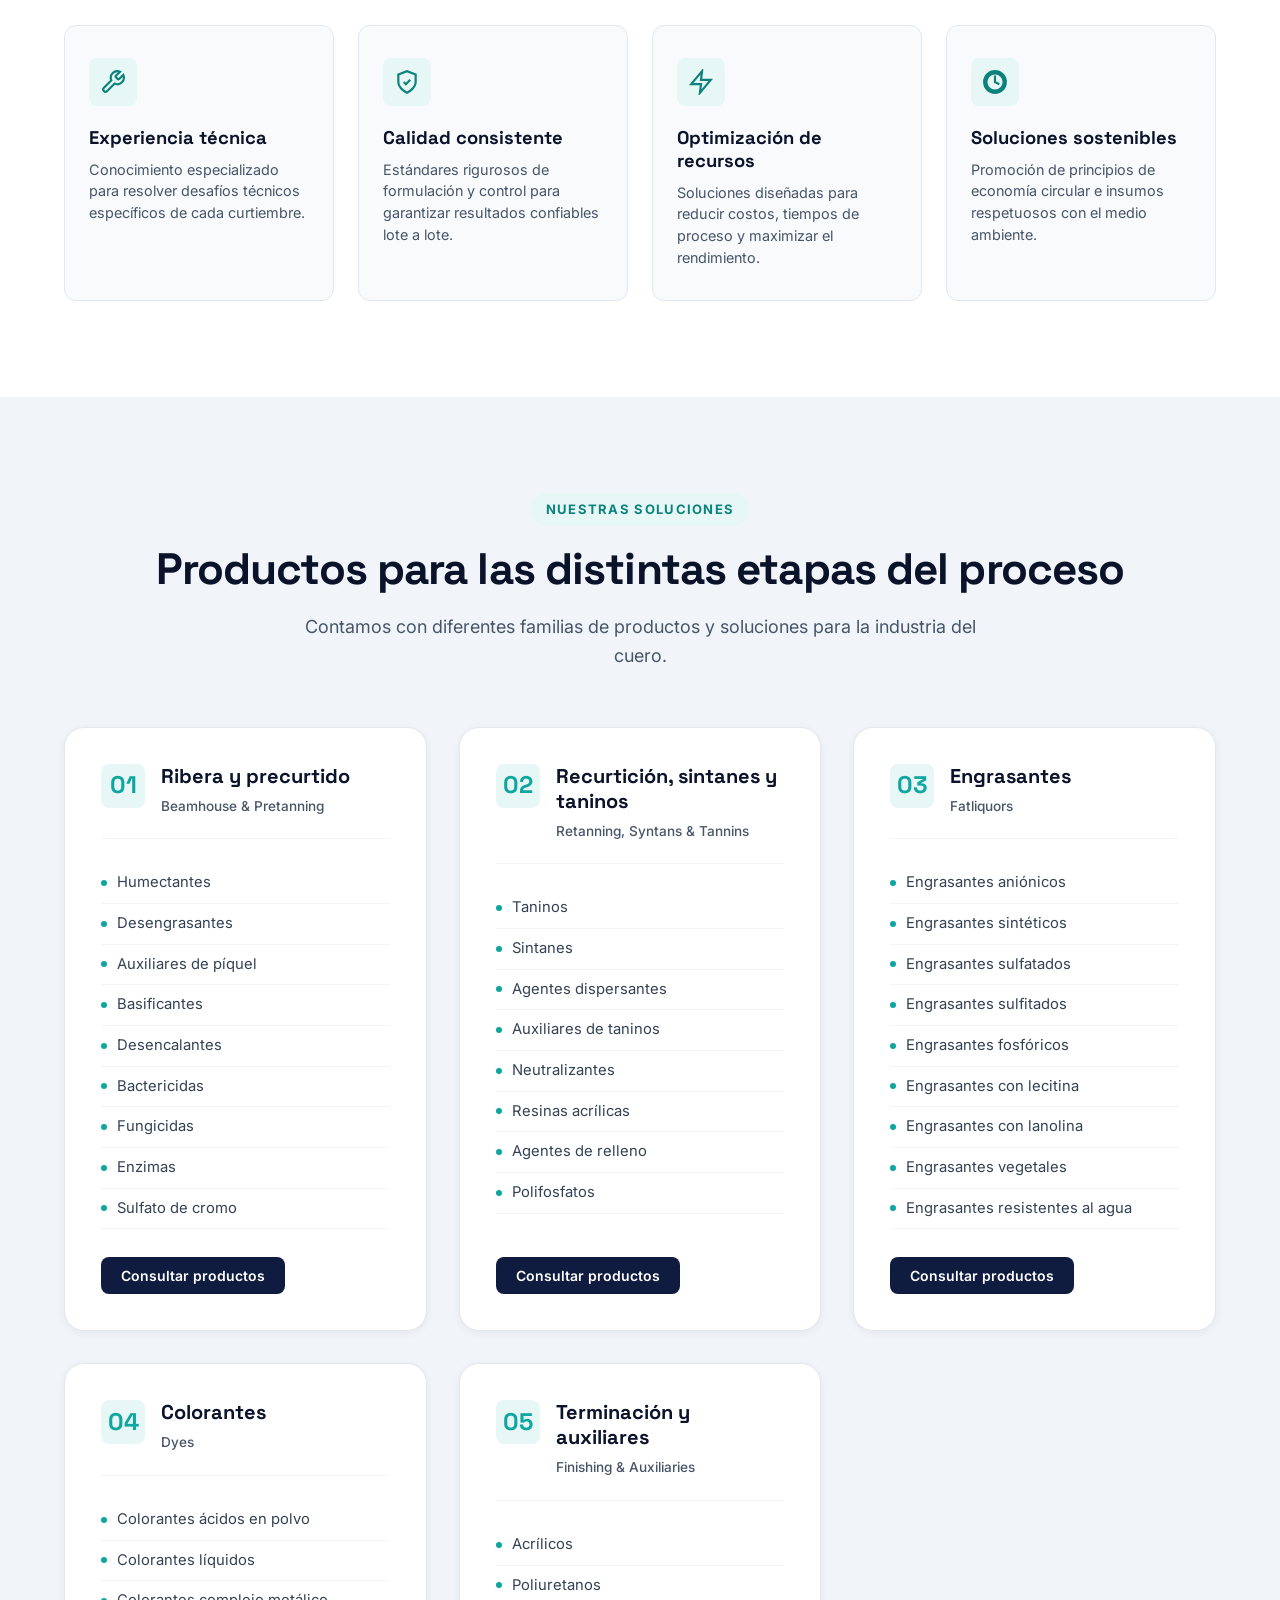
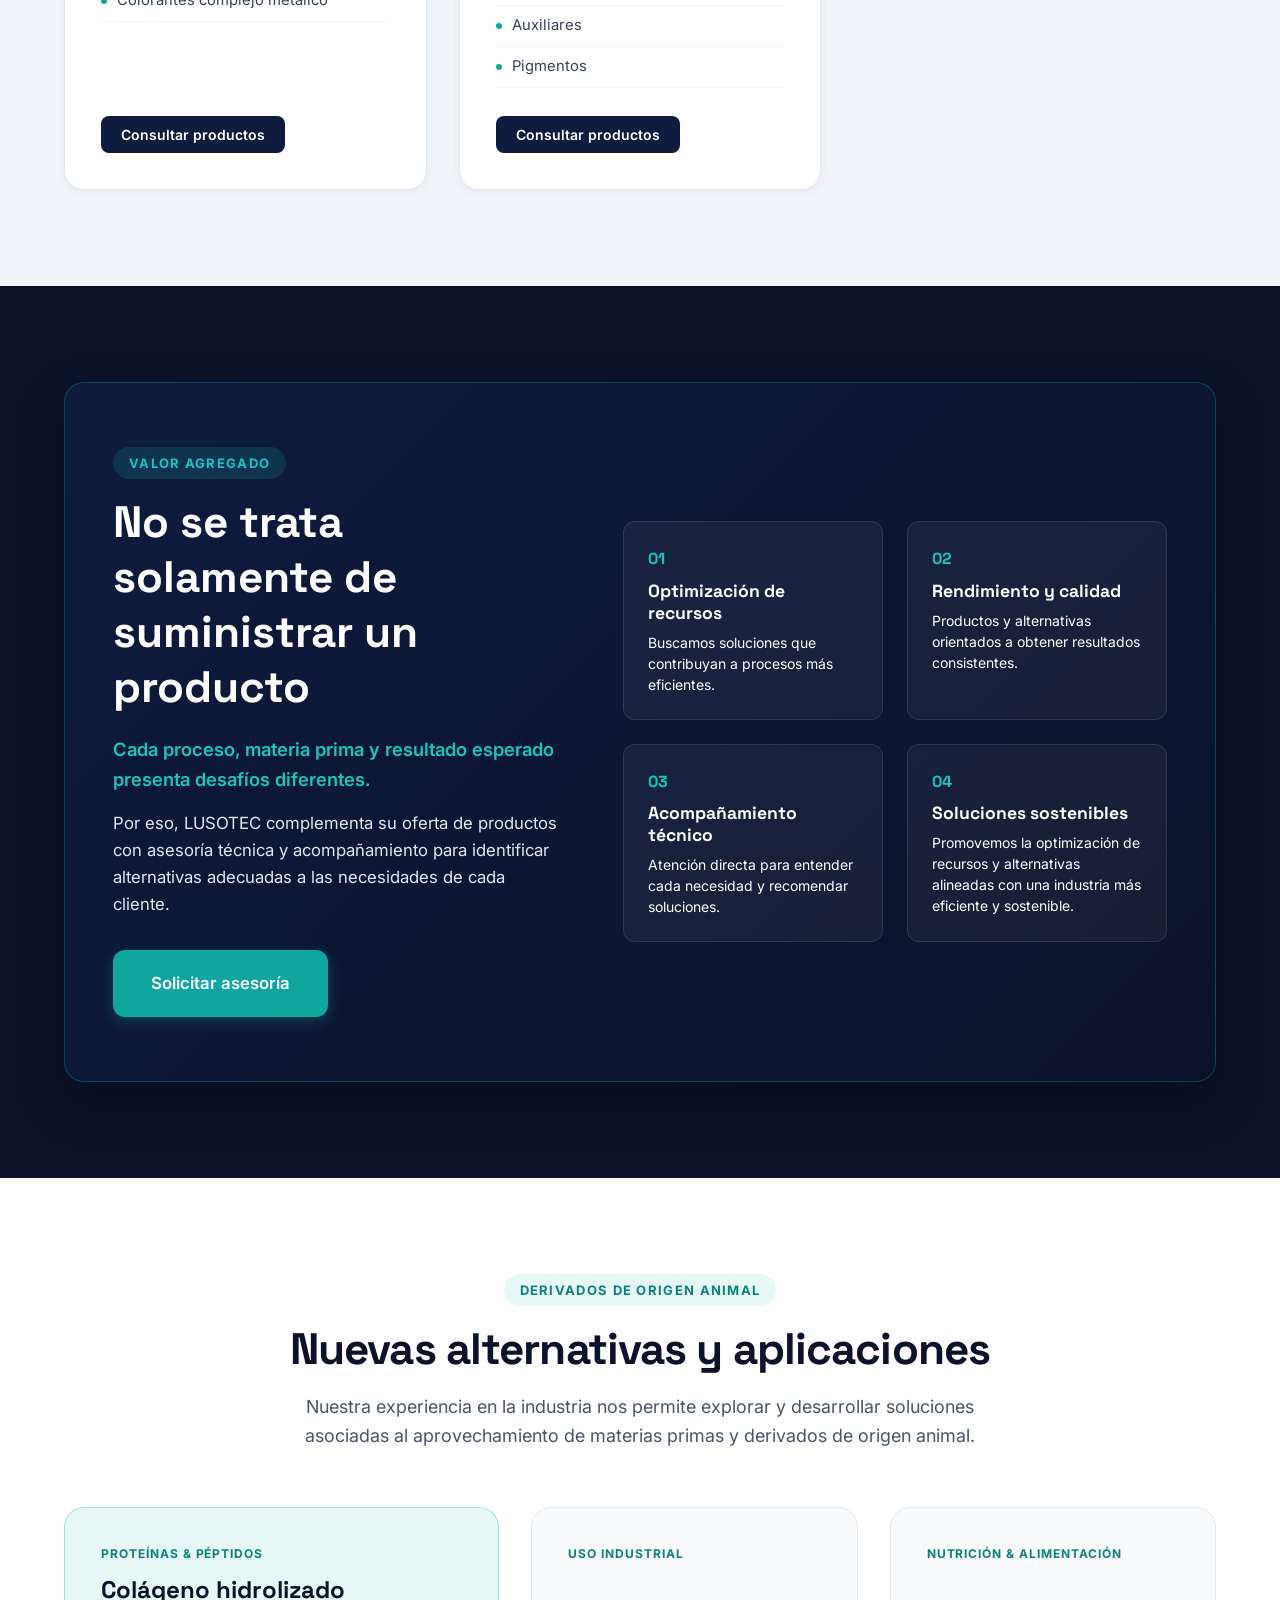
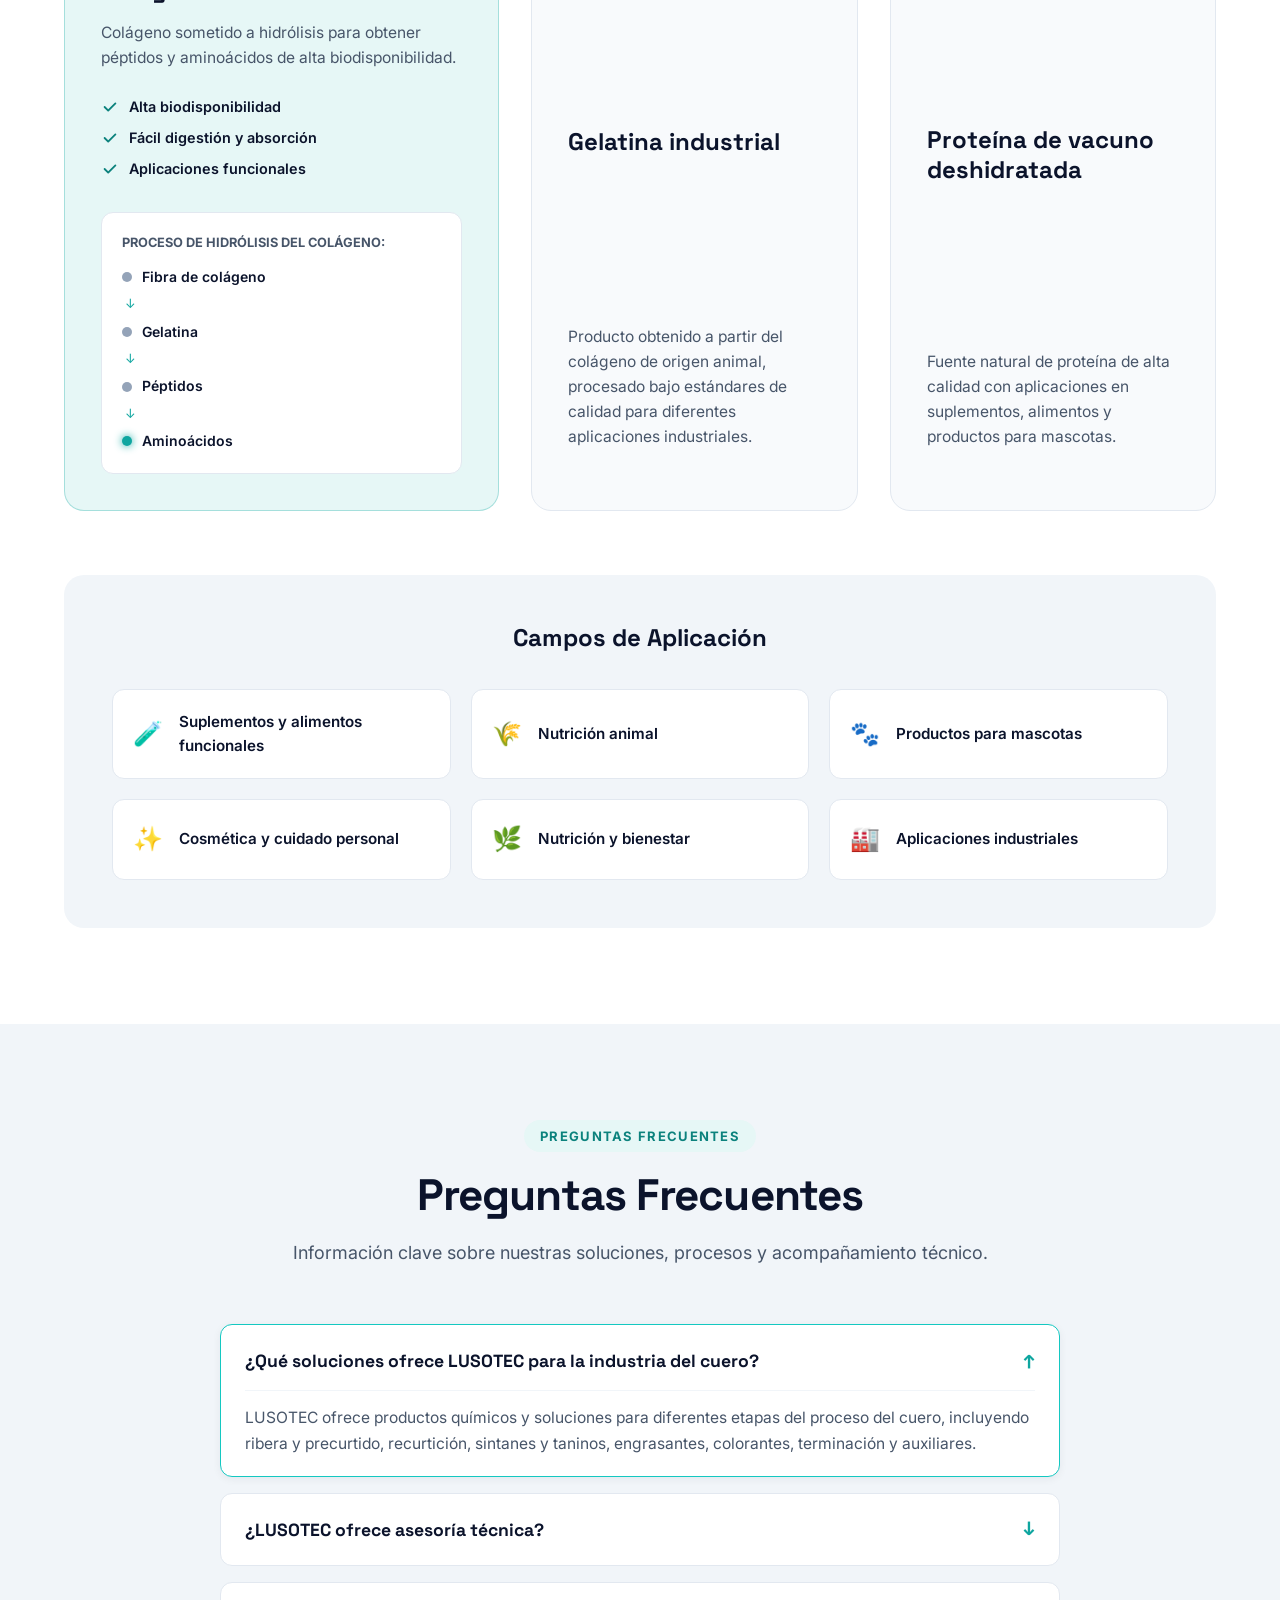
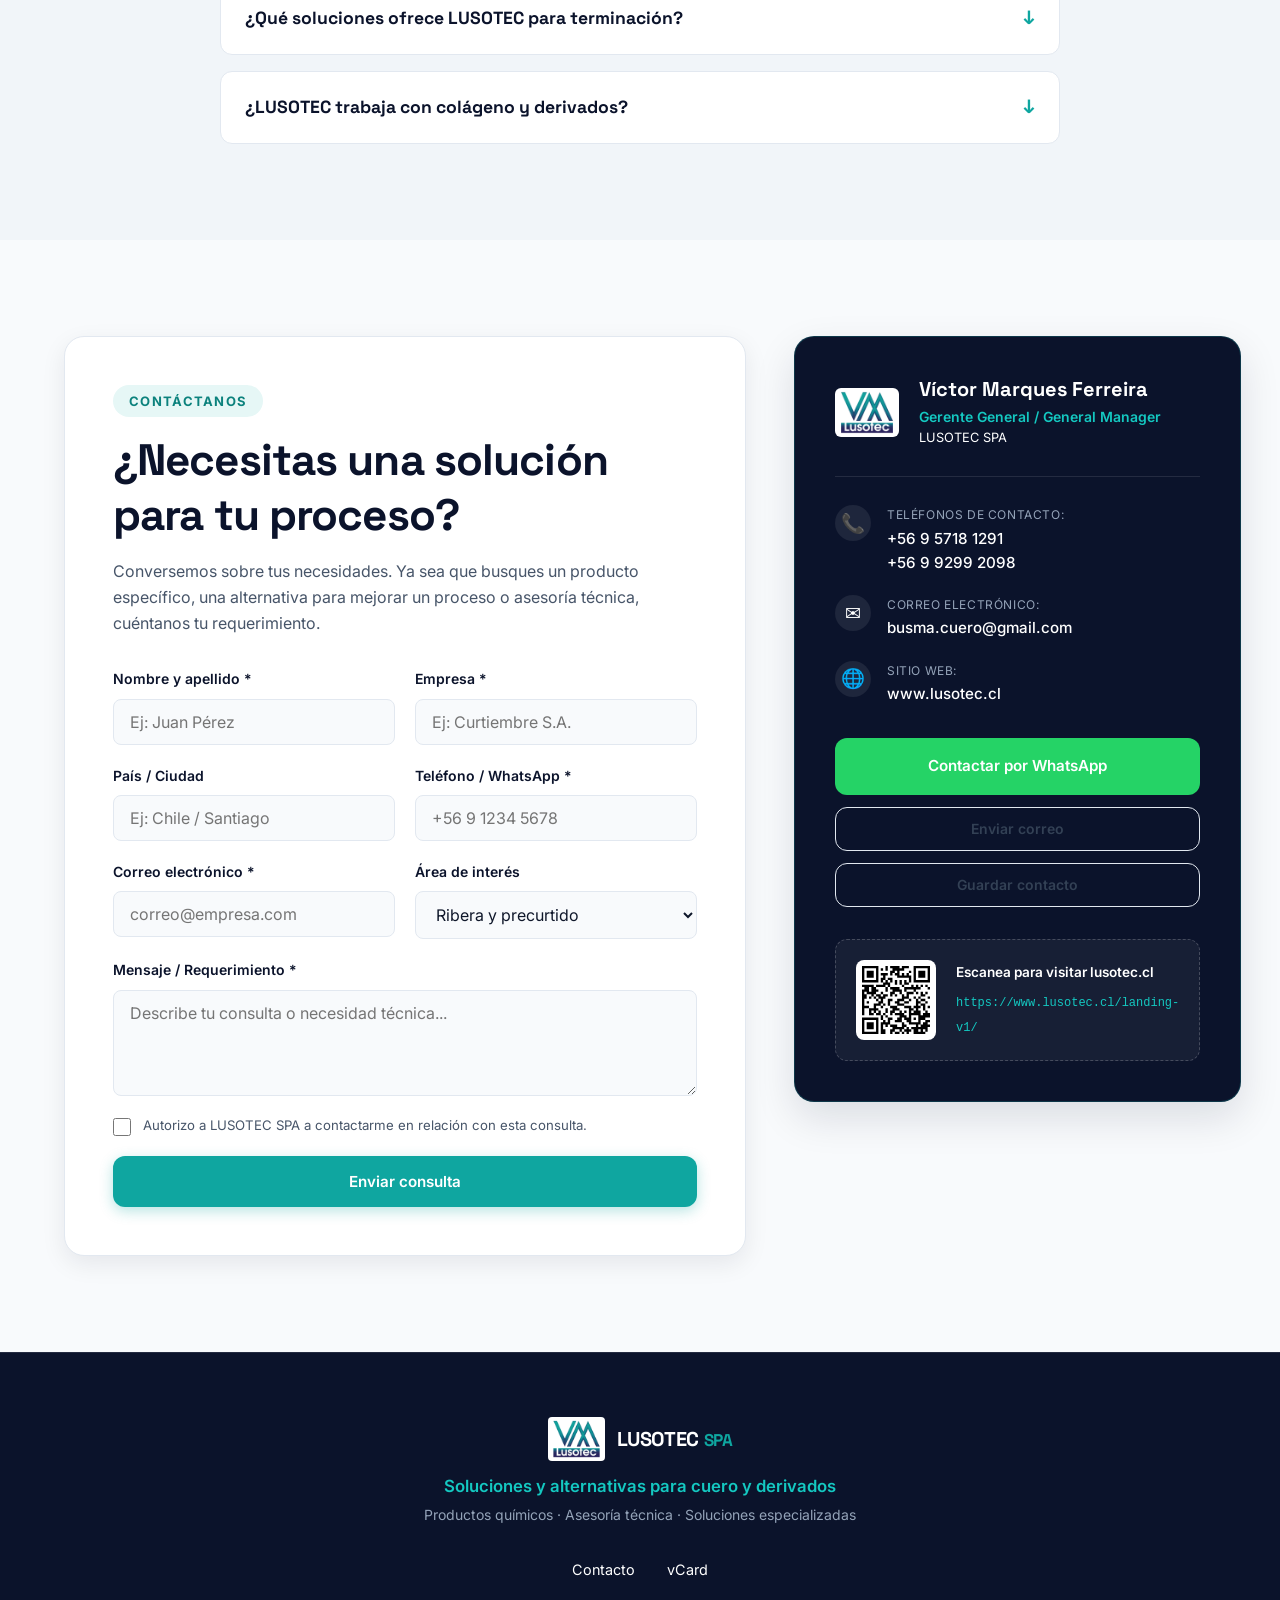
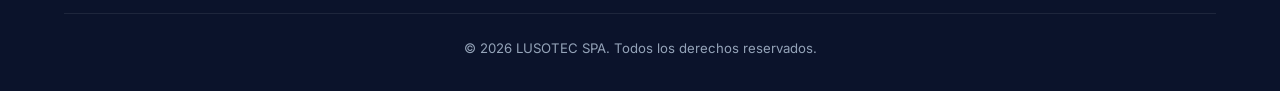
==== commit edfb0db1: "perf: optimize Lusotec assets and prepare production deploy" ====
--- a/landing-v1/index.html
+++ b/landing-v1/index.html
@@ -4,7 +4,7 @@
     <meta charset="UTF-8">
     <meta name="viewport" content="width=device-width, initial-scale=1.0">
     
-    <!-- Title & Meta Description (Exact approved SEO strings) -->
+    <!-- Title & Meta Description (Español) -->
     <title>LUSOTEC SPA | Productos químicos y asesoría técnica para cuero</title>
     <meta name="description" content="Productos químicos especializados, asesoría técnica y soluciones para la industria del cuero. Conoce las soluciones de LUSOTEC SPA.">
     
@@ -12,9 +12,15 @@
     <meta name="robots" content="noindex, nofollow">
     <link rel="canonical" href="https://www.lusotec.cl/landing-v1/">
 
-    <base href="./">
-
-    <!-- Open Graph Meta Tags -->
+    <!-- Hreflang Tags (Desarrollo) -->
+    <link rel="alternate" hreflang="es" href="https://www.lusotec.cl/landing-v1/">
+    <link rel="alternate" hreflang="en" href="https://www.lusotec.cl/landing-v1/en/">
+    <link rel="alternate" hreflang="x-default" href="https://www.lusotec.cl/landing-v1/">
+
+    <!-- Preload Critical Hero Image (LCP Element) -->
+    <link rel="preload" as="image" href="assets/leather-bg.webp" type="image/webp">
+
+    <!-- Open Graph Meta Tags (Español) -->
     <meta property="og:title" content="LUSOTEC SPA | Productos químicos y asesoría técnica para cuero">
     <meta property="og:description" content="Productos químicos especializados, asesoría técnica y soluciones para la industria del cuero. Conoce las soluciones de LUSOTEC SPA.">
     <meta property="og:type" content="website">
@@ -30,16 +36,16 @@
     <meta name="twitter:description" content="Productos químicos especializados, asesoría técnica y soluciones para la industria del cuero. Conoce las soluciones de LUSOTEC SPA.">
     <meta name="twitter:image" content="https://www.lusotec.cl/landing-v1/assets/logo-lusotec.jpg">
 
-    <!-- Favicon -->
-    <link rel="icon" type="image/jpeg" href="./assets/logo-lusotec.jpg">
+    <!-- Favicon (Optimized WebP with JPG fallback) -->
+    <link rel="icon" type="image/webp" href="assets/logo-lusotec.webp">
 
     <!-- Fonts & CSS -->
     <link rel="preconnect" href="https://fonts.googleapis.com">
     <link rel="preconnect" href="https://fonts.gstatic.com" crossorigin>
     <link href="https://fonts.googleapis.com/css2?family=Inter:wght@300;400;500;600;700&family=Space+Grotesk:wght@500;600;700;800&display=swap" rel="stylesheet">
-    <link rel="stylesheet" href="./style.css">
-
-    <!-- Structured Data (JSON-LD) - Organization, WebSite, ContactPoint, FAQPage -->
+    <link rel="stylesheet" href="style.css">
+
+    <!-- Structured Data (JSON-LD) - Organization, WebSite, ContactPoint, FAQPage (Español) -->
     <script type="application/ld+json">
     {
       "@context": "https://schema.org",
@@ -90,11 +96,12 @@
           "publisher": {
             "@id": "https://www.lusotec.cl/#organization"
           },
-          "inLanguage": ["es-CL", "en-US"]
+          "inLanguage": "es-CL"
         },
         {
           "@type": "FAQPage",
           "@id": "https://www.lusotec.cl/landing-v1/#faq",
+          "inLanguage": "es-CL",
           "mainEntity": [
             {
               "@type": "Question",
@@ -152,30 +159,33 @@
     <header class="header" id="header">
         <div class="container header-container">
             <a href="#hero" class="brand">
-                <img src="./assets/logo-lusotec.jpg" alt="LUSOTEC SPA - Productos químicos para la industria del cuero" class="brand-logo" width="160" height="44">
+                <picture>
+                    <source srcset="assets/logo-lusotec.webp" type="image/webp">
+                    <img src="assets/logo-lusotec.jpg" alt="LUSOTEC SPA - Productos químicos para la industria del cuero" class="brand-logo" width="160" height="44">
+                </picture>
                 <span class="brand-title">LUSOTEC <span class="brand-sub">SPA</span></span>
             </a>
 
             <!-- Desktop Navigation Links -->
             <nav class="nav-desktop" aria-label="Navegación principal">
-                <a href="#hero" class="nav-link active" data-i18n="nav_home">Inicio</a>
-                <a href="#sobre-lusotec" class="nav-link" data-i18n="nav_about">Lusotec</a>
-                <a href="#soluciones" class="nav-link" data-i18n="nav_solutions">Soluciones</a>
-                <a href="#cuero-derivados" class="nav-link" data-i18n="nav_derivatives">Cuero y derivados</a>
-                <a href="#faq" class="nav-link" data-i18n="nav_faq">Preguntas frecuentes</a>
-                <a href="#contacto" class="nav-link" data-i18n="nav_contact">Contacto</a>
+                <a href="#hero" class="nav-link active">Inicio</a>
+                <a href="#sobre-lusotec" class="nav-link">Lusotec</a>
+                <a href="#soluciones" class="nav-link">Soluciones</a>
+                <a href="#cuero-derivados" class="nav-link">Cuero y derivados</a>
+                <a href="#faq" class="nav-link">Preguntas frecuentes</a>
+                <a href="#contacto" class="nav-link">Contacto</a>
             </nav>
 
             <div class="header-actions">
-                <!-- Language Selector ES | EN -->
+                <!-- Real URL Language Selector ES | EN -->
                 <div class="lang-selector">
-                    <button class="lang-btn active" id="btn-lang-es" onclick="switchLanguage('es')" aria-label="Cambiar idioma a Español">ES</button>
+                    <a href="./" class="lang-btn active" aria-label="Idioma actual: Español">ES</a>
                     <span class="lang-divider" aria-hidden="true">|</span>
-                    <button class="lang-btn" id="btn-lang-en" onclick="switchLanguage('en')" aria-label="Switch language to English">EN</button>
+                    <a href="en/" class="lang-btn" aria-label="Switch language to English">EN</a>
                 </div>
 
                 <!-- Header CTA Button -->
-                <a href="#contacto" class="btn btn-primary header-cta" data-i18n="cta_header">Solicitar asesoría</a>
+                <a href="#contacto" class="btn btn-primary header-cta">Solicitar asesoría</a>
 
                 <!-- Mobile Hamburger Button -->
                 <button class="menu-toggle" id="menu-toggle" aria-label="Abrir menú de navegación">
@@ -189,18 +199,18 @@
         <!-- Mobile Drawer Navigation -->
         <div class="nav-mobile" id="nav-mobile">
             <div class="nav-mobile-content">
-                <a href="#hero" class="nav-mobile-link" onclick="closeMobileMenu()" data-i18n="nav_home">Inicio</a>
-                <a href="#sobre-lusotec" class="nav-mobile-link" onclick="closeMobileMenu()" data-i18n="nav_about">Lusotec</a>
-                <a href="#soluciones" class="nav-mobile-link" onclick="closeMobileMenu()" data-i18n="nav_solutions">Soluciones</a>
-                <a href="#cuero-derivados" class="nav-mobile-link" onclick="closeMobileMenu()" data-i18n="nav_derivatives">Cuero y derivados</a>
-                <a href="#faq" class="nav-mobile-link" onclick="closeMobileMenu()" data-i18n="nav_faq">Preguntas frecuentes</a>
-                <a href="#contacto" class="nav-mobile-link" onclick="closeMobileMenu()" data-i18n="nav_contact">Contacto</a>
+                <a href="#hero" class="nav-mobile-link" onclick="closeMobileMenu()">Inicio</a>
+                <a href="#sobre-lusotec" class="nav-mobile-link" onclick="closeMobileMenu()">Lusotec</a>
+                <a href="#soluciones" class="nav-mobile-link" onclick="closeMobileMenu()">Soluciones</a>
+                <a href="#cuero-derivados" class="nav-mobile-link" onclick="closeMobileMenu()">Cuero y derivados</a>
+                <a href="#faq" class="nav-mobile-link" onclick="closeMobileMenu()">Preguntas frecuentes</a>
+                <a href="#contacto" class="nav-mobile-link" onclick="closeMobileMenu()">Contacto</a>
                 <div class="mobile-lang">
-                    <span data-i18n="language_label">Idioma:</span>
-                    <button class="lang-btn active" id="btn-lang-es-mob" onclick="switchLanguage('es')">Español</button>
-                    <button class="lang-btn" id="btn-lang-en-mob" onclick="switchLanguage('en')">English</button>
-                </div>
-                <a href="#contacto" class="btn btn-primary mobile-cta" onclick="closeMobileMenu()" data-i18n="cta_header">Solicitar asesoría</a>
+                    <span>Idioma:</span>
+                    <a href="./" class="lang-btn active">Español</a>
+                    <a href="en/" class="lang-btn">English</a>
+                </div>
+                <a href="#contacto" class="btn btn-primary mobile-cta" onclick="closeMobileMenu()">Solicitar asesoría</a>
             </div>
         </div>
     </header>
@@ -209,18 +219,18 @@
     <main>
         <!-- Hero Section -->
         <section class="hero" id="hero">
-            <div class="hero-bg" style="background-image: url('./assets/leather-bg.jpg');"></div>
+            <div class="hero-bg" style="background-image: url('assets/leather-bg.webp');"></div>
             <div class="hero-overlay"></div>
             <div class="container hero-container">
                 <div class="hero-badge">
                     <span class="pulse-dot"></span>
-                    <span data-i18n="hero_badge">LUSOTEC SPA · SOLUCIONES PARA LA INDUSTRIA</span>
-                </div>
-                <h1 class="hero-title" data-i18n="hero_title">Soluciones y alternativas para cuero y derivados</h1>
-                <p class="hero-text" data-i18n="hero_text">Productos químicos especializados, asesoría técnica y soluciones orientadas a optimizar procesos, mejorar el rendimiento y garantizar la calidad en la industria del curtido.</p>
+                    <span>LUSOTEC SPA · SOLUCIONES PARA LA INDUSTRIA</span>
+                </div>
+                <h1 class="hero-title">Soluciones y alternativas para cuero y derivados</h1>
+                <p class="hero-text">Productos químicos especializados, asesoría técnica y soluciones orientadas a optimizar procesos, mejorar el rendimiento y garantizar la calidad en la industria del curtido.</p>
                 <div class="hero-actions">
-                    <a href="#soluciones" class="btn btn-primary btn-lg" data-i18n="hero_cta_main">Conoce nuestras soluciones</a>
-                    <a href="#contacto" class="btn btn-outline btn-lg" data-i18n="hero_cta_sec">Contáctanos</a>
+                    <a href="#soluciones" class="btn btn-primary btn-lg">Conoce nuestras soluciones</a>
+                    <a href="#contacto" class="btn btn-outline btn-lg">Contáctanos</a>
                 </div>
             </div>
         </section>
@@ -230,20 +240,23 @@
             <div class="container">
                 <div class="about-grid">
                     <div class="about-content">
-                        <span class="section-tag" data-i18n="about_tag">SOBRE NOSOTROS</span>
-                        <h2 class="section-title" data-i18n="about_title">Experiencia y conocimiento al servicio de la industria</h2>
+                        <span class="section-tag">SOBRE NOSOTROS</span>
+                        <h2 class="section-title">Experiencia y conocimiento al servicio de la industria</h2>
                         <div class="about-paragraphs">
-                            <p data-i18n="about_p1">LUSOTEC SPA se especializa en la producción y distribución de productos químicos, asesoría técnica y soluciones innovadoras para el sector del curtido.</p>
-                            <p data-i18n="about_p2">Nuestro objetivo es optimizar recursos, mejorar el rendimiento y garantizar la calidad de los productos, atendiendo tanto al mercado nacional como internacional.</p>
-                            <p data-i18n="about_p3">La empresa nace para responder a la creciente demanda de productos químicos especializados, eficientes y sostenibles, promoviendo la optimización de recursos y la economía circular en la industria del curtido.</p>
-                            <p data-i18n="about_p4">Contamos con profesionales comprometidos con ofrecer productos de alta calidad y un servicio que supere las expectativas de nuestros clientes.</p>
+                            <p>LUSOTEC SPA se especializa en la producción y distribución de productos químicos, asesoría técnica y soluciones para la industria del cuero y el sector del curtido.</p>
+                            <p>Nuestro objetivo es optimizar recursos, mejorar el rendimiento y garantizar la calidad de los productos, atendiendo tanto al mercado nacional como internacional.</p>
+                            <p>La empresa nace para responder a la creciente demanda de productos químicos especializados, eficientes y sostenibles, promoviendo la optimización de recursos y la economía circular en la industria del curtido.</p>
+                            <p>Contamos con profesionales comprometidos con ofrecer productos de alta calidad y un servicio que supere las expectativas de nuestros clientes.</p>
                         </div>
                     </div>
                     <div class="about-image-wrapper">
-                        <img src="./assets/lab-bg.jpg" alt="Laboratorio de formulación y control de calidad de productos químicos para curtido Lusotec" class="about-img" width="600" height="400" loading="lazy">
+                        <picture>
+                            <source srcset="assets/lab-bg.webp" type="image/webp">
+                            <img src="assets/lab-bg.jpg" alt="Laboratorio de formulación y control de calidad de productos químicos para curtido Lusotec" class="about-img" width="600" height="400" loading="lazy">
+                        </picture>
                         <div class="about-img-badge">
                             <span class="badge-number">100%</span>
-                            <span class="badge-text" data-i18n="about_badge_text">Compromiso con la Calidad & Economía Circular</span>
+                            <span class="badge-text">Compromiso con la Calidad & Economía Circular</span>
                         </div>
                     </div>
                 </div>
@@ -254,32 +267,32 @@
                         <div class="value-icon">
                             <svg viewBox="0 0 24 24" fill="none" stroke="currentColor" stroke-width="2" aria-hidden="true"><path d="M14.7 6.3a1 1 0 0 0 0 1.4l1.6 1.6a1 1 0 0 0 1.4 0l3.77-3.77a6 6 0 0 1-7.94 7.94l-6.91 6.91a2.12 2.12 0 0 1-3-3l6.91-6.91a6 6 0 0 1 7.94-7.94l-3.76 3.76z"/></svg>
                         </div>
-                        <h3 class="value-title" data-i18n="val_1_title">Experiencia técnica</h3>
-                        <p class="value-desc" data-i18n="val_1_desc">Conocimiento especializado para resolver desafíos técnicos específicos de cada curtiembre.</p>
+                        <h3 class="value-title">Experiencia técnica</h3>
+                        <p class="value-desc">Conocimiento especializado para resolver desafíos técnicos específicos de cada curtiembre.</p>
                     </div>
 
                     <div class="value-card">
                         <div class="value-icon">
                             <svg viewBox="0 0 24 24" fill="none" stroke="currentColor" stroke-width="2" aria-hidden="true"><path d="M12 22s8-4 8-10V5l-8-3-8 3v7c0 6 8 10 8 10z"/><path d="m9 12 2 2 4-4"/></svg>
                         </div>
-                        <h3 class="value-title" data-i18n="val_2_title">Calidad consistente</h3>
-                        <p class="value-desc" data-i18n="val_2_desc">Estándares rigurosos de formulación y control para garantizar resultados confiables lote a lote.</p>
+                        <h3 class="value-title">Calidad consistente</h3>
+                        <p class="value-desc">Estándares rigurosos de formulación y control para garantizar resultados confiables lote a lote.</p>
                     </div>
 
                     <div class="value-card">
                         <div class="value-icon">
                             <svg viewBox="0 0 24 24" fill="none" stroke="currentColor" stroke-width="2" aria-hidden="true"><path d="M13 2L3 14h9l-1 8 10-12h-9l1-8z"/></svg>
                         </div>
-                        <h3 class="value-title" data-i18n="val_3_title">Optimización de recursos</h3>
-                        <p class="value-desc" data-i18n="val_3_desc">Soluciones diseñadas para reducir costos, tiempos de proceso y maximizar el rendimiento.</p>
+                        <h3 class="value-title">Optimización de recursos</h3>
+                        <p class="value-desc">Soluciones diseñadas para reducir costos, tiempos de proceso y maximizar el rendimiento.</p>
                     </div>
 
                     <div class="value-card">
                         <div class="value-icon">
                             <svg viewBox="0 0 24 24" fill="none" stroke="currentColor" stroke-width="2" aria-hidden="true"><path d="M12 2a10 10 0 1 0 10 10A10 10 0 0 0 12 2zm0 18a8 8 0 1 1 8-8 8 8 0 0 1-8 8z"/><path d="M12 6v6l4 2"/></svg>
                         </div>
-                        <h3 class="value-title" data-i18n="val_4_title">Soluciones sostenibles</h3>
-                        <p class="value-desc" data-i18n="val_4_desc">Promoción de principios de economía circular e insumos respetuosos con el medio ambiente.</p>
+                        <h3 class="value-title">Soluciones sostenibles</h3>
+                        <p class="value-desc">Promoción de principios de economía circular e insumos respetuosos con el medio ambiente.</p>
                     </div>
                 </div>
             </div>
@@ -289,9 +302,9 @@
         <section class="section solutions-section" id="soluciones">
             <div class="container">
                 <div class="section-header text-center">
-                    <span class="section-tag" data-i18n="solutions_tag">NUESTRAS SOLUCIONES</span>
-                    <h2 class="section-title" data-i18n="solutions_title">Productos para las distintas etapas del proceso</h2>
-                    <p class="section-subtitle" data-i18n="solutions_subtitle">Contamos con diferentes familias de productos y soluciones para la industria del cuero.</p>
+                    <span class="section-tag">NUESTRAS SOLUCIONES</span>
+                    <h2 class="section-title">Productos para las distintas etapas del proceso</h2>
+                    <p class="section-subtitle">Contamos con diferentes familias de productos y soluciones para la industria del cuero.</p>
                 </div>
 
                 <div class="categories-grid">
@@ -300,14 +313,23 @@
                         <div class="category-header">
                             <div class="category-num">01</div>
                             <div>
-                                <h3 class="category-title" data-i18n="cat_1_title">Ribera y precurtido</h3>
-                                <span class="category-subtitle" data-i18n="cat_1_sub">Beamhouse & Pretanning</span>
-                            </div>
-                        </div>
-                        <ul class="category-list" id="cat-list-1">
+                                <h3 class="category-title">Ribera y precurtido</h3>
+                                <span class="category-subtitle">Beamhouse & Pretanning</span>
+                            </div>
+                        </div>
+                        <ul class="category-list">
+                            <li>Humectantes</li>
+                            <li>Desengrasantes</li>
+                            <li>Auxiliares de píquel</li>
+                            <li>Basificantes</li>
+                            <li>Desencalantes</li>
+                            <li>Bactericidas</li>
+                            <li>Fungicidas</li>
+                            <li>Enzimas</li>
+                            <li>Sulfato de cromo</li>
                         </ul>
                         <div class="category-footer">
-                            <button onclick="selectCategoryAndScroll('Ribera y precurtido')" class="btn btn-secondary btn-sm" data-i18n="cat_cta">Consultar productos</button>
+                            <button onclick="selectCategoryAndScroll('Ribera y precurtido')" class="btn btn-secondary btn-sm">Consultar productos</button>
                         </div>
                     </div>
 
@@ -316,14 +338,22 @@
                         <div class="category-header">
                             <div class="category-num">02</div>
                             <div>
-                                <h3 class="category-title" data-i18n="cat_2_title">Recurtición, sintanes y taninos</h3>
-                                <span class="category-subtitle" data-i18n="cat_2_sub">Retanning, Syntans & Tannins</span>
-                            </div>
-                        </div>
-                        <ul class="category-list" id="cat-list-2">
+                                <h3 class="category-title">Recurtición, sintanes y taninos</h3>
+                                <span class="category-subtitle">Retanning, Syntans & Tannins</span>
+                            </div>
+                        </div>
+                        <ul class="category-list">
+                            <li>Taninos</li>
+                            <li>Sintanes</li>
+                            <li>Agentes dispersantes</li>
+                            <li>Auxiliares de taninos</li>
+                            <li>Neutralizantes</li>
+                            <li>Resinas acrílicas</li>
+                            <li>Agentes de relleno</li>
+                            <li>Polifosfatos</li>
                         </ul>
                         <div class="category-footer">
-                            <button onclick="selectCategoryAndScroll('Recurtición, sintanes y taninos')" class="btn btn-secondary btn-sm" data-i18n="cat_cta">Consultar productos</button>
+                            <button onclick="selectCategoryAndScroll('Recurtición, sintanes y taninos')" class="btn btn-secondary btn-sm">Consultar productos</button>
                         </div>
                     </div>
 
@@ -332,14 +362,23 @@
                         <div class="category-header">
                             <div class="category-num">03</div>
                             <div>
-                                <h3 class="category-title" data-i18n="cat_3_title">Engrasantes</h3>
-                                <span class="category-subtitle" data-i18n="cat_3_sub">Fatliquors</span>
-                            </div>
-                        </div>
-                        <ul class="category-list" id="cat-list-3">
+                                <h3 class="category-title">Engrasantes</h3>
+                                <span class="category-subtitle">Fatliquors</span>
+                            </div>
+                        </div>
+                        <ul class="category-list">
+                            <li>Engrasantes aniónicos</li>
+                            <li>Engrasantes sintéticos</li>
+                            <li>Engrasantes sulfatados</li>
+                            <li>Engrasantes sulfitados</li>
+                            <li>Engrasantes fosfóricos</li>
+                            <li>Engrasantes con lecitina</li>
+                            <li>Engrasantes con lanolina</li>
+                            <li>Engrasantes vegetales</li>
+                            <li>Engrasantes resistentes al agua</li>
                         </ul>
                         <div class="category-footer">
-                            <button onclick="selectCategoryAndScroll('Engrasantes')" class="btn btn-secondary btn-sm" data-i18n="cat_cta">Consultar productos</button>
+                            <button onclick="selectCategoryAndScroll('Engrasantes')" class="btn btn-secondary btn-sm">Consultar productos</button>
                         </div>
                     </div>
 
@@ -348,31 +387,37 @@
                         <div class="category-header">
                             <div class="category-num">04</div>
                             <div>
-                                <h3 class="category-title" data-i18n="cat_4_title">Colorantes</h3>
-                                <span class="category-subtitle" data-i18n="cat_4_sub">Dyes</span>
-                            </div>
-                        </div>
-                        <ul class="category-list" id="cat-list-4">
+                                <h3 class="category-title">Colorantes</h3>
+                                <span class="category-subtitle">Dyes</span>
+                            </div>
+                        </div>
+                        <ul class="category-list">
+                            <li>Colorantes ácidos en polvo</li>
+                            <li>Colorantes líquidos</li>
+                            <li>Colorantes complejo metálico</li>
                         </ul>
                         <div class="category-footer">
-                            <button onclick="selectCategoryAndScroll('Colorantes')" class="btn btn-secondary btn-sm" data-i18n="cat_cta">Consultar productos</button>
-                        </div>
-                    </div>
-
-                    <!-- Categoría 5: Terminación y Auxiliares (Simplificado: Acrílicos, Poliuretanos, Auxiliares, Pigmentos) -->
+                            <button onclick="selectCategoryAndScroll('Colorantes')" class="btn btn-secondary btn-sm">Consultar productos</button>
+                        </div>
+                    </div>
+
+                    <!-- Categoría 5: Terminación y Auxiliares -->
                     <div class="category-card">
                         <div class="category-header">
                             <div class="category-num">05</div>
                             <div>
-                                <h3 class="category-title" data-i18n="cat_5_title">Terminación y auxiliares</h3>
-                                <span class="category-subtitle" data-i18n="cat_5_sub">Finishing & Auxiliaries</span>
-                            </div>
-                        </div>
-                        <ul class="category-list" id="cat-list-5">
-                            <!-- Dynamically loaded: Acrílicos, Poliuretanos, Auxiliares, Pigmentos -->
+                                <h3 class="category-title">Terminación y auxiliares</h3>
+                                <span class="category-subtitle">Finishing & Auxiliaries</span>
+                            </div>
+                        </div>
+                        <ul class="category-list">
+                            <li>Acrílicos</li>
+                            <li>Poliuretanos</li>
+                            <li>Auxiliares</li>
+                            <li>Pigmentos</li>
                         </ul>
                         <div class="category-footer">
-                            <button onclick="selectCategoryAndScroll('Terminación y auxiliares')" class="btn btn-secondary btn-sm" data-i18n="cat_cta">Consultar productos</button>
+                            <button onclick="selectCategoryAndScroll('Terminación y auxiliares')" class="btn btn-secondary btn-sm">Consultar productos</button>
                         </div>
                     </div>
                 </div>
@@ -384,33 +429,33 @@
             <div class="container">
                 <div class="advice-card-wrapper">
                     <div class="advice-main">
-                        <span class="section-tag section-tag-teal" data-i18n="advice_tag">VALOR AGREGADO</span>
-                        <h2 class="advice-title" data-i18n="advice_title">No se trata solamente de suministrar un producto</h2>
-                        <p class="advice-lead" data-i18n="advice_lead">Cada proceso, materia prima y resultado esperado presenta desafíos diferentes.</p>
-                        <p class="advice-desc" data-i18n="advice_desc">Por eso, LUSOTEC complementa su oferta de productos con asesoría técnica y acompañamiento para identificar alternativas adecuadas a las necesidades de cada cliente.</p>
-                        <a href="#contacto" class="btn btn-primary btn-lg advice-cta" data-i18n="advice_cta">Solicitar asesoría</a>
+                        <span class="section-tag section-tag-teal">VALOR AGREGADO</span>
+                        <h2 class="advice-title">No se trata solamente de suministrar un producto</h2>
+                        <p class="advice-lead">Cada proceso, materia prima y resultado esperado presenta desafíos diferentes.</p>
+                        <p class="advice-desc">Por eso, LUSOTEC complementa su oferta de productos con asesoría técnica y acompañamiento para identificar alternativas adecuadas a las necesidades de cada cliente.</p>
+                        <a href="#contacto" class="btn btn-primary btn-lg advice-cta">Solicitar asesoría</a>
                     </div>
 
                     <div class="advice-pillars-grid">
                         <div class="pillar-card">
                             <div class="pillar-num">01</div>
-                            <h3 class="pillar-title" data-i18n="pil_1_title">Optimización de recursos</h3>
-                            <p class="pillar-text" data-i18n="pil_1_desc">Buscamos soluciones que contribuyan a procesos más eficientes.</p>
+                            <h3 class="pillar-title">Optimización de recursos</h3>
+                            <p class="pillar-text">Buscamos soluciones que contribuyan a procesos más eficientes.</p>
                         </div>
                         <div class="pillar-card">
                             <div class="pillar-num">02</div>
-                            <h3 class="pillar-title" data-i18n="pil_2_title">Rendimiento y calidad</h3>
-                            <p class="pillar-text" data-i18n="pil_2_desc">Productos y alternativas orientados a obtener resultados consistentes.</p>
+                            <h3 class="pillar-title">Rendimiento y calidad</h3>
+                            <p class="pillar-text">Productos y alternativas orientados a obtener resultados consistentes.</p>
                         </div>
                         <div class="pillar-card">
                             <div class="pillar-num">03</div>
-                            <h3 class="pillar-title" data-i18n="pil_3_title">Acompañamiento técnico</h3>
-                            <p class="pillar-text" data-i18n="pil_3_desc">Atención directa para entender cada necesidad y recomendar soluciones.</p>
+                            <h3 class="pillar-title">Acompañamiento técnico</h3>
+                            <p class="pillar-text">Atención directa para entender cada necesidad y recomendar soluciones.</p>
                         </div>
                         <div class="pillar-card">
                             <div class="pillar-num">04</div>
-                            <h3 class="pillar-title" data-i18n="pil_4_title">Soluciones sostenibles</h3>
-                            <p class="pillar-text" data-i18n="pil_4_desc">Promovemos la optimización de recursos y alternativas alineadas con una industria más eficiente y sostenible.</p>
+                            <h3 class="pillar-title">Soluciones sostenibles</h3>
+                            <p class="pillar-text">Promovemos la optimización de recursos y alternativas alineadas con una industria más eficiente y sostenible.</p>
                         </div>
                     </div>
                 </div>
@@ -421,9 +466,9 @@
         <section class="section derivatives-section" id="cuero-derivados">
             <div class="container">
                 <div class="section-header text-center">
-                    <span class="section-tag" data-i18n="derivatives_tag">DERIVADOS DE ORIGEN ANIMAL</span>
-                    <h2 class="section-title" data-i18n="derivatives_title">Nuevas alternativas y aplicaciones</h2>
-                    <p class="section-subtitle" data-i18n="derivatives_subtitle">Nuestra experiencia en la industria nos permite explorar y desarrollar soluciones asociadas al aprovechamiento de materias primas y derivados de origen animal.</p>
+                    <span class="section-tag">DERIVADOS DE ORIGEN ANIMAL</span>
+                    <h2 class="section-title">Nuevas alternativas y aplicaciones</h2>
+                    <p class="section-subtitle">Nuestra experiencia en la industria nos permite explorar y desarrollar soluciones asociadas al aprovechamiento de materias primas y derivados de origen animal.</p>
                 </div>
 
                 <!-- Products Grid: Colágeno, Gelatina, Proteína -->
@@ -431,47 +476,47 @@
                     <!-- Colágeno Hidrolizado -->
                     <div class="derivative-card featured-derivative">
                         <div class="derivative-content">
-                            <div class="derivative-badge" data-i18n="collagen_badge">PROTEÍNAS & PÉPTIDOS</div>
-                            <h3 class="derivative-title" data-i18n="collagen_title">Colágeno hidrolizado</h3>
-                            <p class="derivative-text" data-i18n="collagen_desc">Colágeno sometido a hidrólisis para obtener péptidos y aminoácidos de alta biodisponibilidad.</p>
+                            <div class="derivative-badge">PROTEÍNAS & PÉPTIDOS</div>
+                            <h3 class="derivative-title">Colágeno hidrolizado</h3>
+                            <p class="derivative-text">Colágeno sometido a hidrólisis para obtener péptidos y aminoácidos de alta biodisponibilidad.</p>
                             <ul class="derivative-attributes">
                                 <li>
                                     <svg class="check-icon" viewBox="0 0 20 20" fill="currentColor" aria-hidden="true"><path fill-rule="evenodd" d="M16.707 5.293a1 1 0 010 1.414l-8 8a1 1 0 01-1.414 0l-4-4a1 1 0 011.414-1.414L8 12.586l7.293-7.293a1 1 0 011.414 0z" clip-rule="evenodd"/></svg>
-                                    <span data-i18n="collagen_attr_1">Alta biodisponibilidad</span>
+                                    <span>Alta biodisponibilidad</span>
                                 </li>
                                 <li>
                                     <svg class="check-icon" viewBox="0 0 20 20" fill="currentColor" aria-hidden="true"><path fill-rule="evenodd" d="M16.707 5.293a1 1 0 010 1.414l-8 8a1 1 0 01-1.414 0l-4-4a1 1 0 011.414-1.414L8 12.586l7.293-7.293a1 1 0 011.414 0z" clip-rule="evenodd"/></svg>
-                                    <span data-i18n="collagen_attr_2">Fácil digestión y absorción</span>
+                                    <span>Fácil digestión y absorción</span>
                                 </li>
                                 <li>
                                     <svg class="check-icon" viewBox="0 0 20 20" fill="currentColor" aria-hidden="true"><path fill-rule="evenodd" d="M16.707 5.293a1 1 0 010 1.414l-8 8a1 1 0 01-1.414 0l-4-4a1 1 0 011.414-1.414L8 12.586l7.293-7.293a1 1 0 011.414 0z" clip-rule="evenodd"/></svg>
-                                    <span data-i18n="collagen_attr_3">Aplicaciones funcionales</span>
+                                    <span>Aplicaciones funcionales</span>
                                 </li>
                             </ul>
                         </div>
                         
                         <!-- Visual Hydrolysis Process Flow -->
                         <div class="process-flow-container">
-                            <span class="process-flow-title" data-i18n="process_title">Proceso de Hidrólisis del Colágeno:</span>
+                            <span class="process-flow-title">Proceso de Hidrólisis del Colágeno:</span>
                             <div class="process-steps">
                                 <div class="process-step">
                                     <span class="step-dot"></span>
-                                    <span class="step-label" data-i18n="step_1">Fibra de colágeno</span>
+                                    <span class="step-label">Fibra de colágeno</span>
                                 </div>
                                 <div class="step-arrow" aria-hidden="true">↓</div>
                                 <div class="process-step">
                                     <span class="step-dot"></span>
-                                    <span class="step-label" data-i18n="step_2">Gelatina</span>
+                                    <span class="step-label">Gelatina</span>
                                 </div>
                                 <div class="step-arrow" aria-hidden="true">↓</div>
                                 <div class="process-step">
                                     <span class="step-dot"></span>
-                                    <span class="step-label" data-i18n="step_3">Péptidos</span>
+                                    <span class="step-label">Péptidos</span>
                                 </div>
                                 <div class="step-arrow" aria-hidden="true">↓</div>
                                 <div class="process-step">
                                     <span class="step-dot active-step"></span>
-                                    <span class="step-label" data-i18n="step_4">Aminoácidos</span>
+                                    <span class="step-label">Aminoácidos</span>
                                 </div>
                             </div>
                         </div>
@@ -479,103 +524,103 @@
 
                     <!-- Gelatina Industrial -->
                     <div class="derivative-card">
-                        <div class="derivative-badge" data-i18n="gelatin_badge">USO INDUSTRIAL</div>
-                        <h3 class="derivative-title" data-i18n="gelatin_title">Gelatina industrial</h3>
-                        <p class="derivative-text" data-i18n="gelatin_desc">Producto obtenido a partir del colágeno de origen animal, procesado bajo estándares de calidad para diferentes aplicaciones industriales.</p>
+                        <div class="derivative-badge">USO INDUSTRIAL</div>
+                        <h3 class="derivative-title">Gelatina industrial</h3>
+                        <p class="derivative-text">Producto obtenido a partir del colágeno de origen animal, procesado bajo estándares de calidad para diferentes aplicaciones industriales.</p>
                     </div>
 
                     <!-- Proteína de Vacuno Deshidratada -->
                     <div class="derivative-card">
-                        <div class="derivative-badge" data-i18n="protein_badge">NUTRICIÓN & ALIMENTACIÓN</div>
-                        <h3 class="derivative-title" data-i18n="protein_title">Proteína de vacuno deshidratada</h3>
-                        <p class="derivative-text" data-i18n="protein_desc">Fuente natural de proteína de alta calidad con aplicaciones en suplementos, alimentos y productos para mascotas.</p>
+                        <div class="derivative-badge">NUTRICIÓN & ALIMENTACIÓN</div>
+                        <h3 class="derivative-title">Proteína de vacuno deshidratada</h3>
+                        <p class="derivative-text">Fuente natural de proteína de alta calidad con aplicaciones en suplementos, alimentos y productos para mascotas.</p>
                     </div>
                 </div>
 
                 <!-- Applications Grid -->
                 <div class="applications-wrapper">
-                    <h3 class="applications-heading text-center" data-i18n="apps_heading">Campos de Aplicación</h3>
+                    <h3 class="applications-heading text-center">Campos de Aplicación</h3>
                     <div class="applications-grid">
                         <div class="app-card">
                             <div class="app-icon" aria-hidden="true">🧪</div>
-                            <span class="app-title" data-i18n="app_1">Suplementos y alimentos funcionales</span>
+                            <span class="app-title">Suplementos y alimentos funcionales</span>
                         </div>
                         <div class="app-card">
                             <div class="app-icon" aria-hidden="true">🌾</div>
-                            <span class="app-title" data-i18n="app_2">Nutrición animal</span>
+                            <span class="app-title">Nutrición animal</span>
                         </div>
                         <div class="app-card">
                             <div class="app-icon" aria-hidden="true">🐾</div>
-                            <span class="app-title" data-i18n="app_3">Productos para mascotas</span>
+                            <span class="app-title">Productos para mascotas</span>
                         </div>
                         <div class="app-card">
                             <div class="app-icon" aria-hidden="true">✨</div>
-                            <span class="app-title" data-i18n="app_4">Cosmética y cuidado personal</span>
+                            <span class="app-title">Cosmética y cuidado personal</span>
                         </div>
                         <div class="app-card">
                             <div class="app-icon" aria-hidden="true">🌿</div>
-                            <span class="app-title" data-i18n="app_5">Nutrición y bienestar</span>
+                            <span class="app-title">Nutrición y bienestar</span>
                         </div>
                         <div class="app-card">
                             <div class="app-icon" aria-hidden="true">🏭</div>
-                            <span class="app-title" data-i18n="app_6">Aplicaciones industriales</span>
+                            <span class="app-title">Aplicaciones industriales</span>
                         </div>
                     </div>
                 </div>
             </div>
         </section>
 
-        <!-- FAQ Section (Discreta, accesible, SEO + GEO) -->
+        <!-- FAQ Section -->
         <section class="section faq-section" id="faq">
             <div class="container">
                 <div class="section-header text-center">
-                    <span class="section-tag" data-i18n="faq_tag">PREGUNTAS FRECUENTES</span>
-                    <h2 class="section-title" data-i18n="faq_title">Preguntas Frecuentes</h2>
-                    <p class="section-subtitle" data-i18n="faq_subtitle">Información clave sobre nuestras soluciones, procesos y acompañamiento técnico.</p>
+                    <span class="section-tag">PREGUNTAS FRECUENTES</span>
+                    <h2 class="section-title">Preguntas Frecuentes</h2>
+                    <p class="section-subtitle">Información clave sobre nuestras soluciones, procesos y acompañamiento técnico.</p>
                 </div>
 
                 <div class="faq-accordion">
                     <!-- FAQ 1 -->
                     <details class="faq-item" open>
                         <summary class="faq-question">
-                            <span data-i18n="faq_1_q">¿Qué soluciones ofrece LUSOTEC para la industria del cuero?</span>
+                            <span>¿Qué soluciones ofrece LUSOTEC para la industria del cuero?</span>
                             <span class="faq-arrow" aria-hidden="true">↓</span>
                         </summary>
                         <div class="faq-answer">
-                            <p data-i18n="faq_1_a">LUSOTEC ofrece productos químicos y soluciones para diferentes etapas del proceso del cuero, incluyendo ribera y precurtido, recurtición, sintanes y taninos, engrasantes, colorantes, terminación y auxiliares.</p>
+                            <p>LUSOTEC ofrece productos químicos y soluciones para diferentes etapas del proceso del cuero, incluyendo ribera y precurtido, recurtición, sintanes y taninos, engrasantes, colorantes, terminación y auxiliares.</p>
                         </div>
                     </details>
 
                     <!-- FAQ 2 -->
                     <details class="faq-item">
                         <summary class="faq-question">
-                            <span data-i18n="faq_2_q">¿LUSOTEC ofrece asesoría técnica?</span>
+                            <span>¿LUSOTEC ofrece asesoría técnica?</span>
                             <span class="faq-arrow" aria-hidden="true">↓</span>
                         </summary>
                         <div class="faq-answer">
-                            <p data-i18n="faq_2_a">Sí. LUSOTEC complementa su oferta de productos con asesoría técnica y acompañamiento para identificar alternativas adecuadas a las necesidades y procesos de cada cliente.</p>
+                            <p>Sí. LUSOTEC complementa su oferta de productos con asesoría técnica y acompañamiento para identificar alternativas adecuadas a las necesidades y procesos de cada cliente.</p>
                         </div>
                     </details>
 
                     <!-- FAQ 3 -->
                     <details class="faq-item">
                         <summary class="faq-question">
-                            <span data-i18n="faq_3_q">¿Qué soluciones ofrece LUSOTEC para terminación?</span>
+                            <span>¿Qué soluciones ofrece LUSOTEC para terminación?</span>
                             <span class="faq-arrow" aria-hidden="true">↓</span>
                         </summary>
                         <div class="faq-answer">
-                            <p data-i18n="faq_3_a">LUSOTEC cuenta con soluciones de terminación que incluyen acrílicos, poliuretanos, auxiliares y pigmentos.</p>
+                            <p>LUSOTEC cuenta con soluciones de terminación que incluyen acrílicos, poliuretanos, auxiliares y pigmentos.</p>
                         </div>
                     </details>
 
                     <!-- FAQ 4 -->
                     <details class="faq-item">
                         <summary class="faq-question">
-                            <span data-i18n="faq_4_q">¿LUSOTEC trabaja con colágeno y derivados?</span>
+                            <span>¿LUSOTEC trabaja con colágeno y derivados?</span>
                             <span class="faq-arrow" aria-hidden="true">↓</span>
                         </summary>
                         <div class="faq-answer">
-                            <p data-i18n="faq_4_a">LUSOTEC explora y desarrolla soluciones asociadas al aprovechamiento de materias primas y derivados de origen animal, incluyendo colágeno hidrolizado, gelatina industrial y proteína de vacuno deshidratada.</p>
+                            <p>LUSOTEC explora y desarrolla soluciones asociadas al aprovechamiento de materias primas y derivados de origen animal, incluyendo colágeno hidrolizado, gelatina industrial y proteína de vacuno deshidratada.</p>
                         </div>
                     </details>
                 </div>
@@ -588,65 +633,65 @@
                 <div class="contact-grid">
                     <!-- Form Side -->
                     <div class="contact-form-wrapper">
-                        <span class="section-tag" data-i18n="contact_tag">CONTÁCTANOS</span>
-                        <h2 class="section-title" data-i18n="contact_title">¿Necesitas una solución para tu proceso?</h2>
-                        <p class="contact-subtitle" data-i18n="contact_subtitle">Conversemos sobre tus necesidades. Ya sea que busques un producto específico, una alternativa para mejorar un proceso o asesoría técnica, cuéntanos tu requerimiento.</p>
-
-                        <!-- Contact Form -->
+                        <span class="section-tag">CONTÁCTANOS</span>
+                        <h2 class="section-title">¿Necesitas una solución para tu proceso?</h2>
+                        <p class="contact-subtitle">Conversemos sobre tus necesidades. Ya sea que busques un producto específico, una alternativa para mejorar un proceso o asesoría técnica, cuéntanos tu requerimiento.</p>
+
+                        <!-- Contact Form (Español) -->
                         <form id="lusotec-contact-form" class="lusotec-form" onsubmit="handleFormSubmit(event)">
                             <div class="form-row">
                                 <div class="form-group">
-                                    <label for="nombre" data-i18n="lbl_name">Nombre y apellido *</label>
+                                    <label for="nombre">Nombre y apellido *</label>
                                     <input type="text" id="nombre" name="nombre" required placeholder="Ej: Juan Pérez">
                                 </div>
                                 <div class="form-group">
-                                    <label for="empresa" data-i18n="lbl_company">Empresa *</label>
+                                    <label for="empresa">Empresa *</label>
                                     <input type="text" id="empresa" name="empresa" required placeholder="Ej: Curtiembre S.A.">
                                 </div>
                             </div>
 
                             <div class="form-row">
                                 <div class="form-group">
-                                    <label for="pais_ciudad" data-i18n="lbl_country">País / Ciudad</label>
+                                    <label for="pais_ciudad">País / Ciudad</label>
                                     <input type="text" id="pais_ciudad" name="pais_ciudad" placeholder="Ej: Chile / Santiago">
                                 </div>
                                 <div class="form-group">
-                                    <label for="telefono" data-i18n="lbl_phone">Teléfono / WhatsApp *</label>
+                                    <label for="telefono">Teléfono / WhatsApp *</label>
                                     <input type="tel" id="telefono" name="telefono" required placeholder="+56 9 1234 5678">
                                 </div>
                             </div>
 
                             <div class="form-row">
                                 <div class="form-group">
-                                    <label for="email" data-i18n="lbl_email">Correo electrónico *</label>
+                                    <label for="email">Correo electrónico *</label>
                                     <input type="email" id="email" name="email" required placeholder="correo@empresa.com">
                                 </div>
                                 <div class="form-group">
-                                    <label for="area_interes" data-i18n="lbl_area">Área de interés</label>
+                                    <label for="area_interes">Área de interés</label>
                                     <select id="area_interes" name="area_interes">
-                                        <option value="Ribera y precurtido" data-i18n="opt_1">Ribera y precurtido</option>
-                                        <option value="Recurtición, sintanes y taninos" data-i18n="opt_2">Recurtición, sintanes y taninos</option>
-                                        <option value="Engrasantes" data-i18n="opt_3">Engrasantes</option>
-                                        <option value="Colorantes" data-i18n="opt_4">Colorantes</option>
-                                        <option value="Terminación y auxiliares" data-i18n="opt_5">Terminación y auxiliares</option>
-                                        <option value="Colágeno y derivados" data-i18n="opt_6">Colágeno y derivados</option>
-                                        <option value="Asesoría técnica" data-i18n="opt_7">Asesoría técnica</option>
-                                        <option value="Otro" data-i18n="opt_8">Otro</option>
+                                        <option value="Ribera y precurtido">Ribera y precurtido</option>
+                                        <option value="Recurtición, sintanes y taninos">Recurtición, sintanes y taninos</option>
+                                        <option value="Engrasantes">Engrasantes</option>
+                                        <option value="Colorantes">Colorantes</option>
+                                        <option value="Terminación y auxiliares">Terminación y auxiliares</option>
+                                        <option value="Colágeno y derivados">Colágeno y derivados</option>
+                                        <option value="Asesoría técnica">Asesoría técnica</option>
+                                        <option value="Otro">Otro</option>
                                     </select>
                                 </div>
                             </div>
 
                             <div class="form-group">
-                                <label for="mensaje" data-i18n="lbl_message">Mensaje / Requerimiento *</label>
+                                <label for="mensaje">Mensaje / Requerimiento *</label>
                                 <textarea id="mensaje" name="mensaje" rows="4" required placeholder="Describe tu consulta o necesidad técnica..."></textarea>
                             </div>
 
                             <div class="form-group checkbox-group">
                                 <input type="checkbox" id="consentimiento" name="consentimiento" required>
-                                <label for="consentimiento" data-i18n="lbl_consent">Autorizo a LUSOTEC SPA a contactarme en relación con esta consulta.</label>
-                            </div>
-
-                            <button type="submit" class="btn btn-primary btn-block" id="form-submit-btn" data-i18n="btn_send">Enviar consulta</button>
+                                <label for="consentimiento">Autorizo a LUSOTEC SPA a contactarme en relación con esta consulta.</label>
+                            </div>
+
+                            <button type="submit" class="btn btn-primary btn-block" id="form-submit-btn">Enviar consulta</button>
                             <div id="form-status" class="form-status-msg"></div>
                         </form>
                     </div>
@@ -655,10 +700,13 @@
                     <div class="contact-info-wrapper">
                         <div class="contact-card">
                             <div class="contact-card-header">
-                                <img src="./assets/logo-lusotec.jpg" alt="LUSOTEC SPA - Víctor Marques Ferreira" class="contact-logo" width="64" height="64">
+                                <picture>
+                                    <source srcset="assets/logo-lusotec.webp" type="image/webp">
+                                    <img src="assets/logo-lusotec.jpg" alt="LUSOTEC SPA - Víctor Marques Ferreira" class="contact-logo" width="64" height="64">
+                                </picture>
                                 <div>
                                     <h3 class="contact-person-name">Víctor Marques Ferreira</h3>
-                                    <p class="contact-person-title" data-i18n="contact_role">Gerente General / General Manager</p>
+                                    <p class="contact-person-title">Gerente General / General Manager</p>
                                     <p class="contact-company-name">LUSOTEC SPA</p>
                                 </div>
                             </div>
@@ -667,7 +715,7 @@
                                 <div class="detail-item">
                                     <span class="detail-icon" aria-hidden="true">📞</span>
                                     <div>
-                                        <span class="detail-label" data-i18n="lbl_phones">Teléfonos de contacto:</span>
+                                        <span class="detail-label">Teléfonos de contacto:</span>
                                         <a href="tel:+56957181291" class="detail-link">+56 9 5718 1291</a>
                                         <a href="tel:+56992992098" class="detail-link">+56 9 9299 2098</a>
                                     </div>
@@ -676,15 +724,15 @@
                                 <div class="detail-item">
                                     <span class="detail-icon" aria-hidden="true">✉️</span>
                                     <div>
-                                        <span class="detail-label" data-i18n="lbl_mail">Correo electrónico:</span>
-                                        <a href="mailto:busma.cuero@gmail.com" class="detail-link">busma.cuero@gmail.com</a>
+                                        <span class="detail-label">Correo electrónico:</span>
+                                        <a href="mailto:busma.cuero@gmail.com?subject=Consulta%20Lusotec" class="detail-link">busma.cuero@gmail.com</a>
                                     </div>
                                 </div>
 
                                 <div class="detail-item">
                                     <span class="detail-icon" aria-hidden="true">🌐</span>
                                     <div>
-                                        <span class="detail-label" data-i18n="lbl_web">Sitio web:</span>
+                                        <span class="detail-label">Sitio web:</span>
                                         <a href="https://www.lusotec.cl" target="_blank" rel="noopener" class="detail-link">www.lusotec.cl</a>
                                     </div>
                                 </div>
@@ -694,19 +742,16 @@
                                 <a href="https://wa.me/56957181291?text=Hola%20V%C3%ADctor%2C%20quisiera%20recibir%20informaci%C3%B3n%20sobre%20las%20soluciones%20de%20Lusotec." 
                                    target="_blank" 
                                    rel="noopener"
-                                   class="btn btn-whatsapp" 
-                                   data-i18n="btn_wa">
+                                   class="btn btn-whatsapp">
                                     Contactar por WhatsApp
                                 </a>
                                 <a href="mailto:busma.cuero@gmail.com?subject=Consulta%20Lusotec" 
-                                   class="btn btn-outline-sm" 
-                                   data-i18n="btn_mail">
+                                   class="btn btn-outline-sm">
                                     Enviar correo
                                 </a>
-                                <a href="./vcard-victor.vcf" 
+                                <a href="vcard-victor.vcf" 
                                    download="Victor_Marques_Lusotec.vcf" 
-                                   class="btn btn-outline-sm" 
-                                   data-i18n="btn_vcard">
+                                   class="btn btn-outline-sm">
                                     Guardar contacto
                                 </a>
                             </div>
@@ -714,10 +759,10 @@
                             <!-- Real Scannable QR Code Block -->
                             <div class="qr-block">
                                 <div class="qr-canvas-container" id="qr-container">
-                                    <img src="./assets/qr-lusotec.svg" alt="Código QR escaneable para visitar lusotec.cl/landing-v1/" width="80" height="80">
+                                    <img src="assets/qr-lusotec.svg" alt="Código QR escaneable para visitar lusotec.cl/landing-v1/" width="80" height="80">
                                 </div>
                                 <div class="qr-info">
-                                    <span class="qr-title" data-i18n="qr_title">Escanea para visitar lusotec.cl</span>
+                                    <span class="qr-title">Escanea para visitar lusotec.cl</span>
                                     <span class="qr-url">https://www.lusotec.cl/landing-v1/</span>
                                 </div>
                             </div>
@@ -733,25 +778,28 @@
         <div class="container footer-container">
             <div class="footer-brand">
                 <a href="#hero" class="brand">
-                    <img src="./assets/logo-lusotec.jpg" alt="LUSOTEC SPA" class="brand-logo" width="160" height="44">
+                    <picture>
+                        <source srcset="assets/logo-lusotec.webp" type="image/webp">
+                        <img src="assets/logo-lusotec.jpg" alt="LUSOTEC SPA" class="brand-logo" width="160" height="44">
+                    </picture>
                     <span class="brand-title">LUSOTEC <span class="brand-sub">SPA</span></span>
                 </a>
-                <p class="footer-tagline" data-i18n="footer_tagline">Soluciones y alternativas para cuero y derivados</p>
-                <p class="footer-subtagline" data-i18n="footer_subtagline">Productos químicos · Asesoría técnica · Soluciones especializadas</p>
+                <p class="footer-tagline">Soluciones y alternativas para cuero y derivados</p>
+                <p class="footer-subtagline">Productos químicos · Asesoría técnica · Soluciones especializadas</p>
             </div>
 
             <div class="footer-links">
-                <a href="#contacto" data-i18n="footer_contact">Contacto</a>
-                <a href="./vcard-victor.vcf" download data-i18n="footer_vcard">vCard</a>
+                <a href="#contacto">Contacto</a>
+                <a href="vcard-victor.vcf" download>vCard</a>
             </div>
 
             <div class="footer-copy">
-                <p>&copy; 2026 LUSOTEC SPA. <span data-i18n="footer_rights">Todos los derechos reservados.</span></p>
+                <p>&copy; 2026 LUSOTEC SPA. Todos los derechos reservados.</p>
             </div>
         </div>
     </footer>
 
     <!-- JavaScript -->
-    <script src="./script.js"></script>
+    <script src="script.js"></script>
 </body>
 </html>
